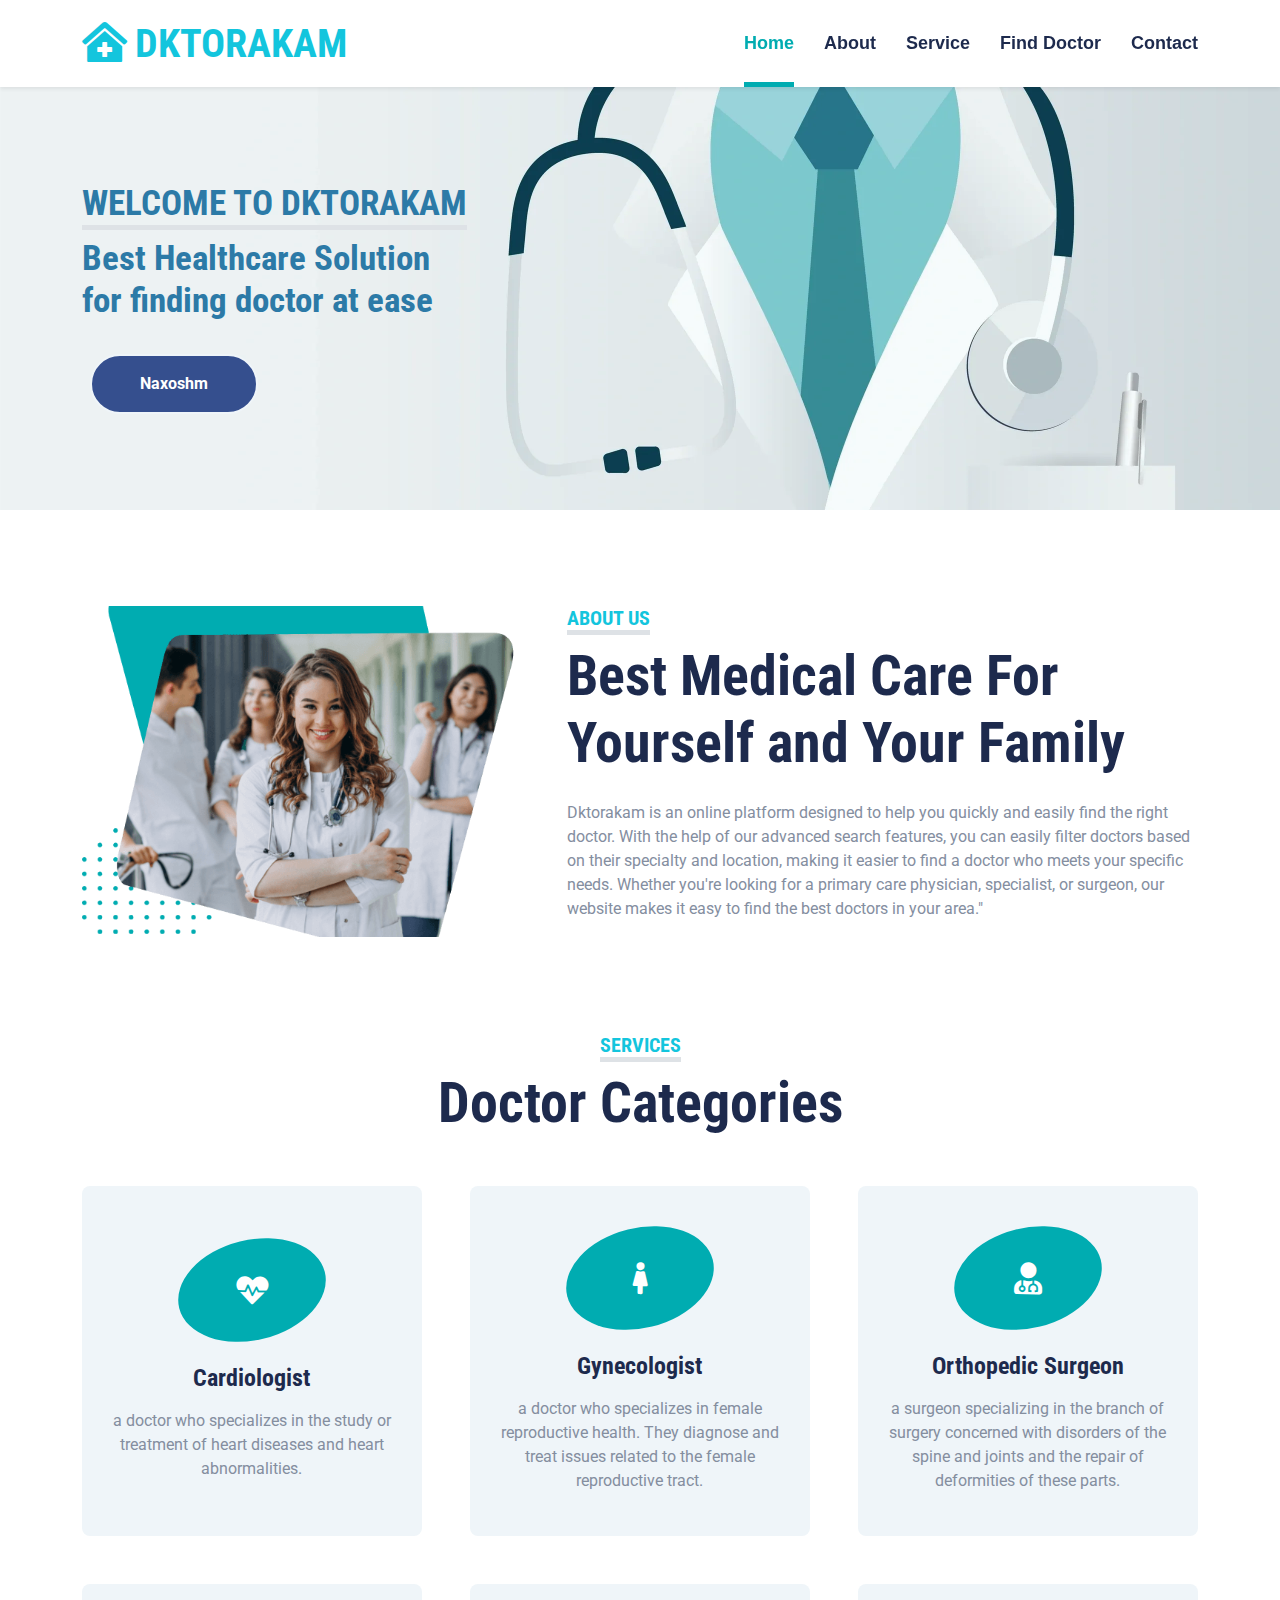
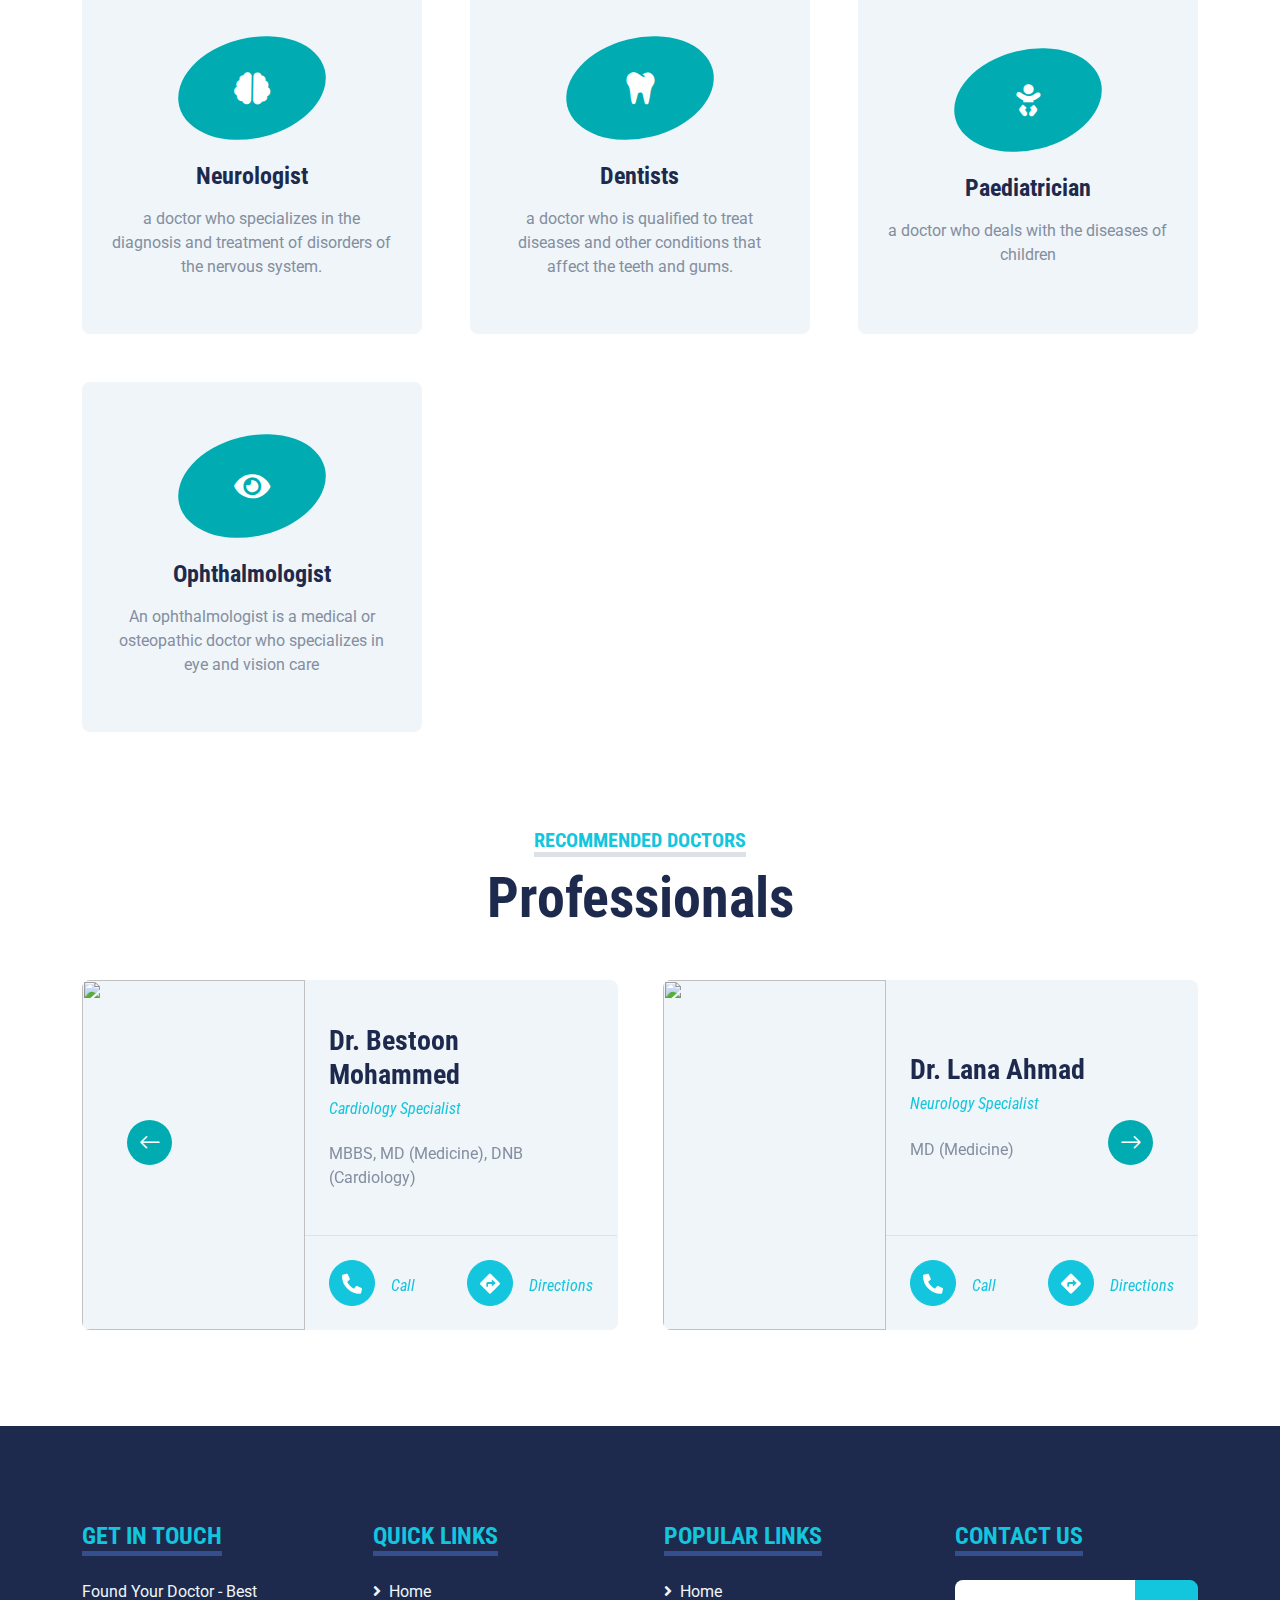
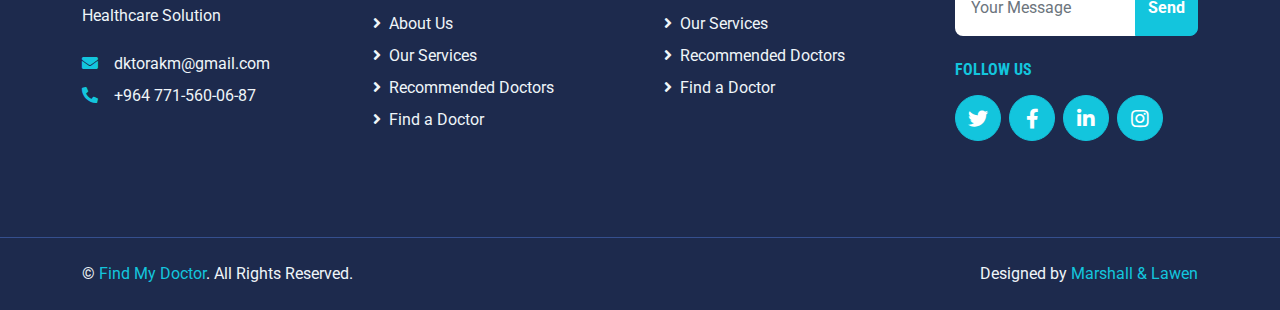
==== index.html @ 67a4ed41 "updated the design" ====
<!DOCTYPE html>
<html lang="en">
  <head>
    <meta charset="utf-8" />
    <title>Dktorakam</title>
    <meta content="width=device-width, initial-scale=1.0" name="viewport" />

    <!-- Favicon -->
    <link href="img/favicon.ico" rel="icon" />

    <!-- Google Web Fonts -->
    <link rel="preconnect" href="https://fonts.gstatic.com" />
    <link
      href="https://fonts.googleapis.com/css2?family=Roboto+Condensed:wght@400;700&family=Roboto:wght@400;700&display=swap"
      rel="stylesheet"
    />

    <!-- Icon Font Stylesheet -->
    <link
      href="https://cdnjs.cloudflare.com/ajax/libs/font-awesome/5.15.0/css/all.min.css"
      rel="stylesheet"
    />
    <link
      href="https://cdn.jsdelivr.net/npm/bootstrap-icons@1.4.1/font/bootstrap-icons.css"
      rel="stylesheet"
    />

    <!-- Libraries Stylesheet -->
    <link href="lib/owlcarousel/assets/owl.carousel.min.css" rel="stylesheet" />
    <link
      href="lib/tempusdominus/css/tempusdominus-bootstrap-4.min.css"
      rel="stylesheet"
    />

    <!-- Customized Bootstrap Stylesheet -->
    <link href="css/bootstrap.min.css" rel="stylesheet" />

    <!--  Stylesheet -->
    <link href="css/style.css" rel="stylesheet" />
  </head>

  <body>
    <!-- Navbar Start -->
    <div class="container-fluid sticky-top bg-white shadow-sm">
      <div class="container">
        <nav class="navbar navbar-expand-lg bg-white navbar-light py-3 py-lg-0">
          <a href="index.html" class="navbar-brand">
            <h1 class="m-0 text-uppercase text-primary">
              <i class="fa fa-clinic-medical me-2"></i>Dktorakam
            </h1>
          </a>
          <button
            class="navbar-toggler"
            type="button"
            data-bs-toggle="collapse"
            data-bs-target="#navbarCollapse"
          >
            <span class="navbar-toggler-icon"></span>
          </button>
          <div class="collapse navbar-collapse" id="navbarCollapse">
            <div class="navbar-nav ms-auto py-0">
              <a href="index.html" class="nav-item nav-link active">Home</a>
              <a href="index.html#about" class="nav-item nav-link">About</a>
              <a href="index.html#service" class="nav-item nav-link">Service</a>
              <a href="search.html" class="nav-item nav-link">Find Doctor</a>
              <a href="#footer" class="nav-item nav-link">Contact</a>
            </div>
          </div>
        </nav>
      </div>
    </div>
    <!-- Navbar End -->

    <!-- Hero Start -->
    <div class="container-fluid py-5 mb-5 hero-header">
      <div class="container py-5">
        <div class="row justify-content-start">
          <div class="col-lg-8 text-center text-lg-start">
            <h4
              class="d-inline-block display-6 text-uppercase border-bottom border-5 hero-text"
            >
              Welcome To Dktorakam
            </h4>
            <h1 class="display-1 mb-md-4 hero-text">
              Best Healthcare Solution <br /> for finding doctor at ease
            </h1>
            <div class="pt-2">
              <a
                href="search.html"
                class="btn btn-secondary rounded-pill py-md-3 px-md-5 mx-2 border-2 border-light px-5 py-3"
                >Naxoshm</a
              >
              <!-- <a href="" class="btn btn-outline-light rounded-pill py-md-3 px-md-5 mx-2">Appointment</a> -->
            </div>
          </div>
        </div>
      </div>
    </div>
    <!-- Hero End -->

    <!-- About Start -->
    <div class="container-fluid py-5" id="about">
      <div class="container">
        <div class="row gx-5">
          <div class="col-lg-5 mb-5 mb-lg-0">
            <div class="position-relative h-100">
              <img
                class="position-absolute w-100 h-100 rounded"
                src="img/hero-banner.png"
                style="object-fit: cover"
              />
            </div>
          </div>
          <div class="col-lg-7">
            <div class="mb-4">
              <h5
                class="d-inline-block text-primary text-uppercase border-bottom border-5"
              >
                About Us
              </h5>
              <h1 class="display-4">
                Best Medical Care For Yourself and Your Family
              </h1>
            </div>
            <p>
              Dktorakam is an online platform designed to help you quickly and
              easily find the right doctor. With the help of our advanced search
              features, you can easily filter doctors based on their specialty
              and location, making it easier to find a doctor who meets your
              specific needs. Whether you're looking for a primary care
              physician, specialist, or surgeon, our website makes it easy to
              find the best doctors in your area."
            </p>
          </div>
        </div>
      </div>
    </div>
    <!-- About End -->

    <!-- Services Start -->
    <div class="container-fluid py-5" id="service">
      <div class="container">
        <div class="text-center mx-auto mb-5" style="max-width: 500px">
          <h5
            class="d-inline-block text-primary text-uppercase border-bottom border-5"
          >
            Services
          </h5>
          <h1 class="display-4">Doctor Categories</h1>
        </div>
        <div class="row g-5">
          <div class="col-lg-4 col-md-6">
            <div
              class="service-item bg-light rounded d-flex flex-column align-items-center justify-content-center text-center"
            >
              <div class="service-icon mb-4 text-white fa-2x">
                <i class="fas fa-heartbeat"></i>
              </div>
              <h4 class="mb-3">Cardiologist</h4>
              <p class="m-0">
                a doctor who specializes in the study or treatment of heart
                diseases and heart abnormalities.
              </p>
              <a class="btn btn-lg btn-primary rounded-pill" href="search.html">
                <i class="bi bi-arrow-right"></i>
              </a>
            </div>
          </div>
          <div class="col-lg-4 col-md-6">
            <div
              class="service-item bg-light rounded d-flex flex-column align-items-center justify-content-center text-center"
            >
              <div class="service-icon mb-4 text-white fa-2x">
                <i class="fas fa-female"></i>
              </div>
              <h4 class="mb-3">Gynecologist</h4>
              <p class="m-0">
                a doctor who specializes in female reproductive health. They
                diagnose and treat issues related to the female reproductive
                tract.
              </p>
              <a class="btn btn-lg btn-primary rounded-pill" href="search.html">
                <i class="bi bi-arrow-right"></i>
              </a>
            </div>
          </div>
          <div class="col-lg-4 col-md-6">
            <div
              class="service-item bg-light rounded d-flex flex-column align-items-center justify-content-center text-center"
            >
              <div class="service-icon mb-4 text-white fa-2x">
                <i class="fas fa-user-md"></i>
              </div>
              <h4 class="mb-3">Orthopedic Surgeon</h4>
              <p class="m-0">
                a surgeon specializing in the branch of surgery concerned with
                disorders of the spine and joints and the repair of deformities
                of these parts.
              </p>
              <a class="btn btn-lg btn-primary rounded-pill" href="search.html">
                <i class="bi bi-arrow-right"></i>
              </a>
            </div>
          </div>
          <div class="col-lg-4 col-md-6">
            <div
              class="service-item bg-light rounded d-flex flex-column align-items-center justify-content-center text-center"
            >
              <div class="service-icon mb-4 text-white fa-2x">
                <i class="fas fa-brain"></i>
              </div>
              <h4 class="mb-3">Neurologist</h4>
              <p class="m-0">
                a doctor who specializes in the diagnosis and treatment of
                disorders of the nervous system.
              </p>
              <a class="btn btn-lg btn-primary rounded-pill" href="search.html">
                <i class="bi bi-arrow-right"></i>
              </a>
            </div>
          </div>
          <div class="col-lg-4 col-md-6">
            <div
              class="service-item bg-light rounded d-flex flex-column align-items-center justify-content-center text-center"
            >
              <div class="service-icon mb-4 text-white fa-2x">
                <i class="fas fa-tooth"></i>
              </div>
              <h4 class="mb-3">Dentists</h4>
              <p class="m-0">
                a doctor who is qualified to treat diseases and other conditions
                that affect the teeth and gums.
              </p>
              <a class="btn btn-lg btn-primary rounded-pill" href="search.html">
                <i class="bi bi-arrow-right"></i>
              </a>
            </div>
          </div>
          <div class="col-lg-4 col-md-6">
            <div
              class="service-item bg-light rounded d-flex flex-column align-items-center justify-content-center text-center"
            >
              <div class="service-icon mb-4 text-white fa-2x">
                <i class="fas fa-baby"></i>
              </div>
              <h4 class="mb-3">Paediatrician</h4>
              <p class="m-0">
                a doctor who deals with the diseases of children
              </p>
              <a class="btn btn-lg btn-primary rounded-pill" href="search.html">
                <i class="bi bi-arrow-right"></i>
              </a>
            </div>
          </div>

          <div class="col-lg-4 col-md-6">
            <div
              class="service-item bg-light rounded d-flex flex-column align-items-center justify-content-center text-center"
            >
              <div class="service-icon mb-4 text-white fa-2x">
                <i class="fas fa-eye"></i>
              </div>
              <h4 class="mb-3">Ophthalmologist</h4>
              <p class="m-0">
                An ophthalmologist is a medical or osteopathic doctor who
                specializes in eye and vision care
              </p>
              <a class="btn btn-lg btn-primary rounded-pill" href="search.html">
                <i class="bi bi-arrow-right"></i>
              </a>
            </div>
          </div>
        </div>
      </div>
    </div>
    <!-- Services End -->
    <!-- RECOMMENDED DOCTORS Start -->
    <div class="container-fluid py-5" id="recommended">
      <div class="container">
        <div class="text-center mx-auto mb-5" style="max-width: 500px">
          <h5
            class="d-inline-block text-primary text-uppercase border-bottom border-5"
          >
            Recommended Doctors
          </h5>
          <h1 class="display-4">Professionals</h1>
        </div>
        <div class="owl-carousel team-carousel position-relative">
          <div class="team-item">
            <div class="row g-0 bg-light rounded overflow-hidden">
              <div class="col-12 col-sm-5 h-100">
                <img
                  class="img-fluid h-100"
                  src="https://img.freepik.com/free-photo/hospital-healthcare-workers-covid-19-treatment-concept-young-doctor-scrubs-making-daily-errands-clinic-listening-patient-symptoms-look-camera-professional-physician-curing-diseases_1258-57233.jpg?w=1060&t=st=1687513671~exp=1687514271~hmac=8952f3150563ff6d0dd1baab8a516d89f033255d98618fe09b9eea92501141dc"
                  style="object-fit: cover"
                />
              </div>
              <div class="col-12 col-sm-7 h-100 d-flex flex-column">
                <div class="mt-auto p-4">
                  <h3>Dr. Bestoon Mohammed</h3>
                  <h6 class="fw-normal fst-italic text-primary mb-4">
                    Cardiology Specialist
                  </h6>
                  <p class="m-0">MBBS, MD (Medicine), DNB (Cardiology)</p>
                </div>
                <div
                  class="d-flex mt-auto border-top p-4 justify-content-between"
                >
                  <div class="d-flex align-items-baseline">
                    <a
                      class="btn btn-lg btn-primary btn-lg-square rounded-circle me-3 doctor-phone"
                      href="tel:07612647764"
                      ><i class="fas fa-phone-alt"></i
                    ></a>
                    <h6 class="fw-normal fst-italic text-primary mb-0">Call</h6>
                  </div>
                  <div class="d-flex align-items-baseline">
                    <a
                      class="btn btn-lg btn-primary btn-lg-square rounded-circle me-3 doctor-directions"
                      target="_blank"
                      href="https://www.google.com/maps/dir//36,+Dr.+Pushpraj+Patel,+Stadium+Market,+Shop+No.+35,+Patel+Heart+Clinic,+opp,+Hotel+Satya+Ashoka+Rd,+Wright+Town,+Jabalpur,+Madhya+Pradesh+482002,+India/@23.1654458,79.926045,17.75z/data=!4m8!4m7!1m0!1m5!1m1!1s0x3981af1a81e27ff9:0x7f981601ce40615d!2m2!1d79.9272564!2d23.1652469?hl=en-US"
                      ><i class="fas fa-directions"></i
                    ></a>
                    <h6 class="fw-normal fst-italic text-primary mb-0">
                      Directions
                    </h6>
                  </div>
                </div>
              </div>
            </div>
          </div>
          <div class="team-item">
            <div class="row g-0 bg-light rounded overflow-hidden">
              <div class="col-12 col-sm-5 h-100">
                <img
                  class="img-fluid h-100"
                  src="https://img.freepik.com/free-photo/pleased-young-female-doctor-wearing-medical-robe-stethoscope-around-neck-standing-with-closed-posture_409827-254.jpg?w=1060&t=st=1687512485~exp=1687513085~hmac=150dd3f757fead5aa54ce4cc200c1b8430fc630a20ddae4d82266e0da369ee6e"
                  style="object-fit: cover"
                />
              </div>
              <div class="col-12 col-sm-7 h-100 d-flex flex-column">
                <div class="mt-auto p-4">
                  <h3>Dr. Lana Ahmad</h3>
                  <h6 class="fw-normal fst-italic text-primary mb-4">
                    Neurology Specialist
                  </h6>
                  <p class="m-0">MD (Medicine)</p>
                </div>
                <div
                  class="d-flex mt-auto border-top p-4 justify-content-between"
                >
                  <div class="d-flex align-items-baseline">
                    <a
                      class="btn btn-lg btn-primary btn-lg-square rounded-circle me-3 doctor-phone"
                      href="tel:07614070060"
                      ><i class="fas fa-phone-alt"></i
                    ></a>
                    <h6 class="fw-normal fst-italic text-primary mb-0">Call</h6>
                  </div>
                  <div class="d-flex align-items-baseline">
                    <a
                      class="btn btn-lg btn-primary btn-lg-square rounded-circle me-3 doctor-directions"
                      target="_blank"
                      href="https://www.google.com/maps/dir//Dr.+Rajesh+Patel+(Neurologist,+Neurophysician),+7%2F7,+Civic+Center,+Opp.+SBI+Marhatal,+JDA+Office+Near+Samdariya+Mall,+Madhya+Pradesh+482002/@23.1690031,79.8989305,13z/data=!4m8!4m7!1m0!1m5!1m1!1s0x3981af234f42a7b9:0x148ed69dd0fccd3f!2m2!1d79.9339501!2d23.169007"
                      ><i class="fas fa-directions"></i
                    ></a>
                    <h6 class="fw-normal fst-italic text-primary mb-0">
                      Directions
                    </h6>
                  </div>
                </div>
              </div>
            </div>
          </div>
          <div class="team-item">
            <div class="row g-0 bg-light rounded overflow-hidden">
              <div class="col-12 col-sm-5 h-100">
                <img
                  class="img-fluid h-100"
                  src="https://img.freepik.com/free-photo/woman-doctor-wearing-lab-coat-with-stethoscope-isolated_1303-29791.jpg?w=996&t=st=1687512888~exp=1687513488~hmac=d32d0431d27f43ec68f2e888c44dcc6e4c2547bebb0e56cc38a0ff4a21d2ef47"
                  style="object-fit: cover"
                />
              </div>
              <div class="col-12 col-sm-7 h-100 d-flex flex-column">
                <div class="mt-auto p-4">
                  <h3>Dr. Hanna Kamal</h3>
                  <h6 class="fw-normal fst-italic text-primary mb-4">
                    Orthopedic Specialist
                  </h6>
                  <p class="m-0">MBBS, MS</p>
                </div>
                <div
                  class="d-flex mt-auto border-top p-4 justify-content-between"
                >
                  <div class="d-flex align-items-baseline">
                    <a
                      class="btn btn-lg btn-primary btn-lg-square rounded-circle me-3 doctor-phone"
                      href="tel:9425070713"
                      ><i class="fas fa-phone-alt"></i
                    ></a>
                    <h6 class="fw-normal fst-italic text-primary mb-0">Call</h6>
                  </div>
                  <div class="d-flex align-items-baseline">
                    <a
                      class="btn btn-lg btn-primary btn-lg-square rounded-circle me-3 doctor-directions"
                      target="_blank"
                      href="https://www.google.com/maps/dir//Dr.+Pandey+K.K./@23.1608581,79.8678838,13z/data=!4m8!4m7!1m0!1m5!1m1!1s0x3981b11a2de0949d:0x6080a84d29aa90b0!2m2!1d79.8737875!2d23.1564532"
                      ><i class="fas fa-directions"></i
                    ></a>
                    <h6 class="fw-normal fst-italic text-primary mb-0">
                      Directions
                    </h6>
                  </div>
                </div>
              </div>
            </div>
          </div>
        </div>
      </div>
    </div>
    <!-- RECOMMENDED DOCTORS End -->

    <!-- Footer Start -->
    <div class="container-fluid bg-dark text-light mt-5 py-5" id="footer">
      <div class="container py-5">
          <div class="row g-5">
              <div class="col-lg-3 col-md-6">
                  <h4 class="d-inline-block text-primary text-uppercase border-bottom border-5 border-secondary mb-4">
                      Get In Touch</h4>
                  <p class="mb-4">Found Your Doctor - Best Healthcare Solution </p>
                  <!-- <p class="mb-2"><i class="fa fa-map-marker-alt text-primary me-3"></i>123 Street, New York, USA</p> -->
                  <p class="mb-2"><i class="fa fa-envelope text-primary me-3"></i>dktorakm@gmail.com</p>
                  <p class="mb-0"><i class="fa fa-phone-alt text-primary me-3"></i>+964 771-560-06-87</p>
              </div>
              <div class="col-lg-3 col-md-6">
                  <h4 class="d-inline-block text-primary text-uppercase border-bottom border-5 border-secondary mb-4">
                      Quick Links</h4>
                  <div class="d-flex flex-column justify-content-start">
                      <a class="text-light mb-2" href="index.html"><i class="fa fa-angle-right me-2"></i>Home</a>
                      <a class="text-light mb-2" href="index.html#about"><i class="fa fa-angle-right me-2"></i>About Us</a>
                      <a class="text-light mb-2" href="index.html#service"><i class="fa fa-angle-right me-2"></i>Our Services</a>
                      <a class="text-light mb-2" href="index.html#recommended"><i class="fa fa-angle-right me-2"></i>Recommended
                          Doctors</a>
                      <a class="text-light mb-2" href="search.html"><i class="fa fa-angle-right me-2"></i>Find a Doctor</a>

                  </div>
              </div>
              <div class="col-lg-3 col-md-6">
                  <h4 class="d-inline-block text-primary text-uppercase border-bottom border-5 border-secondary mb-4">
                      Popular Links</h4>
                  <div class="d-flex flex-column justify-content-start">
                      <a class="text-light mb-2" href="index.html"><i class="fa fa-angle-right me-2"></i>Home</a>
                      <a class="text-light mb-2" href="index.html#service"><i class="fa fa-angle-right me-2"></i>Our Services</a>
                      <a class="text-light mb-2" href="index.html#recommended"><i class="fa fa-angle-right me-2"></i>Recommended
                          Doctors</a>
                      <a class="text-light mb-2" href="search.html"><i class="fa fa-angle-right me-2"></i>Find a Doctor</a>


                  </div>
              </div>
              <div class="col-lg-3 col-md-6">
                  <h4 class="d-inline-block text-primary text-uppercase border-bottom border-5 border-secondary mb-4">
                      Contact Us</h4>
                  <form action="">
                      <div class="input-group">
                          <input type="text" class="form-control p-3 border-0" placeholder="Your Message">

                          <button class="btn btn-primary">Send</button>
                      </div>
                  </form>
                  <h6 class="text-primary text-uppercase mt-4 mb-3">Follow Us</h6>
                  <div class="d-flex">
                      <a class="btn btn-lg btn-primary btn-lg-square rounded-circle me-2" href="#"><i
                              class="fab fa-twitter"></i></a>
                      <a class="btn btn-lg btn-primary btn-lg-square rounded-circle me-2" href="#"><i
                              class="fab fa-facebook-f"></i></a>
                      <a class="btn btn-lg btn-primary btn-lg-square rounded-circle me-2" href="#"><i
                              class="fab fa-linkedin-in"></i></a>
                      <a class="btn btn-lg btn-primary btn-lg-square rounded-circle" href="#"><i
                              class="fab fa-instagram"></i></a>
                  </div>
              </div>
          </div>
      </div>
  </div>
  <div class="container-fluid bg-dark text-light border-top border-secondary py-4">
      <div class="container">
          <div class="row g-5">
              <div class="col-md-6 text-center text-md-start">
                  <p class="mb-md-0">&copy; <a class="text-primary" href="#">Find My Doctor</a>. All Rights
                      Reserved.</p>
              </div>
              <div class="col-md-6 text-center text-md-end">
                  <p class="mb-0">Designed by <a class="text-primary" href="https://htmlcodex.com">Marshall & Lawen</a></p>
              </div>
          </div>
      </div>
  </div>
  <!-- Footer End -->


  <!-- Back to Top -->
  <a href="#" class="btn btn-lg btn-primary btn-lg-square back-to-top"><i class="bi bi-arrow-up"></i></a>


  <!-- JavaScript Libraries -->
  <script src="https://code.jquery.com/jquery-3.4.1.min.js"></script>
  <script src="https://cdn.jsdelivr.net/npm/bootstrap@5.0.0/dist/js/bootstrap.bundle.min.js"></script>
  <script src="lib/easing/easing.min.js"></script>
  <script src="lib/waypoints/waypoints.min.js"></script>
  <script src="lib/owlcarousel/owl.carousel.min.js"></script>
  <script src="lib/tempusdominus/js/moment.min.js"></script>
  <script src="lib/tempusdominus/js/moment-timezone.min.js"></script>
  <script src="lib/tempusdominus/js/tempusdominus-bootstrap-4.min.js"></script>

  <!-- Template Javascript -->
  <script src="js/main.js"></script>
</body>
  </body>
</html>
---- css/style.css ----
/********** Template CSS **********/
:root {
  --primary: #00acb1;
  --secondary: #2c7aa7;
  --light: #eff5f9;
  --dark: #1d2a4d;
}

.hide {
  display: none;
}
.visible {
  display: block !important;
}

.btn {
  font-weight: 700;
  transition: 0.5s;
}

.btn:hover {
  -webkit-box-shadow: 0 8px 6px -6px #555555;
  -moz-box-shadow: 0 8px 6px -6px #555555;
  box-shadow: 0 8px 6px -6px #555555;
}

.btn-primary {
  color: #ffffff;
}

.btn-square {
  width: 36px;
  height: 36px;
}

.btn-sm-square {
  width: 28px;
  height: 28px;
}

.btn-lg-square {
  width: 46px;
  height: 46px;
}

.btn-square,
.btn-sm-square,
.btn-lg-square {
  padding-left: 0;
  padding-right: 0;
  text-align: center;
}

.back-to-top {
  position: fixed;
  display: none;
  right: 30px;
  bottom: 0;
  border-radius: 50% 50% 0 0;
  z-index: 99;
}

.navbar-light .navbar-nav .nav-link {
  font-family: "Jost", sans-serif;
  position: relative;
  margin-left: 30px;
  padding: 30px 0;
  font-size: 18px;
  font-weight: 700;
  color: var(--dark);
  outline: none;
  transition: 0.5s;
}

.navbar-light .navbar-nav .nav-link:hover,
.navbar-light .navbar-nav .nav-link.active {
  color: var(--primary);
}

@media (min-width: 992px) {
  .navbar-light .navbar-nav .nav-link::before {
    position: absolute;
    content: "";
    width: 0;
    height: 5px;
    bottom: 0;
    left: 50%;
    background: var(--primary);
    transition: 0.5s;
  }

  .navbar-light .navbar-nav .nav-link:hover::before,
  .navbar-light .navbar-nav .nav-link.active::before {
    width: 100%;
    left: 0;
  }
}

@media (max-width: 991.98px) {
  .navbar-light .navbar-nav .nav-link {
    margin-left: 0;
    padding: 10px 0;
  }
  .hero-text {
    padding: 1em 0;
    color: var(--secondary) !important;
    text-shadow: 0.04em 0.04em var(--primary) !important;
  }
}

.hero-header {
  background-color: rgba(211, 234, 238, 0.2); /*primary color */
  background-image: url(../img/Doctor-BG.webp);
  background-size: cover;
  background-repeat: no-repeat;
  background-position: top center;
  background-blend-mode: multiply;
}
.hero-text {
  color: var(--secondary);
  font-size: 35px;
}

.service-item {
  position: relative;
  height: 350px;
  padding: 0 30px;
  transition: 0.5s;
}

.service-item .service-icon {
  width: 150px;
  height: 100px;
  display: flex;
  align-items: center;
  justify-content: center;
  background: var(--primary);
  border-radius: 50%;
  transform: rotate(-14deg);
}

.service-item .service-icon i {
  transform: rotate(15deg);
}

.service-item a.btn {
  position: absolute;
  width: 60px;
  bottom: -48px;
  left: 50%;
  margin-left: -30px;
  opacity: 0;
}

.service-item:hover a.btn {
  bottom: -24px;
  opacity: 1;
}

.price-carousel::after {
  position: absolute;
  content: "";
  width: 100%;
  height: 50%;
  bottom: 0;
  left: 0;
  background: var(--primary);
  border-radius: 8px 8px 50% 50%;
  z-index: -1;
}

.price-carousel .owl-nav {
  margin-top: 35px;
  width: 100%;
  text-align: center;
  display: flex;
  justify-content: center;
}

.price-carousel .owl-nav .owl-prev,
.price-carousel .owl-nav .owl-next {
  position: relative;
  margin: 0 5px;
  width: 45px;
  height: 45px;
  display: flex;
  align-items: center;
  justify-content: center;
  color: var(--primary);
  background: #ffffff;
  font-size: 22px;
  border-radius: 45px;
  transition: 0.5s;
}

.price-carousel .owl-nav .owl-prev:hover,
.price-carousel .owl-nav .owl-next:hover {
  color: var(--dark);
}

@media (min-width: 576px) {
  .team-item .row {
    height: 350px;
  }
}

.team-carousel .owl-nav {
  position: absolute;
  padding: 0 45px;
  width: 100%;
  height: 45px;
  top: 40%;
  left: 0;
  display: flex;
  justify-content: space-between;
}

.team-carousel .owl-nav .owl-prev,
.team-carousel .owl-nav .owl-next {
  position: relative;
  width: 45px;
  height: 45px;
  display: flex;
  align-items: center;
  justify-content: center;
  color: #ffffff;
  background: var(--primary);
  border-radius: 45px;
  font-size: 22px;
  transition: 0.5s;
}

.team-carousel .owl-nav .owl-prev:hover,
.team-carousel .owl-nav .owl-next:hover {
  background: var(--dark);
}

.testimonial-carousel .owl-dots {
  margin-top: 15px;
  display: flex;
  align-items: center;
  justify-content: center;
}

.testimonial-carousel .owl-dot {
  position: relative;
  display: inline-block;
  margin: 0 5px;
  width: 20px;
  height: 20px;
  background: var(--light);
  border: 2px solid var(--primary);
  border-radius: 20px;
  transition: 0.5s;
}

.testimonial-carousel .owl-dot.active {
  width: 40px;
  height: 40px;
  background: var(--primary);
}

.testimonial-carousel .owl-item img {
  width: 150px;
  height: 150px;
}
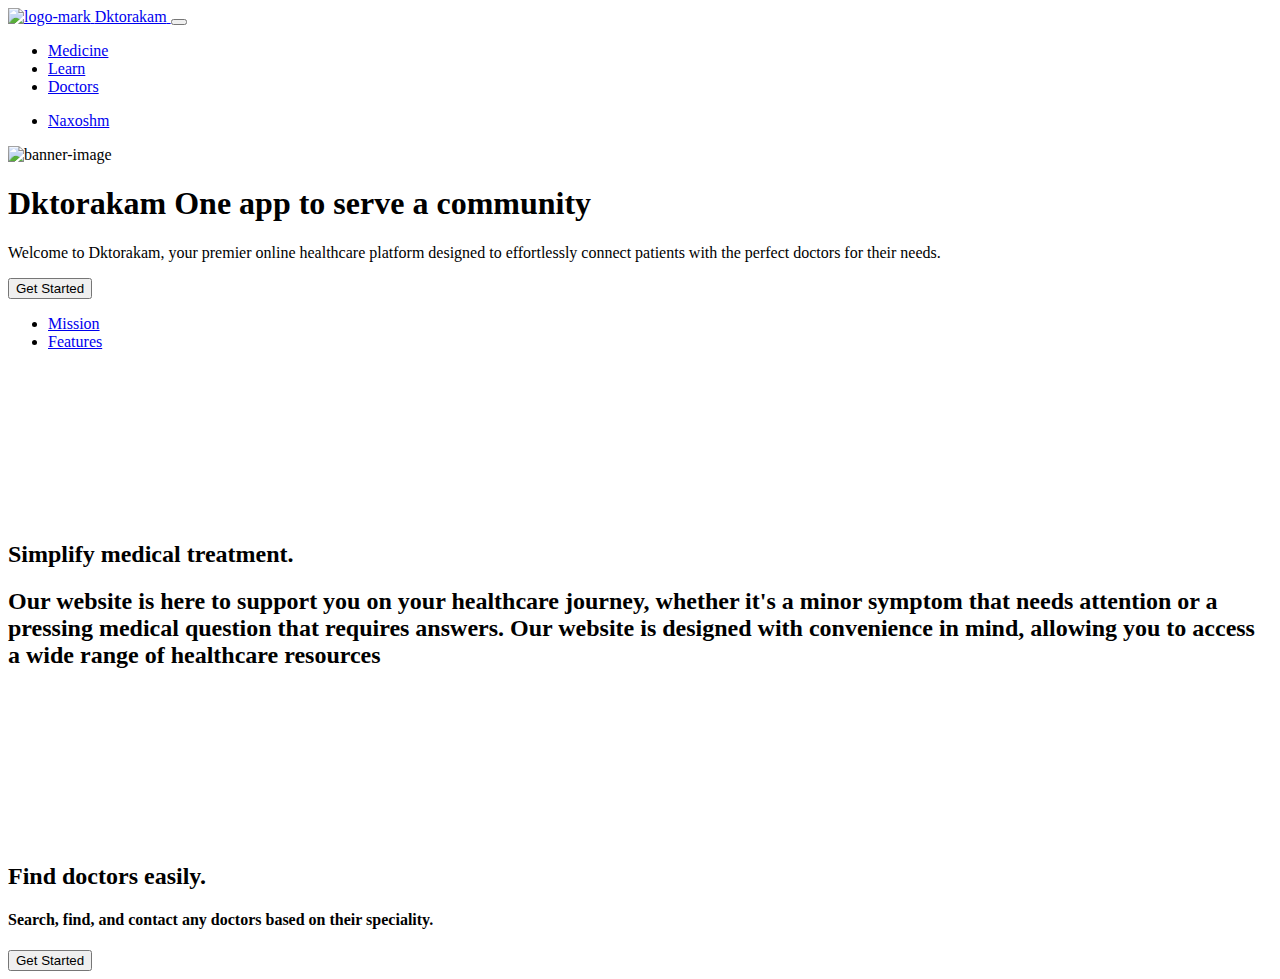
==== commit e9096ade: "Nav Updated" ====
--- a/index.html
+++ b/index.html
@@ -1,520 +1,325 @@
 <!DOCTYPE html>
 <html lang="en">
   <head>
-    <meta charset="utf-8" />
-    <title>Dktorakam</title>
-    <meta content="width=device-width, initial-scale=1.0" name="viewport" />
-
-    <!-- Favicon -->
-    <link href="img/favicon.ico" rel="icon" />
-
-    <!-- Google Web Fonts -->
-    <link rel="preconnect" href="https://fonts.gstatic.com" />
-    <link
-      href="https://fonts.googleapis.com/css2?family=Roboto+Condensed:wght@400;700&family=Roboto:wght@400;700&display=swap"
+    <meta charset="UTF-8" />
+    <meta
+      name="viewport"
+      content="width=device-width, initial-scale=1, shrink-to-fit=no"
+    />
+    <!-- Site Meta Data -->
+    <meta name="author" content="Click Down" />
+    <meta name="description" content="Click Down" />
+    <meta name="keywords" content="Click Down" />
+    <!-- Site Title -->
+    <title>Dktorakam | One app to serve a community</title>
+    <!-- Favicon Link -->
+    <link
+      rel="icon"
+      type="image/png"
+      sizes="512x512"
+      href="./assets/images/favicon/android-chrome-512x512.png"
+    />
+    <link
+      rel="icon"
+      type="image/png"
+      sizes="192x192"
+      href="./assets/images/favicon/android-chrome-192x192.png"
+    />
+    <link
+      rel="apple-touch-icon"
+      sizes="180x180"
+      href="./assets/images/favicon/apple-touch-icon.png"
+    />
+    <link
+      rel="icon"
+      type="image/png"
+      sizes="32x32"
+      href="./assets/images/favicon/favicon-32x32.png"
+    />
+    <link
+      rel="icon"
+      type="image/png"
+      sizes="16x16"
+      href="./assets/images/favicon/favicon-16x16.png"
+    />
+    <link
+      rel="icon"
+      type="image/x-icon"
+      href="./assets/images/favicon/favicon.ico"
+    />
+    <!-- All CSS -->
+    <link
       rel="stylesheet"
-    />
-
-    <!-- Icon Font Stylesheet -->
-    <link
-      href="https://cdnjs.cloudflare.com/ajax/libs/font-awesome/5.15.0/css/all.min.css"
+      href="./assets/plugins/bootstrap/css/bootstrap.min.css"
+    />
+    <link rel="stylesheet" href="./assets/plugins/slick-slider/css/slick.css" />
+    <link
       rel="stylesheet"
-    />
-    <link
-      href="https://cdn.jsdelivr.net/npm/bootstrap-icons@1.4.1/font/bootstrap-icons.css"
-      rel="stylesheet"
-    />
-
-    <!-- Libraries Stylesheet -->
-    <link href="lib/owlcarousel/assets/owl.carousel.min.css" rel="stylesheet" />
-    <link
-      href="lib/tempusdominus/css/tempusdominus-bootstrap-4.min.css"
-      rel="stylesheet"
-    />
-
-    <!-- Customized Bootstrap Stylesheet -->
-    <link href="css/bootstrap.min.css" rel="stylesheet" />
-
-    <!--  Stylesheet -->
-    <link href="css/style.css" rel="stylesheet" />
+      href="./assets/plugins/venobox/css/venobox.min.css"
+    />
+    <link rel="stylesheet" href="./assets/css/style.css" />
   </head>
-
   <body>
-    <!-- Navbar Start -->
-    <div class="container-fluid sticky-top bg-white shadow-sm">
-      <div class="container">
-        <nav class="navbar navbar-expand-lg bg-white navbar-light py-3 py-lg-0">
-          <a href="index.html" class="navbar-brand">
-            <h1 class="m-0 text-uppercase text-primary">
-              <i class="fa fa-clinic-medical me-2"></i>Dktorakam
-            </h1>
-          </a>
-          <button
-            class="navbar-toggler"
-            type="button"
-            data-bs-toggle="collapse"
-            data-bs-target="#navbarCollapse"
-          >
-            <span class="navbar-toggler-icon"></span>
-          </button>
-          <div class="collapse navbar-collapse" id="navbarCollapse">
-            <div class="navbar-nav ms-auto py-0">
-              <a href="index.html" class="nav-item nav-link active">Home</a>
-              <a href="index.html#about" class="nav-item nav-link">About</a>
-              <a href="index.html#service" class="nav-item nav-link">Service</a>
-              <a href="search.html" class="nav-item nav-link">Find Doctor</a>
-              <a href="#footer" class="nav-item nav-link">Contact</a>
+    <!-- Header & Banner Wrapper Section -->
+    <div class="banner-wrapper position-relative overflow-hidden">
+      <!-- Header Section -->
+      <header class="header">
+        <nav class="navbar navbar-expand-lg py-0">
+          <div class="container">
+            <a class="navbar-brand d-flex align-items-center" href="./">
+              <img
+                src="./assets/images/logo/logo-mark.svg"
+                alt="logo-mark"
+                class="navbar-brand__logo w-100"
+              />
+              <span class="navbar-brand__text d-inline-block">Dktorakam</span>
+            </a>
+            <button
+              class="navbar-toggler"
+              type="button"
+              data-toggle="collapse"
+              data-target="#navbarSupportedContent"
+              aria-controls="navbarSupportedContent"
+              aria-expanded="false"
+              aria-label="Toggle navigation"
+            >
+              <i data-feather="menu"></i>
+            </button>
+
+            <div class="collapse navbar-collapse" id="navbarSupportedContent">
+              <ul class="navbar-nav text-center ml-auto">
+                <li class="nav-item">
+                  <a class="nav-link" href="javascript:void(0)">
+                    Medicine
+                    <!-- <span class="dropdown-toggle__icon d-inline-block">
+										<i data-feather='chevron-down'></i>
+									</span> -->
+                  </a>
+                  <!-- <div class="dropdown-menu mt-0" aria-labelledby="navbarDropdown">
+									<a class="dropdown-item" href="#">Action</a>
+									<a class="dropdown-item" href="#">Another action</a>
+								</div> -->
+                </li>
+                <li class="nav-item">
+                  <a class="nav-link" href="javascript:void(0)"> Learn </a>
+                </li>
+                <li class="nav-item">
+                  <a class="nav-link" href="search.html">Doctors</a>
+                </li>
+
+              </ul>
+              <ul class="nav navbar-btn-nav">
+                <li class="nav-item">
+                  <a
+                    href="javascript:void(0)"
+                    class="nav-btn nav-btn--signup"
+                    data-toggle="modal"
+                    data-target="#signUpModal"
+                    >Naxoshm</a
+                  >
+                </li>
+              </ul>
             </div>
           </div>
         </nav>
-      </div>
+      </header>
+      <!-- Off Canvas Menu Toggler -->
+      <div
+        class="offCanvasMenuCloser position-fixed"
+        data-toggle="collapse"
+        data-target="#navbarSupportedContent"
+        role="button"
+        aria-controls="navbarSupportedContent"
+        aria-expanded="false"
+        aria-label="Toggle navigation"
+      ></div>
+
+      <!-- Banner Section -->
+      <section class="banner">
+        <div class="container">
+          <div class="row flex-lg-row-reverse">
+            <div class="col-lg-7">
+              <div class="banner__image-wrapper">
+                <img
+                  src="./assets/images/banner/banner-image.png"
+                  alt="banner-image"
+                  class="banner__image w-100"
+                />
+              </div>
+            </div>
+            <div class="col-lg-5">
+              <h1 class="banner__title">
+                <span class="d-lg-block">Dktorakam </span>
+                One app to serve a community
+              </h1>
+              <p class="banner__text">
+            Welcome to Dktorakam, your premier online healthcare platform designed to effortlessly connect patients with the perfect doctors for their needs.
+              </p>
+
+              <div class="banner__btn-wrapper">
+                <button
+                  class="primary-btn primary-btn--primary dark-hover"
+                  data-toggle="modal"
+                  data-target="#signUpModal"
+                >
+                  Get Started
+                </button>
+              </div>
+
+              </div>
+            </div>
+          </div>
+        </div>
+      </section>
+
+
     </div>
-    <!-- Navbar End -->
-
-    <!-- Hero Start -->
-    <div class="container-fluid py-5 mb-5 hero-header">
-      <div class="container py-5">
-        <div class="row justify-content-start">
-          <div class="col-lg-8 text-center text-lg-start">
-            <h4
-              class="d-inline-block display-6 text-uppercase border-bottom border-5 hero-text"
-            >
-              Welcome To Dktorakam
-            </h4>
-            <h1 class="display-1 mb-md-4 hero-text">
-              Best Healthcare Solution <br /> for finding doctor at ease
-            </h1>
-            <div class="pt-2">
-              <a
-                href="search.html"
-                class="btn btn-secondary rounded-pill py-md-3 px-md-5 mx-2 border-2 border-light px-5 py-3"
-                >Naxoshm</a
-              >
-              <!-- <a href="" class="btn btn-outline-light rounded-pill py-md-3 px-md-5 mx-2">Appointment</a> -->
+
+    <!-- Features (pink) Section -->
+    <section class="features features--pink">
+      <div class="features__container mx-auto">
+        <div class="container">
+          <div class="row">
+            <div class="col-12">
+              <ul class="nav nav-pills mb-3" id="pills-tab" role="tablist">
+                <li class="nav-item" role="presentation">
+                  <a
+                    class="nav-link position-relative active"
+                    id="pills-projectAndTasks-tab"
+                    data-toggle="pill"
+                    href="#pills-projectAndTasks"
+                    role="tab"
+                    aria-controls="pills-projectAndTasks"
+                    aria-selected="true"
+                    >Mission</a
+                  >
+                </li>
+                <li class="nav-item" role="presentation">
+                  <a
+                    class="nav-link position-relative"
+                    id="pills-chat-tab"
+                    data-toggle="pill"
+                    href="#pills-chat"
+                    role="tab"
+                    aria-controls="pills-chat"
+                    aria-selected="false"
+                    >Features</a
+                  >
+                </li>
+
+              </ul>
+            </div>
+            <div class="col-12">
+              <div class="tab-content" id="pills-tabContent">
+                <div
+                  class="tab-pane fade show active"
+                  id="pills-projectAndTasks"
+                  role="tabpanel"
+                  aria-labelledby="pills-projectAndTasks-tab"
+                >
+                  <div class="row flex-lg-row-reverse">
+                    <div class="col-xl-7 offset-xl-1 col-lg-6">
+                      <div
+                        class="features__videos-wrapper features__videos-wrapper--negative-margin"
+                      >
+                        <video
+                          src="./assets/videos/animation3_1.mp4"
+
+                          class="features__videos w-100 h-100"
+                          autoplay="autoplay"
+                          loop="true"
+                          muted="muted"
+                        >
+                          <source
+                            src="./assets/videos/animation3_1.mp4"
+                            type="video/mp4"
+                          />
+                        </video>
+                      </div>
+                    </div>
+                    <div class="col-xl-4 col-lg-6">
+                      <h2 class="features__title">
+                        Simplify medical treatment.
+                      </h2>
+                      <h2 class="features__text">
+                      Our website is here to support you on your healthcare journey, whether it's a minor symptom that needs attention or a pressing medical question that requires answers. Our website is designed with convenience in mind, allowing you to access a wide range of healthcare resources
+                      </h2>
+
+                      <!-- <button
+                        class="primary-btn primary-btn--pink dark-hover"
+                        data-toggle="modal"
+                        data-target="#signUpModal"
+                      >
+                        Get Started
+                      </button> -->
+                    </div>
+                  </div>
+                </div>
+                <div
+                  class="tab-pane fade"
+                  id="pills-chat"
+                  role="tabpanel"
+                  aria-labelledby="pills-chat-tab"
+                >
+                  <div class="row flex-lg-row-reverse">
+                    <div class="col-xl-7 offset-xl-1 col-lg-6">
+                      <div
+                        class="features__videos-wrapper features__videos-wrapper--negative-margin"
+                      >
+                        <video
+                          src="./assets/videos/Presentation With Jason- Medical Uniform, Video Templates - Envato Elements_Trim.mp4"
+
+                          class="features__videos w-100 h-100"
+                          autoplay="autoplay"
+                          loop="true"
+                          muted="muted"
+                        >
+                          <source
+                            src="./assets/videos/Presentation With Jason- Medical Uniform, Video Templates - Envato Elements_Trim.mp4"
+                            type="video/mp4"
+                          />
+                        </video>
+                      </div>
+                    </div>
+                    <div class="col-xl-4 col-lg-6">
+                      <h2 class="features__title">
+                        Find doctors easily.
+                      </h2>
+                      <h4 class="features__text">
+                    Search, find, and contact any doctors based on their speciality.
+                      </h4>
+
+                      <button
+                        class="primary-btn primary-btn--pink dark-hover"
+                        data-toggle="modal"
+                        data-target="#signUpModal"
+                      >
+                        Get Started
+                      </button>
+                    </div>
+                  </div>
+                </div>
+                <div
+                  class="tab-pane fade"
+                  id="pills-goals"
+                  role="tabpanel"
+                  aria-labelledby="pills-goals-tab"
+                >
+
+                <div
+                  class="tab-pane fade"
+                  id="pills-views"
+                  role="tabpanel"
+                  aria-labelledby="pills-views-tab"
+                >
+
+                </div>
+              </div>
             </div>
           </div>
         </div>
       </div>
-    </div>
-    <!-- Hero End -->
-
-    <!-- About Start -->
-    <div class="container-fluid py-5" id="about">
-      <div class="container">
-        <div class="row gx-5">
-          <div class="col-lg-5 mb-5 mb-lg-0">
-            <div class="position-relative h-100">
-              <img
-                class="position-absolute w-100 h-100 rounded"
-                src="img/hero-banner.png"
-                style="object-fit: cover"
-              />
-            </div>
-          </div>
-          <div class="col-lg-7">
-            <div class="mb-4">
-              <h5
-                class="d-inline-block text-primary text-uppercase border-bottom border-5"
-              >
-                About Us
-              </h5>
-              <h1 class="display-4">
-                Best Medical Care For Yourself and Your Family
-              </h1>
-            </div>
-            <p>
-              Dktorakam is an online platform designed to help you quickly and
-              easily find the right doctor. With the help of our advanced search
-              features, you can easily filter doctors based on their specialty
-              and location, making it easier to find a doctor who meets your
-              specific needs. Whether you're looking for a primary care
-              physician, specialist, or surgeon, our website makes it easy to
-              find the best doctors in your area."
-            </p>
-          </div>
-        </div>
-      </div>
-    </div>
-    <!-- About End -->
-
-    <!-- Services Start -->
-    <div class="container-fluid py-5" id="service">
-      <div class="container">
-        <div class="text-center mx-auto mb-5" style="max-width: 500px">
-          <h5
-            class="d-inline-block text-primary text-uppercase border-bottom border-5"
-          >
-            Services
-          </h5>
-          <h1 class="display-4">Doctor Categories</h1>
-        </div>
-        <div class="row g-5">
-          <div class="col-lg-4 col-md-6">
-            <div
-              class="service-item bg-light rounded d-flex flex-column align-items-center justify-content-center text-center"
-            >
-              <div class="service-icon mb-4 text-white fa-2x">
-                <i class="fas fa-heartbeat"></i>
-              </div>
-              <h4 class="mb-3">Cardiologist</h4>
-              <p class="m-0">
-                a doctor who specializes in the study or treatment of heart
-                diseases and heart abnormalities.
-              </p>
-              <a class="btn btn-lg btn-primary rounded-pill" href="search.html">
-                <i class="bi bi-arrow-right"></i>
-              </a>
-            </div>
-          </div>
-          <div class="col-lg-4 col-md-6">
-            <div
-              class="service-item bg-light rounded d-flex flex-column align-items-center justify-content-center text-center"
-            >
-              <div class="service-icon mb-4 text-white fa-2x">
-                <i class="fas fa-female"></i>
-              </div>
-              <h4 class="mb-3">Gynecologist</h4>
-              <p class="m-0">
-                a doctor who specializes in female reproductive health. They
-                diagnose and treat issues related to the female reproductive
-                tract.
-              </p>
-              <a class="btn btn-lg btn-primary rounded-pill" href="search.html">
-                <i class="bi bi-arrow-right"></i>
-              </a>
-            </div>
-          </div>
-          <div class="col-lg-4 col-md-6">
-            <div
-              class="service-item bg-light rounded d-flex flex-column align-items-center justify-content-center text-center"
-            >
-              <div class="service-icon mb-4 text-white fa-2x">
-                <i class="fas fa-user-md"></i>
-              </div>
-              <h4 class="mb-3">Orthopedic Surgeon</h4>
-              <p class="m-0">
-                a surgeon specializing in the branch of surgery concerned with
-                disorders of the spine and joints and the repair of deformities
-                of these parts.
-              </p>
-              <a class="btn btn-lg btn-primary rounded-pill" href="search.html">
-                <i class="bi bi-arrow-right"></i>
-              </a>
-            </div>
-          </div>
-          <div class="col-lg-4 col-md-6">
-            <div
-              class="service-item bg-light rounded d-flex flex-column align-items-center justify-content-center text-center"
-            >
-              <div class="service-icon mb-4 text-white fa-2x">
-                <i class="fas fa-brain"></i>
-              </div>
-              <h4 class="mb-3">Neurologist</h4>
-              <p class="m-0">
-                a doctor who specializes in the diagnosis and treatment of
-                disorders of the nervous system.
-              </p>
-              <a class="btn btn-lg btn-primary rounded-pill" href="search.html">
-                <i class="bi bi-arrow-right"></i>
-              </a>
-            </div>
-          </div>
-          <div class="col-lg-4 col-md-6">
-            <div
-              class="service-item bg-light rounded d-flex flex-column align-items-center justify-content-center text-center"
-            >
-              <div class="service-icon mb-4 text-white fa-2x">
-                <i class="fas fa-tooth"></i>
-              </div>
-              <h4 class="mb-3">Dentists</h4>
-              <p class="m-0">
-                a doctor who is qualified to treat diseases and other conditions
-                that affect the teeth and gums.
-              </p>
-              <a class="btn btn-lg btn-primary rounded-pill" href="search.html">
-                <i class="bi bi-arrow-right"></i>
-              </a>
-            </div>
-          </div>
-          <div class="col-lg-4 col-md-6">
-            <div
-              class="service-item bg-light rounded d-flex flex-column align-items-center justify-content-center text-center"
-            >
-              <div class="service-icon mb-4 text-white fa-2x">
-                <i class="fas fa-baby"></i>
-              </div>
-              <h4 class="mb-3">Paediatrician</h4>
-              <p class="m-0">
-                a doctor who deals with the diseases of children
-              </p>
-              <a class="btn btn-lg btn-primary rounded-pill" href="search.html">
-                <i class="bi bi-arrow-right"></i>
-              </a>
-            </div>
-          </div>
-
-          <div class="col-lg-4 col-md-6">
-            <div
-              class="service-item bg-light rounded d-flex flex-column align-items-center justify-content-center text-center"
-            >
-              <div class="service-icon mb-4 text-white fa-2x">
-                <i class="fas fa-eye"></i>
-              </div>
-              <h4 class="mb-3">Ophthalmologist</h4>
-              <p class="m-0">
-                An ophthalmologist is a medical or osteopathic doctor who
-                specializes in eye and vision care
-              </p>
-              <a class="btn btn-lg btn-primary rounded-pill" href="search.html">
-                <i class="bi bi-arrow-right"></i>
-              </a>
-            </div>
-          </div>
-        </div>
-      </div>
-    </div>
-    <!-- Services End -->
-    <!-- RECOMMENDED DOCTORS Start -->
-    <div class="container-fluid py-5" id="recommended">
-      <div class="container">
-        <div class="text-center mx-auto mb-5" style="max-width: 500px">
-          <h5
-            class="d-inline-block text-primary text-uppercase border-bottom border-5"
-          >
-            Recommended Doctors
-          </h5>
-          <h1 class="display-4">Professionals</h1>
-        </div>
-        <div class="owl-carousel team-carousel position-relative">
-          <div class="team-item">
-            <div class="row g-0 bg-light rounded overflow-hidden">
-              <div class="col-12 col-sm-5 h-100">
-                <img
-                  class="img-fluid h-100"
-                  src="https://img.freepik.com/free-photo/hospital-healthcare-workers-covid-19-treatment-concept-young-doctor-scrubs-making-daily-errands-clinic-listening-patient-symptoms-look-camera-professional-physician-curing-diseases_1258-57233.jpg?w=1060&t=st=1687513671~exp=1687514271~hmac=8952f3150563ff6d0dd1baab8a516d89f033255d98618fe09b9eea92501141dc"
-                  style="object-fit: cover"
-                />
-              </div>
-              <div class="col-12 col-sm-7 h-100 d-flex flex-column">
-                <div class="mt-auto p-4">
-                  <h3>Dr. Bestoon Mohammed</h3>
-                  <h6 class="fw-normal fst-italic text-primary mb-4">
-                    Cardiology Specialist
-                  </h6>
-                  <p class="m-0">MBBS, MD (Medicine), DNB (Cardiology)</p>
-                </div>
-                <div
-                  class="d-flex mt-auto border-top p-4 justify-content-between"
-                >
-                  <div class="d-flex align-items-baseline">
-                    <a
-                      class="btn btn-lg btn-primary btn-lg-square rounded-circle me-3 doctor-phone"
-                      href="tel:07612647764"
-                      ><i class="fas fa-phone-alt"></i
-                    ></a>
-                    <h6 class="fw-normal fst-italic text-primary mb-0">Call</h6>
-                  </div>
-                  <div class="d-flex align-items-baseline">
-                    <a
-                      class="btn btn-lg btn-primary btn-lg-square rounded-circle me-3 doctor-directions"
-                      target="_blank"
-                      href="https://www.google.com/maps/dir//36,+Dr.+Pushpraj+Patel,+Stadium+Market,+Shop+No.+35,+Patel+Heart+Clinic,+opp,+Hotel+Satya+Ashoka+Rd,+Wright+Town,+Jabalpur,+Madhya+Pradesh+482002,+India/@23.1654458,79.926045,17.75z/data=!4m8!4m7!1m0!1m5!1m1!1s0x3981af1a81e27ff9:0x7f981601ce40615d!2m2!1d79.9272564!2d23.1652469?hl=en-US"
-                      ><i class="fas fa-directions"></i
-                    ></a>
-                    <h6 class="fw-normal fst-italic text-primary mb-0">
-                      Directions
-                    </h6>
-                  </div>
-                </div>
-              </div>
-            </div>
-          </div>
-          <div class="team-item">
-            <div class="row g-0 bg-light rounded overflow-hidden">
-              <div class="col-12 col-sm-5 h-100">
-                <img
-                  class="img-fluid h-100"
-                  src="https://img.freepik.com/free-photo/pleased-young-female-doctor-wearing-medical-robe-stethoscope-around-neck-standing-with-closed-posture_409827-254.jpg?w=1060&t=st=1687512485~exp=1687513085~hmac=150dd3f757fead5aa54ce4cc200c1b8430fc630a20ddae4d82266e0da369ee6e"
-                  style="object-fit: cover"
-                />
-              </div>
-              <div class="col-12 col-sm-7 h-100 d-flex flex-column">
-                <div class="mt-auto p-4">
-                  <h3>Dr. Lana Ahmad</h3>
-                  <h6 class="fw-normal fst-italic text-primary mb-4">
-                    Neurology Specialist
-                  </h6>
-                  <p class="m-0">MD (Medicine)</p>
-                </div>
-                <div
-                  class="d-flex mt-auto border-top p-4 justify-content-between"
-                >
-                  <div class="d-flex align-items-baseline">
-                    <a
-                      class="btn btn-lg btn-primary btn-lg-square rounded-circle me-3 doctor-phone"
-                      href="tel:07614070060"
-                      ><i class="fas fa-phone-alt"></i
-                    ></a>
-                    <h6 class="fw-normal fst-italic text-primary mb-0">Call</h6>
-                  </div>
-                  <div class="d-flex align-items-baseline">
-                    <a
-                      class="btn btn-lg btn-primary btn-lg-square rounded-circle me-3 doctor-directions"
-                      target="_blank"
-                      href="https://www.google.com/maps/dir//Dr.+Rajesh+Patel+(Neurologist,+Neurophysician),+7%2F7,+Civic+Center,+Opp.+SBI+Marhatal,+JDA+Office+Near+Samdariya+Mall,+Madhya+Pradesh+482002/@23.1690031,79.8989305,13z/data=!4m8!4m7!1m0!1m5!1m1!1s0x3981af234f42a7b9:0x148ed69dd0fccd3f!2m2!1d79.9339501!2d23.169007"
-                      ><i class="fas fa-directions"></i
-                    ></a>
-                    <h6 class="fw-normal fst-italic text-primary mb-0">
-                      Directions
-                    </h6>
-                  </div>
-                </div>
-              </div>
-            </div>
-          </div>
-          <div class="team-item">
-            <div class="row g-0 bg-light rounded overflow-hidden">
-              <div class="col-12 col-sm-5 h-100">
-                <img
-                  class="img-fluid h-100"
-                  src="https://img.freepik.com/free-photo/woman-doctor-wearing-lab-coat-with-stethoscope-isolated_1303-29791.jpg?w=996&t=st=1687512888~exp=1687513488~hmac=d32d0431d27f43ec68f2e888c44dcc6e4c2547bebb0e56cc38a0ff4a21d2ef47"
-                  style="object-fit: cover"
-                />
-              </div>
-              <div class="col-12 col-sm-7 h-100 d-flex flex-column">
-                <div class="mt-auto p-4">
-                  <h3>Dr. Hanna Kamal</h3>
-                  <h6 class="fw-normal fst-italic text-primary mb-4">
-                    Orthopedic Specialist
-                  </h6>
-                  <p class="m-0">MBBS, MS</p>
-                </div>
-                <div
-                  class="d-flex mt-auto border-top p-4 justify-content-between"
-                >
-                  <div class="d-flex align-items-baseline">
-                    <a
-                      class="btn btn-lg btn-primary btn-lg-square rounded-circle me-3 doctor-phone"
-                      href="tel:9425070713"
-                      ><i class="fas fa-phone-alt"></i
-                    ></a>
-                    <h6 class="fw-normal fst-italic text-primary mb-0">Call</h6>
-                  </div>
-                  <div class="d-flex align-items-baseline">
-                    <a
-                      class="btn btn-lg btn-primary btn-lg-square rounded-circle me-3 doctor-directions"
-                      target="_blank"
-                      href="https://www.google.com/maps/dir//Dr.+Pandey+K.K./@23.1608581,79.8678838,13z/data=!4m8!4m7!1m0!1m5!1m1!1s0x3981b11a2de0949d:0x6080a84d29aa90b0!2m2!1d79.8737875!2d23.1564532"
-                      ><i class="fas fa-directions"></i
-                    ></a>
-                    <h6 class="fw-normal fst-italic text-primary mb-0">
-                      Directions
-                    </h6>
-                  </div>
-                </div>
-              </div>
-            </div>
-          </div>
-        </div>
-      </div>
-    </div>
-    <!-- RECOMMENDED DOCTORS End -->
-
-    <!-- Footer Start -->
-    <div class="container-fluid bg-dark text-light mt-5 py-5" id="footer">
-      <div class="container py-5">
-          <div class="row g-5">
-              <div class="col-lg-3 col-md-6">
-                  <h4 class="d-inline-block text-primary text-uppercase border-bottom border-5 border-secondary mb-4">
-                      Get In Touch</h4>
-                  <p class="mb-4">Found Your Doctor - Best Healthcare Solution </p>
-                  <!-- <p class="mb-2"><i class="fa fa-map-marker-alt text-primary me-3"></i>123 Street, New York, USA</p> -->
-                  <p class="mb-2"><i class="fa fa-envelope text-primary me-3"></i>dktorakm@gmail.com</p>
-                  <p class="mb-0"><i class="fa fa-phone-alt text-primary me-3"></i>+964 771-560-06-87</p>
-              </div>
-              <div class="col-lg-3 col-md-6">
-                  <h4 class="d-inline-block text-primary text-uppercase border-bottom border-5 border-secondary mb-4">
-                      Quick Links</h4>
-                  <div class="d-flex flex-column justify-content-start">
-                      <a class="text-light mb-2" href="index.html"><i class="fa fa-angle-right me-2"></i>Home</a>
-                      <a class="text-light mb-2" href="index.html#about"><i class="fa fa-angle-right me-2"></i>About Us</a>
-                      <a class="text-light mb-2" href="index.html#service"><i class="fa fa-angle-right me-2"></i>Our Services</a>
-                      <a class="text-light mb-2" href="index.html#recommended"><i class="fa fa-angle-right me-2"></i>Recommended
-                          Doctors</a>
-                      <a class="text-light mb-2" href="search.html"><i class="fa fa-angle-right me-2"></i>Find a Doctor</a>
-
-                  </div>
-              </div>
-              <div class="col-lg-3 col-md-6">
-                  <h4 class="d-inline-block text-primary text-uppercase border-bottom border-5 border-secondary mb-4">
-                      Popular Links</h4>
-                  <div class="d-flex flex-column justify-content-start">
-                      <a class="text-light mb-2" href="index.html"><i class="fa fa-angle-right me-2"></i>Home</a>
-                      <a class="text-light mb-2" href="index.html#service"><i class="fa fa-angle-right me-2"></i>Our Services</a>
-                      <a class="text-light mb-2" href="index.html#recommended"><i class="fa fa-angle-right me-2"></i>Recommended
-                          Doctors</a>
-                      <a class="text-light mb-2" href="search.html"><i class="fa fa-angle-right me-2"></i>Find a Doctor</a>
-
-
-                  </div>
-              </div>
-              <div class="col-lg-3 col-md-6">
-                  <h4 class="d-inline-block text-primary text-uppercase border-bottom border-5 border-secondary mb-4">
-                      Contact Us</h4>
-                  <form action="">
-                      <div class="input-group">
-                          <input type="text" class="form-control p-3 border-0" placeholder="Your Message">
-
-                          <button class="btn btn-primary">Send</button>
-                      </div>
-                  </form>
-                  <h6 class="text-primary text-uppercase mt-4 mb-3">Follow Us</h6>
-                  <div class="d-flex">
-                      <a class="btn btn-lg btn-primary btn-lg-square rounded-circle me-2" href="#"><i
-                              class="fab fa-twitter"></i></a>
-                      <a class="btn btn-lg btn-primary btn-lg-square rounded-circle me-2" href="#"><i
-                              class="fab fa-facebook-f"></i></a>
-                      <a class="btn btn-lg btn-primary btn-lg-square rounded-circle me-2" href="#"><i
-                              class="fab fa-linkedin-in"></i></a>
-                      <a class="btn btn-lg btn-primary btn-lg-square rounded-circle" href="#"><i
-                              class="fab fa-instagram"></i></a>
-                  </div>
-              </div>
-          </div>
-      </div>
-  </div>
-  <div class="container-fluid bg-dark text-light border-top border-secondary py-4">
-      <div class="container">
-          <div class="row g-5">
-              <div class="col-md-6 text-center text-md-start">
-                  <p class="mb-md-0">&copy; <a class="text-primary" href="#">Find My Doctor</a>. All Rights
-                      Reserved.</p>
-              </div>
-              <div class="col-md-6 text-center text-md-end">
-                  <p class="mb-0">Designed by <a class="text-primary" href="https://htmlcodex.com">Marshall & Lawen</a></p>
-              </div>
-          </div>
-      </div>
-  </div>
-  <!-- Footer End -->
-
-
-  <!-- Back to Top -->
-  <a href="#" class="btn btn-lg btn-primary btn-lg-square back-to-top"><i class="bi bi-arrow-up"></i></a>
-
-
-  <!-- JavaScript Libraries -->
-  <script src="https://code.jquery.com/jquery-3.4.1.min.js"></script>
-  <script src="https://cdn.jsdelivr.net/npm/bootstrap@5.0.0/dist/js/bootstrap.bundle.min.js"></script>
-  <script src="lib/easing/easing.min.js"></script>
-  <script src="lib/waypoints/waypoints.min.js"></script>
-  <script src="lib/owlcarousel/owl.carousel.min.js"></script>
-  <script src="lib/tempusdominus/js/moment.min.js"></script>
-  <script src="lib/tempusdominus/js/moment-timezone.min.js"></script>
-  <script src="lib/tempusdominus/js/tempusdominus-bootstrap-4.min.js"></script>
-
-  <!-- Template Javascript -->
-  <script src="js/main.js"></script>
-</body>
-  </body>
-</html>
+    </section>
+
+
+  </body> </html>
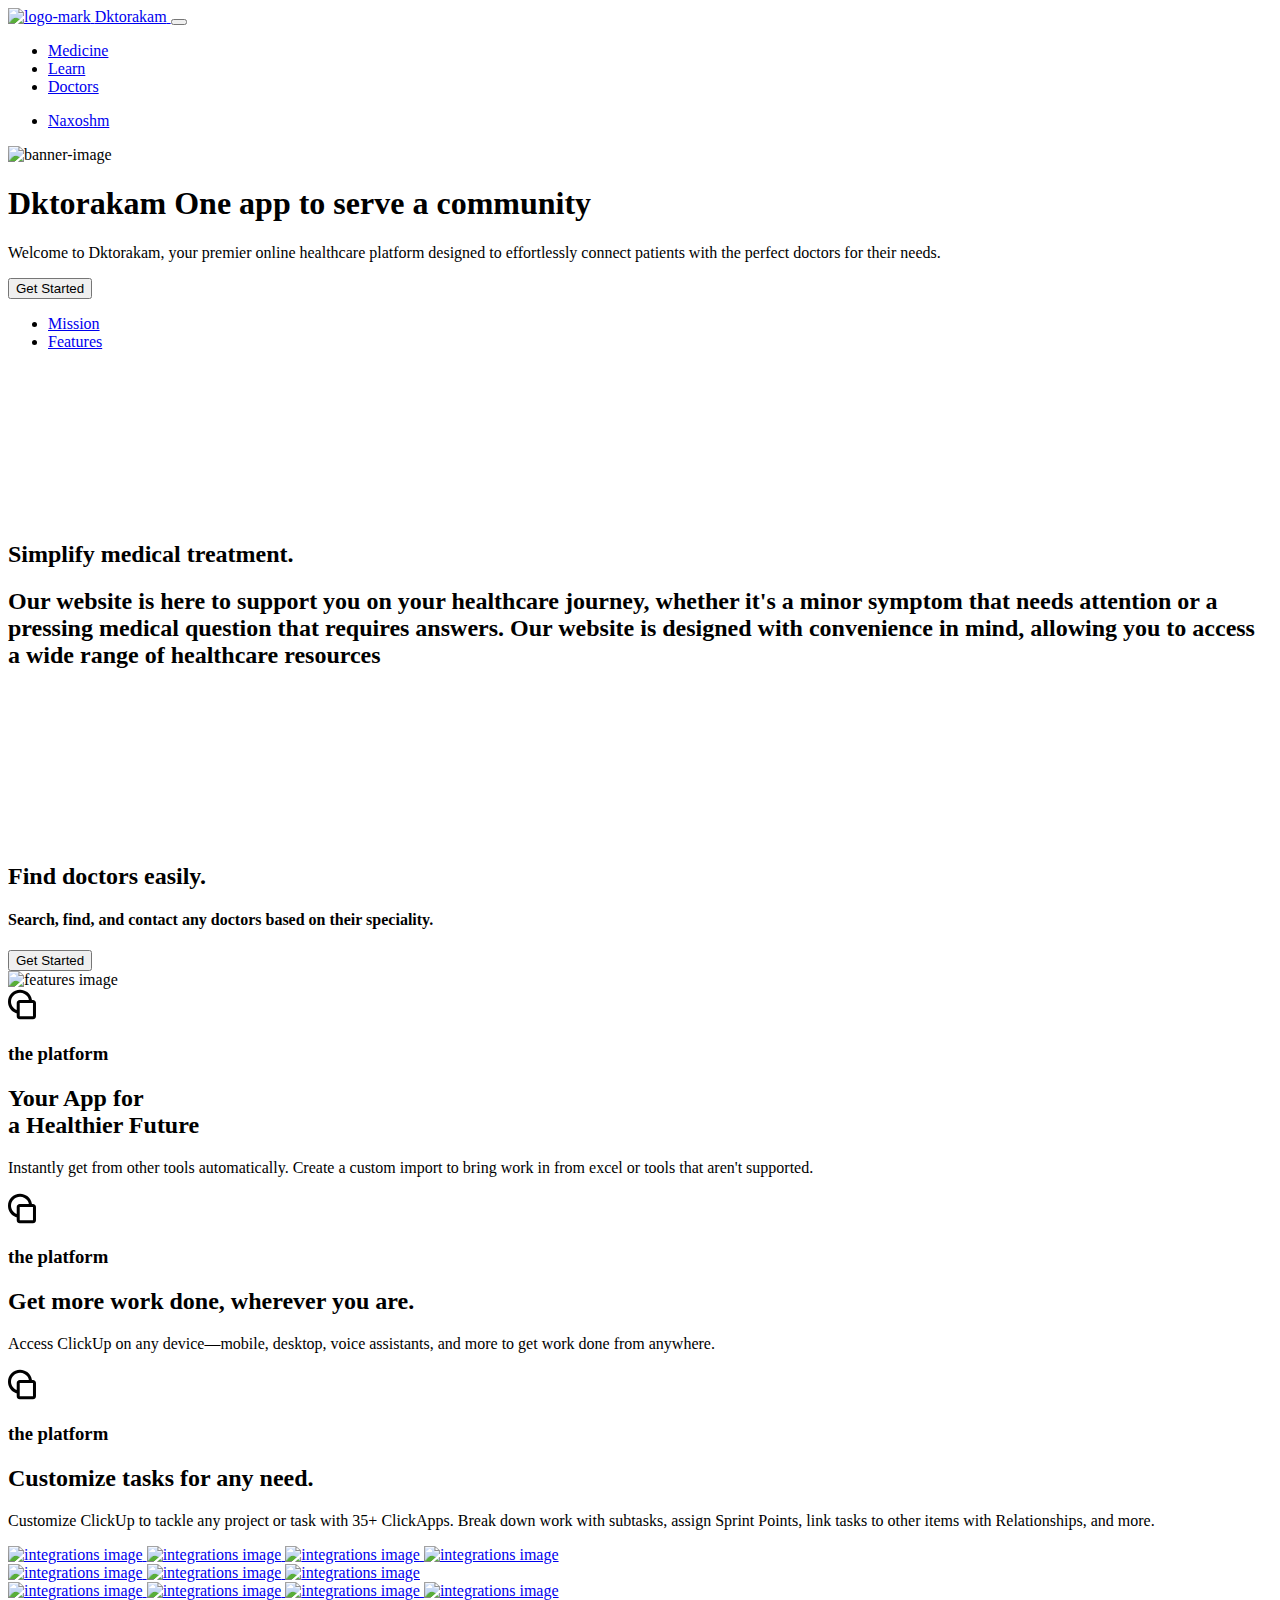
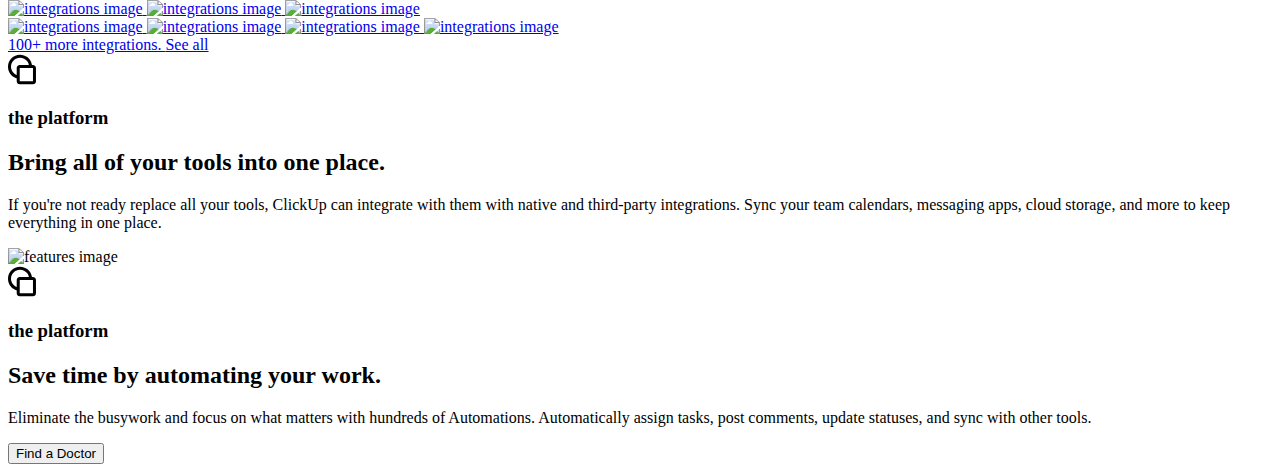
==== commit b2a23e8f: "Updated Green Section" ====
--- a/index.html
+++ b/index.html
@@ -321,5 +321,483 @@
       </div>
     </section>
 
+  <!-- Features (green) Section -->
+    <section class="features features--green">
+      <div
+        class="features__container features__container--has-btn mx-auto overflow-hidden"
+      >
+        <div class="container">
+          <div class="row flex-md-column-reverse">
+            <div class="col-12">
+              <div class="row">
+                <div class="col-lg-5">
+
+                </div>
+              </div>
+            </div>
+            <div class="col-12">
+              <div class="tab-content" id="pills-tabContent">
+                <div
+                  class="tab-pane fade show active"
+                  id="pills-import"
+                  role="tabpanel"
+                  aria-labelledby="pills-import-tab"
+                >
+                  <div class="row flex-lg-row-reverse">
+                    <div class="col-xl-7 offset-xl-1 col-lg-6">
+                      <div
+                        class="features__videos-wrapper features__videos-wrapper--positive-margin"
+                      >
+                         <img
+                          src="./assets/images/videos-poster/TDV_M63_09.png"
+                          alt="features image"
+                          class="w-100 h-100"
+                        />
+                      </div>
+                    </div>
+                    <div class="col-xl-4 col-lg-6">
+                      <div
+                        class="features__icon-block d-inline-flex align-items-center justify-content-center"
+                      >
+                        <svg
+                          width="28"
+                          height="31"
+                          viewBox="0 0 28 31"
+                          fill="none"
+                          xmlns="http://www.w3.org/2000/svg"
+                        >
+                          <path
+                            fill-rule="evenodd"
+                            clip-rule="evenodd"
+                            d="M11.73 13.8844L11.73 27.1252L24.9707 27.1252L24.9707 13.8844H11.73ZM24.9707 10.8751C26.6327 10.8751 27.98 12.2224 27.98 13.8844V27.1252C27.98 28.7871 26.6327 30.1344 24.9707 30.1344H11.73C10.068 30.1344 8.7207 28.7871 8.7207 27.1252V24.2546C8.34421 24.1469 7.97526 24.0214 7.61484 23.8789C6.97387 23.6256 6.35986 23.3189 5.7783 22.9642C2.31324 20.8511 0 17.0368 0 12.6806C0 6.03273 5.38918 0.643555 12.0371 0.643555C14.7433 0.643555 17.2409 1.5366 19.2513 3.04407C21.5976 4.80345 23.2803 7.39975 23.8564 10.39C23.8874 10.5506 23.9151 10.7123 23.9396 10.8751H24.9707ZM8.7207 21.0803C7.58727 20.6324 6.56618 19.9616 5.71143 19.1219C4.47076 17.903 3.58055 16.3285 3.20601 14.5638C3.07708 13.9563 3.00927 13.3263 3.00927 12.6806C3.00927 7.6947 7.05115 3.65282 12.0371 3.65282C15.2529 3.65282 18.076 5.33423 19.6752 7.86587C20.2479 8.77262 20.6637 9.78843 20.8843 10.8751H11.73C10.068 10.8751 8.7207 12.2224 8.7207 13.8844V21.0803Z"
+                            fill="currentColor"
+                          ></path>
+                        </svg>
+                      </div>
+                      <h3 class="features__sub-title text-uppercase">
+                        the platform
+                      </h3>
+                      <h2 class="features__title">
+                       Your App for <br/> a Healthier Future
+                      </h2>
+                      <p class="features__text">
+                        Instantly get  from other tools
+                        automatically. Create a custom import to bring work in
+                        from excel or tools that aren't supported.
+                      </p>
+                    </div>
+                  </div>
+                </div>
+                <div
+                  class="tab-pane fade"
+                  id="pills-download"
+                  role="tabpanel"
+                  aria-labelledby="pills-download-tab"
+                >
+                  <div class="row flex-lg-row-reverse">
+                    <div class="col-xl-7 offset-xl-1 col-lg-6">
+                      <div
+                        class="features__videos-wrapper features__videos-wrapper--positive-margin"
+                      >
+
+                      </div>
+                    </div>
+                    <div class="col-xl-4 col-lg-6 pr-xl-0">
+                      <div
+                        class="features__icon-block d-inline-flex align-items-center justify-content-center"
+                      >
+                        <svg
+                          width="28"
+                          height="31"
+                          viewBox="0 0 28 31"
+                          fill="none"
+                          xmlns="http://www.w3.org/2000/svg"
+                        >
+                          <path
+                            fill-rule="evenodd"
+                            clip-rule="evenodd"
+                            d="M11.73 13.8844L11.73 27.1252L24.9707 27.1252L24.9707 13.8844H11.73ZM24.9707 10.8751C26.6327 10.8751 27.98 12.2224 27.98 13.8844V27.1252C27.98 28.7871 26.6327 30.1344 24.9707 30.1344H11.73C10.068 30.1344 8.7207 28.7871 8.7207 27.1252V24.2546C8.34421 24.1469 7.97526 24.0214 7.61484 23.8789C6.97387 23.6256 6.35986 23.3189 5.7783 22.9642C2.31324 20.8511 0 17.0368 0 12.6806C0 6.03273 5.38918 0.643555 12.0371 0.643555C14.7433 0.643555 17.2409 1.5366 19.2513 3.04407C21.5976 4.80345 23.2803 7.39975 23.8564 10.39C23.8874 10.5506 23.9151 10.7123 23.9396 10.8751H24.9707ZM8.7207 21.0803C7.58727 20.6324 6.56618 19.9616 5.71143 19.1219C4.47076 17.903 3.58055 16.3285 3.20601 14.5638C3.07708 13.9563 3.00927 13.3263 3.00927 12.6806C3.00927 7.6947 7.05115 3.65282 12.0371 3.65282C15.2529 3.65282 18.076 5.33423 19.6752 7.86587C20.2479 8.77262 20.6637 9.78843 20.8843 10.8751H11.73C10.068 10.8751 8.7207 12.2224 8.7207 13.8844V21.0803Z"
+                            fill="currentColor"
+                          ></path>
+                        </svg>
+                      </div>
+                      <h3 class="features__sub-title text-uppercase">
+                        the platform
+                      </h3>
+                      <h2 class="features__title">
+                        Get more work done, wherever you are.
+                      </h2>
+                      <p class="features__text">
+                        Access ClickUp on any device—mobile, desktop, voice
+                        assistants, and more to get work done from anywhere.
+                      </p>
+                    </div>
+                  </div>
+                </div>
+                <div
+                  class="tab-pane fade"
+                  id="pills-clickApps"
+                  role="tabpanel"
+                  aria-labelledby="pills-clickApps-tab"
+                >
+                  <div class="row flex-lg-row-reverse">
+                    <div class="col-xl-7 offset-xl-1 col-lg-6">
+                      <div
+                        class="features__videos-wrapper features__videos-wrapper--positive-margin"
+                      >
+                        <!-- <img
+                          src="./assets/images/features/features-3c.png"
+                          alt="features image"
+                          class="w-100 h-100"
+                        /> -->
+                      </div>
+                    </div>
+                    <div class="col-xl-4 col-lg-6 px-xl-0">
+                      <div
+                        class="features__icon-block d-inline-flex align-items-center justify-content-center"
+                      >
+                        <svg
+                          width="28"
+                          height="31"
+                          viewBox="0 0 28 31"
+                          fill="none"
+                          xmlns="http://www.w3.org/2000/svg"
+                        >
+                          <path
+                            fill-rule="evenodd"
+                            clip-rule="evenodd"
+                            d="M11.73 13.8844L11.73 27.1252L24.9707 27.1252L24.9707 13.8844H11.73ZM24.9707 10.8751C26.6327 10.8751 27.98 12.2224 27.98 13.8844V27.1252C27.98 28.7871 26.6327 30.1344 24.9707 30.1344H11.73C10.068 30.1344 8.7207 28.7871 8.7207 27.1252V24.2546C8.34421 24.1469 7.97526 24.0214 7.61484 23.8789C6.97387 23.6256 6.35986 23.3189 5.7783 22.9642C2.31324 20.8511 0 17.0368 0 12.6806C0 6.03273 5.38918 0.643555 12.0371 0.643555C14.7433 0.643555 17.2409 1.5366 19.2513 3.04407C21.5976 4.80345 23.2803 7.39975 23.8564 10.39C23.8874 10.5506 23.9151 10.7123 23.9396 10.8751H24.9707ZM8.7207 21.0803C7.58727 20.6324 6.56618 19.9616 5.71143 19.1219C4.47076 17.903 3.58055 16.3285 3.20601 14.5638C3.07708 13.9563 3.00927 13.3263 3.00927 12.6806C3.00927 7.6947 7.05115 3.65282 12.0371 3.65282C15.2529 3.65282 18.076 5.33423 19.6752 7.86587C20.2479 8.77262 20.6637 9.78843 20.8843 10.8751H11.73C10.068 10.8751 8.7207 12.2224 8.7207 13.8844V21.0803Z"
+                            fill="currentColor"
+                          ></path>
+                        </svg>
+                      </div>
+                      <h3 class="features__sub-title text-uppercase">
+                        the platform
+                      </h3>
+                      <h2 class="features__title">
+                        Customize tasks for any need.
+                      </h2>
+                      <p class="features__text">
+                        Customize ClickUp to tackle any project or task with 35+
+                        ClickApps. Break down work with subtasks, assign Sprint
+                        Points, link tasks to other items with Relationships,
+                        and more.
+                      </p>
+                    </div>
+                  </div>
+                </div>
+                <div
+                  class="tab-pane fade"
+                  id="pills-integrations"
+                  role="tabpanel"
+                  aria-labelledby="pills-integrations-tab"
+                >
+                  <div class="row flex-lg-row-reverse">
+                    <div class="col-xl-8 col-lg-6">
+                      <div class="features__integrations-wrapper">
+                        <a
+                          href="#!"
+                          class="features__integrations__card d-inline-flex align-items-center justify-content-center"
+                        >
+                          <img
+                            src="./assets/images/integrations/integrations-1.svg"
+                            alt="integrations image"
+                            class="features__integrations__card__image w-100"
+                          />
+                        </a>
+                        <a
+                          href="#!"
+                          class="features__integrations__card d-inline-flex align-items-center justify-content-center"
+                        >
+                          <img
+                            src="./assets/images/integrations/integrations-2.png"
+                            alt="integrations image"
+                            class="features__integrations__card__image w-100"
+                          />
+                        </a>
+                        <a
+                          href="#!"
+                          class="features__integrations__card d-inline-flex align-items-center justify-content-center"
+                        >
+                          <img
+                            src="./assets/images/integrations/integrations-3.svg"
+                            alt="integrations image"
+                            class="features__integrations__card__image w-100"
+                          />
+                        </a>
+                        <a
+                          href="#!"
+                          class="features__integrations__card d-inline-flex align-items-center justify-content-center"
+                        >
+                          <img
+                            src="./assets/images/integrations/integrations-4.svg"
+                            alt="integrations image"
+                            class="features__integrations__card__image w-100"
+                          />
+                        </a>
+                      </div>
+                      <div class="features__integrations-wrapper">
+                        <a
+                          href="#!"
+                          class="features__integrations__card d-inline-flex align-items-center justify-content-center"
+                        >
+                          <img
+                            src="./assets/images/integrations/integrations-5.svg"
+                            alt="integrations image"
+                            class="features__integrations__card__image w-100"
+                          />
+                        </a>
+                        <a
+                          href="#!"
+                          class="features__integrations__card d-inline-flex align-items-center justify-content-center"
+                        >
+                          <img
+                            src="./assets/images/integrations/integrations-6.png"
+                            alt="integrations image"
+                            class="features__integrations__card__image w-100"
+                          />
+                        </a>
+                        <a
+                          href="#!"
+                          class="features__integrations__card d-inline-flex align-items-center justify-content-center"
+                        >
+                          <img
+                            src="./assets/images/integrations/integrations-7.png"
+                            alt="integrations image"
+                            class="features__integrations__card__image w-100"
+                          />
+                        </a>
+                      </div>
+                      <div class="features__integrations-wrapper">
+                        <a
+                          href="#!"
+                          class="features__integrations__card d-inline-flex align-items-center justify-content-center"
+                        >
+                          <img
+                            src="./assets/images/integrations/integrations-8.png"
+                            alt="integrations image"
+                            class="features__integrations__card__image w-100"
+                          />
+                        </a>
+                        <a
+                          href="#!"
+                          class="features__integrations__card d-inline-flex align-items-center justify-content-center"
+                        >
+                          <img
+                            src="./assets/images/integrations/integrations-9.png"
+                            alt="integrations image"
+                            class="features__integrations__card__image w-100"
+                          />
+                        </a>
+                        <a
+                          href="#!"
+                          class="features__integrations__card d-inline-flex align-items-center justify-content-center"
+                        >
+                          <img
+                            src="./assets/images/integrations/integrations-10.png"
+                            alt="integrations image"
+                            class="features__integrations__card__image w-100"
+                          />
+                        </a>
+                        <a
+                          href="#!"
+                          class="features__integrations__card d-inline-flex align-items-center justify-content-center"
+                        >
+                          <img
+                            src="./assets/images/integrations/integrations-11.svg"
+                            alt="integrations image"
+                            class="features__integrations__card__image w-100"
+                          />
+                        </a>
+                      </div>
+                      <div class="features__integrations-wrapper">
+                        <a
+                          href="#!"
+                          class="features__integrations__card d-inline-flex align-items-center justify-content-center"
+                        >
+                          <img
+                            src="./assets/images/integrations/integrations-12.png"
+                            alt="integrations image"
+                            class="features__integrations__card__image w-100"
+                          />
+                        </a>
+                        <a
+                          href="#!"
+                          class="features__integrations__card d-inline-flex align-items-center justify-content-center"
+                        >
+                          <img
+                            src="./assets/images/integrations/integrations-13.png"
+                            alt="integrations image"
+                            class="features__integrations__card__image w-100"
+                          />
+                        </a>
+                        <a
+                          href="#!"
+                          class="features__integrations__card d-inline-flex align-items-center justify-content-center"
+                        >
+                          <img
+                            src="./assets/images/integrations/integrations-14.svg"
+                            alt="integrations image"
+                            class="features__integrations__card__image w-100"
+                          />
+                        </a>
+                      </div>
+                      <div class="features__integrations-wrapper">
+                        <a
+                          href="#!"
+                          class="features__integrations__card d-inline-flex align-items-center justify-content-center"
+                        >
+                          <img
+                            src="./assets/images/integrations/integrations-15.svg"
+                            alt="integrations image"
+                            class="features__integrations__card__image w-100"
+                          />
+                        </a>
+                        <a
+                          href="#!"
+                          class="features__integrations__card d-inline-flex align-items-center justify-content-center"
+                        >
+                          <img
+                            src="./assets/images/integrations/integrations-16.png"
+                            alt="integrations image"
+                            class="features__integrations__card__image w-100"
+                          />
+                        </a>
+                        <a
+                          href="#!"
+                          class="features__integrations__card d-inline-flex align-items-center justify-content-center"
+                        >
+                          <img
+                            src="./assets/images/integrations/integrations-17.png"
+                            alt="integrations image"
+                            class="features__integrations__card__image w-100"
+                          />
+                        </a>
+                        <a
+                          href="#!"
+                          class="features__integrations__card d-inline-flex align-items-center justify-content-center"
+                        >
+                          <img
+                            src="./assets/images/integrations/integrations-18.svg"
+                            alt="integrations image"
+                            class="features__integrations__card__image w-100"
+                          />
+                        </a>
+                      </div>
+                      <div class="features__integrations-wrapper text-center">
+                        <a
+                          href="#!"
+                          class="features__integrations__btn d-inline-block"
+                        >
+                          100+ more integrations.
+                          <span class="primary-text">See all</span>
+                        </a>
+                      </div>
+                    </div>
+                    <div class="col-xl-4 col-lg-6 px-xl-0">
+                      <div
+                        class="features__icon-block d-inline-flex align-items-center justify-content-center"
+                      >
+                        <svg
+                          width="28"
+                          height="31"
+                          viewBox="0 0 28 31"
+                          fill="none"
+                          xmlns="http://www.w3.org/2000/svg"
+                        >
+                          <path
+                            fill-rule="evenodd"
+                            clip-rule="evenodd"
+                            d="M11.73 13.8844L11.73 27.1252L24.9707 27.1252L24.9707 13.8844H11.73ZM24.9707 10.8751C26.6327 10.8751 27.98 12.2224 27.98 13.8844V27.1252C27.98 28.7871 26.6327 30.1344 24.9707 30.1344H11.73C10.068 30.1344 8.7207 28.7871 8.7207 27.1252V24.2546C8.34421 24.1469 7.97526 24.0214 7.61484 23.8789C6.97387 23.6256 6.35986 23.3189 5.7783 22.9642C2.31324 20.8511 0 17.0368 0 12.6806C0 6.03273 5.38918 0.643555 12.0371 0.643555C14.7433 0.643555 17.2409 1.5366 19.2513 3.04407C21.5976 4.80345 23.2803 7.39975 23.8564 10.39C23.8874 10.5506 23.9151 10.7123 23.9396 10.8751H24.9707ZM8.7207 21.0803C7.58727 20.6324 6.56618 19.9616 5.71143 19.1219C4.47076 17.903 3.58055 16.3285 3.20601 14.5638C3.07708 13.9563 3.00927 13.3263 3.00927 12.6806C3.00927 7.6947 7.05115 3.65282 12.0371 3.65282C15.2529 3.65282 18.076 5.33423 19.6752 7.86587C20.2479 8.77262 20.6637 9.78843 20.8843 10.8751H11.73C10.068 10.8751 8.7207 12.2224 8.7207 13.8844V21.0803Z"
+                            fill="currentColor"
+                          ></path>
+                        </svg>
+                      </div>
+                      <h3 class="features__sub-title text-uppercase">
+                        the platform
+                      </h3>
+                      <h2 class="features__title">
+                        Bring all of your tools into one place.
+                      </h2>
+                      <p class="features__text">
+                        If you're not ready replace all your tools, ClickUp can
+                        integrate with them with native and third-party
+                        integrations. Sync your team calendars, messaging apps,
+                        cloud storage, and more to keep everything in one place.
+                      </p>
+                    </div>
+                  </div>
+                </div>
+                <div
+                  class="tab-pane fade"
+                  id="pills-automations"
+                  role="tabpanel"
+                  aria-labelledby="pills-automations-tab"
+                >
+                  <div class="row flex-lg-row-reverse">
+                    <div class="col-xl-7 offset-xl-1 col-lg-6">
+                      <div
+                        class="features__videos-wrapper features__videos-wrapper--positive-margin"
+                      >
+                        <img
+                          src="./assets/images/features/features-3e.png"
+                          alt="features image"
+                          class="features__image w-100 h-100"
+                        />
+                      </div>
+                    </div>
+                    <div class="col-xl-4 col-lg-6">
+                      <div
+                        class="features__icon-block d-inline-flex align-items-center justify-content-center"
+                      >
+                        <svg
+                          width="28"
+                          height="31"
+                          viewBox="0 0 28 31"
+                          fill="none"
+                          xmlns="http://www.w3.org/2000/svg"
+                        >
+                          <path
+                            fill-rule="evenodd"
+                            clip-rule="evenodd"
+                            d="M11.73 13.8844L11.73 27.1252L24.9707 27.1252L24.9707 13.8844H11.73ZM24.9707 10.8751C26.6327 10.8751 27.98 12.2224 27.98 13.8844V27.1252C27.98 28.7871 26.6327 30.1344 24.9707 30.1344H11.73C10.068 30.1344 8.7207 28.7871 8.7207 27.1252V24.2546C8.34421 24.1469 7.97526 24.0214 7.61484 23.8789C6.97387 23.6256 6.35986 23.3189 5.7783 22.9642C2.31324 20.8511 0 17.0368 0 12.6806C0 6.03273 5.38918 0.643555 12.0371 0.643555C14.7433 0.643555 17.2409 1.5366 19.2513 3.04407C21.5976 4.80345 23.2803 7.39975 23.8564 10.39C23.8874 10.5506 23.9151 10.7123 23.9396 10.8751H24.9707ZM8.7207 21.0803C7.58727 20.6324 6.56618 19.9616 5.71143 19.1219C4.47076 17.903 3.58055 16.3285 3.20601 14.5638C3.07708 13.9563 3.00927 13.3263 3.00927 12.6806C3.00927 7.6947 7.05115 3.65282 12.0371 3.65282C15.2529 3.65282 18.076 5.33423 19.6752 7.86587C20.2479 8.77262 20.6637 9.78843 20.8843 10.8751H11.73C10.068 10.8751 8.7207 12.2224 8.7207 13.8844V21.0803Z"
+                            fill="currentColor"
+                          ></path>
+                        </svg>
+                      </div>
+                      <h3 class="features__sub-title text-uppercase">
+                        the platform
+                      </h3>
+                      <h2 class="features__title">
+                        Save time by automating your work.
+                      </h2>
+                      <p class="features__text">
+                        Eliminate the busywork and focus on what matters with
+                        hundreds of Automations. Automatically assign tasks,
+                        post comments, update statuses, and sync with other
+                        tools.
+                      </p>
+                    </div>
+                  </div>
+                </div>
+              </div>
+            </div>
+          </div>
+        </div>
+        <button
+          class="features__btn w-100"
+          data-toggle="modal"
+          data-target="#signUpModal"
+        >
+          <span class="features__btn__text d-inline-flex align-items-center"
+            >Find a Doctor
+            <i class="features__btn__icon" data-feather="arrow-right"></i
+          ></span>
+        </button>
+      </div>
+    </section>
+
+
+
 
   </body> </html>
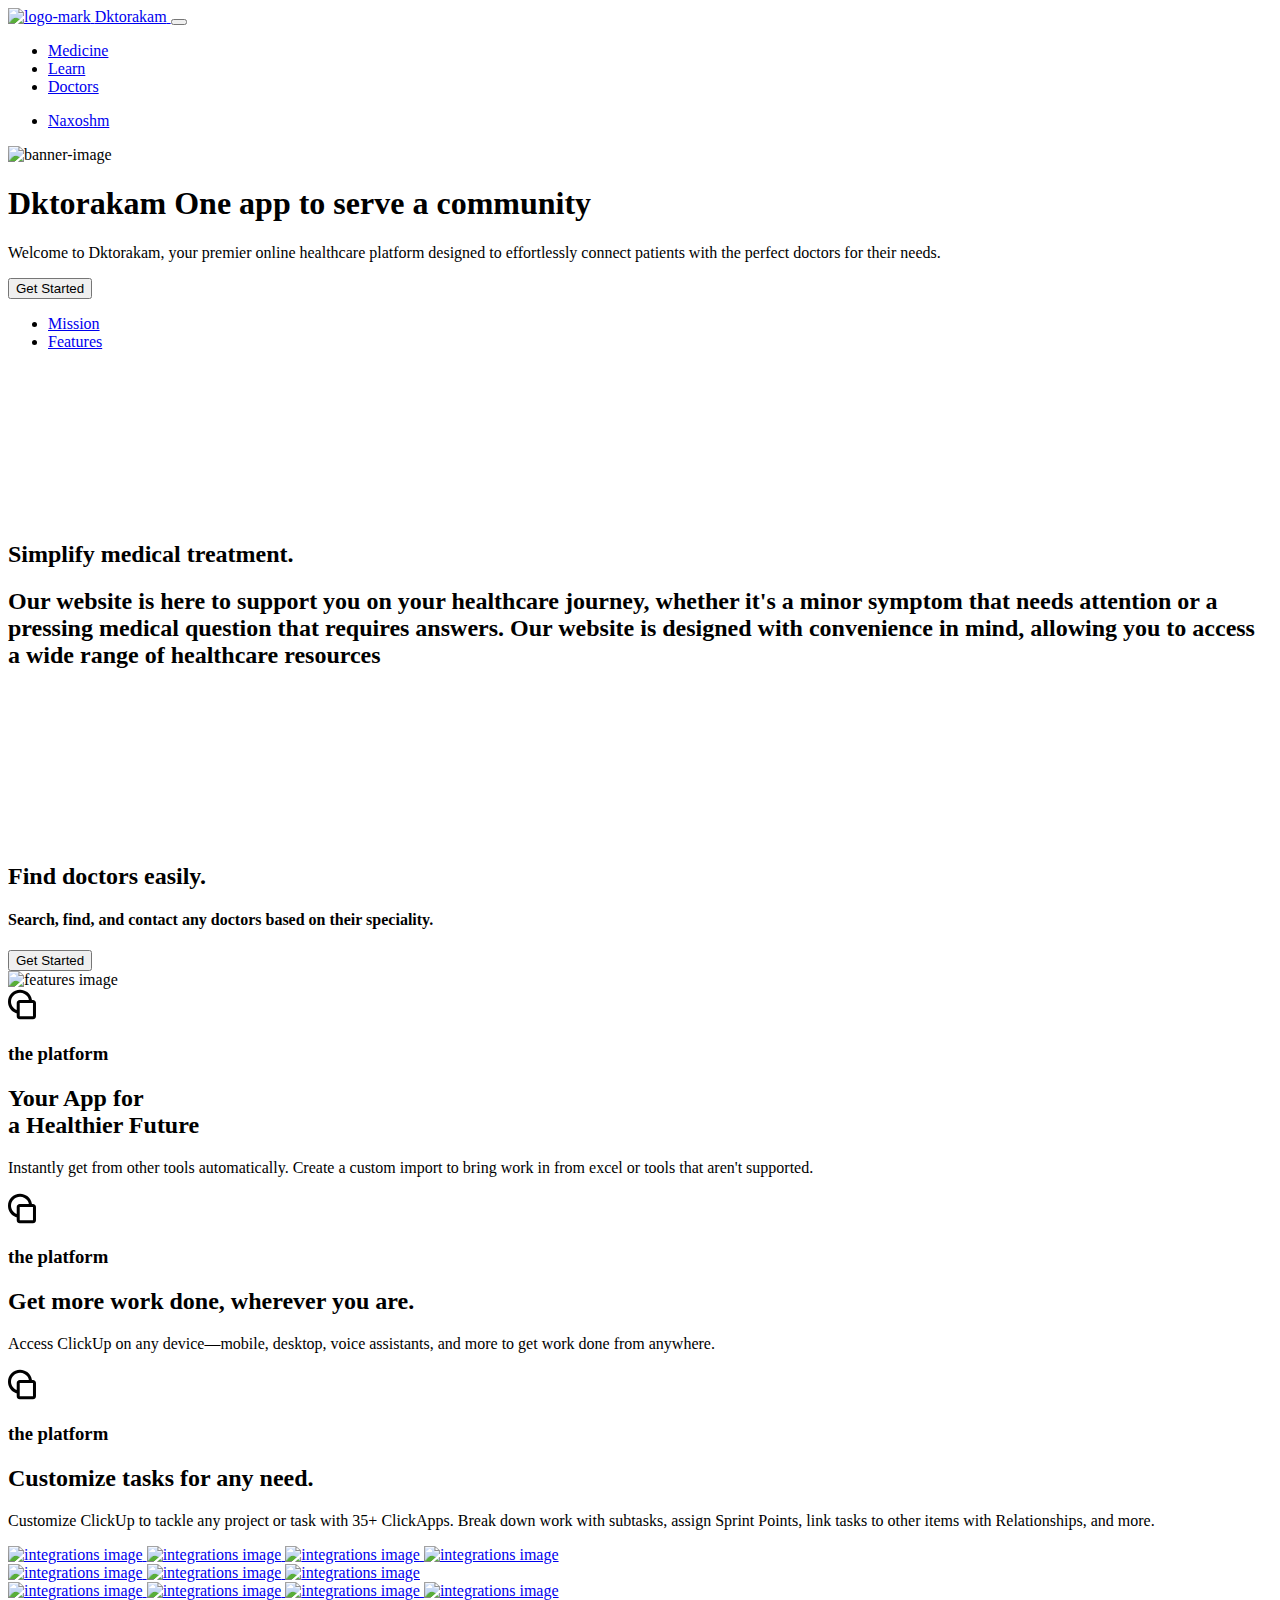
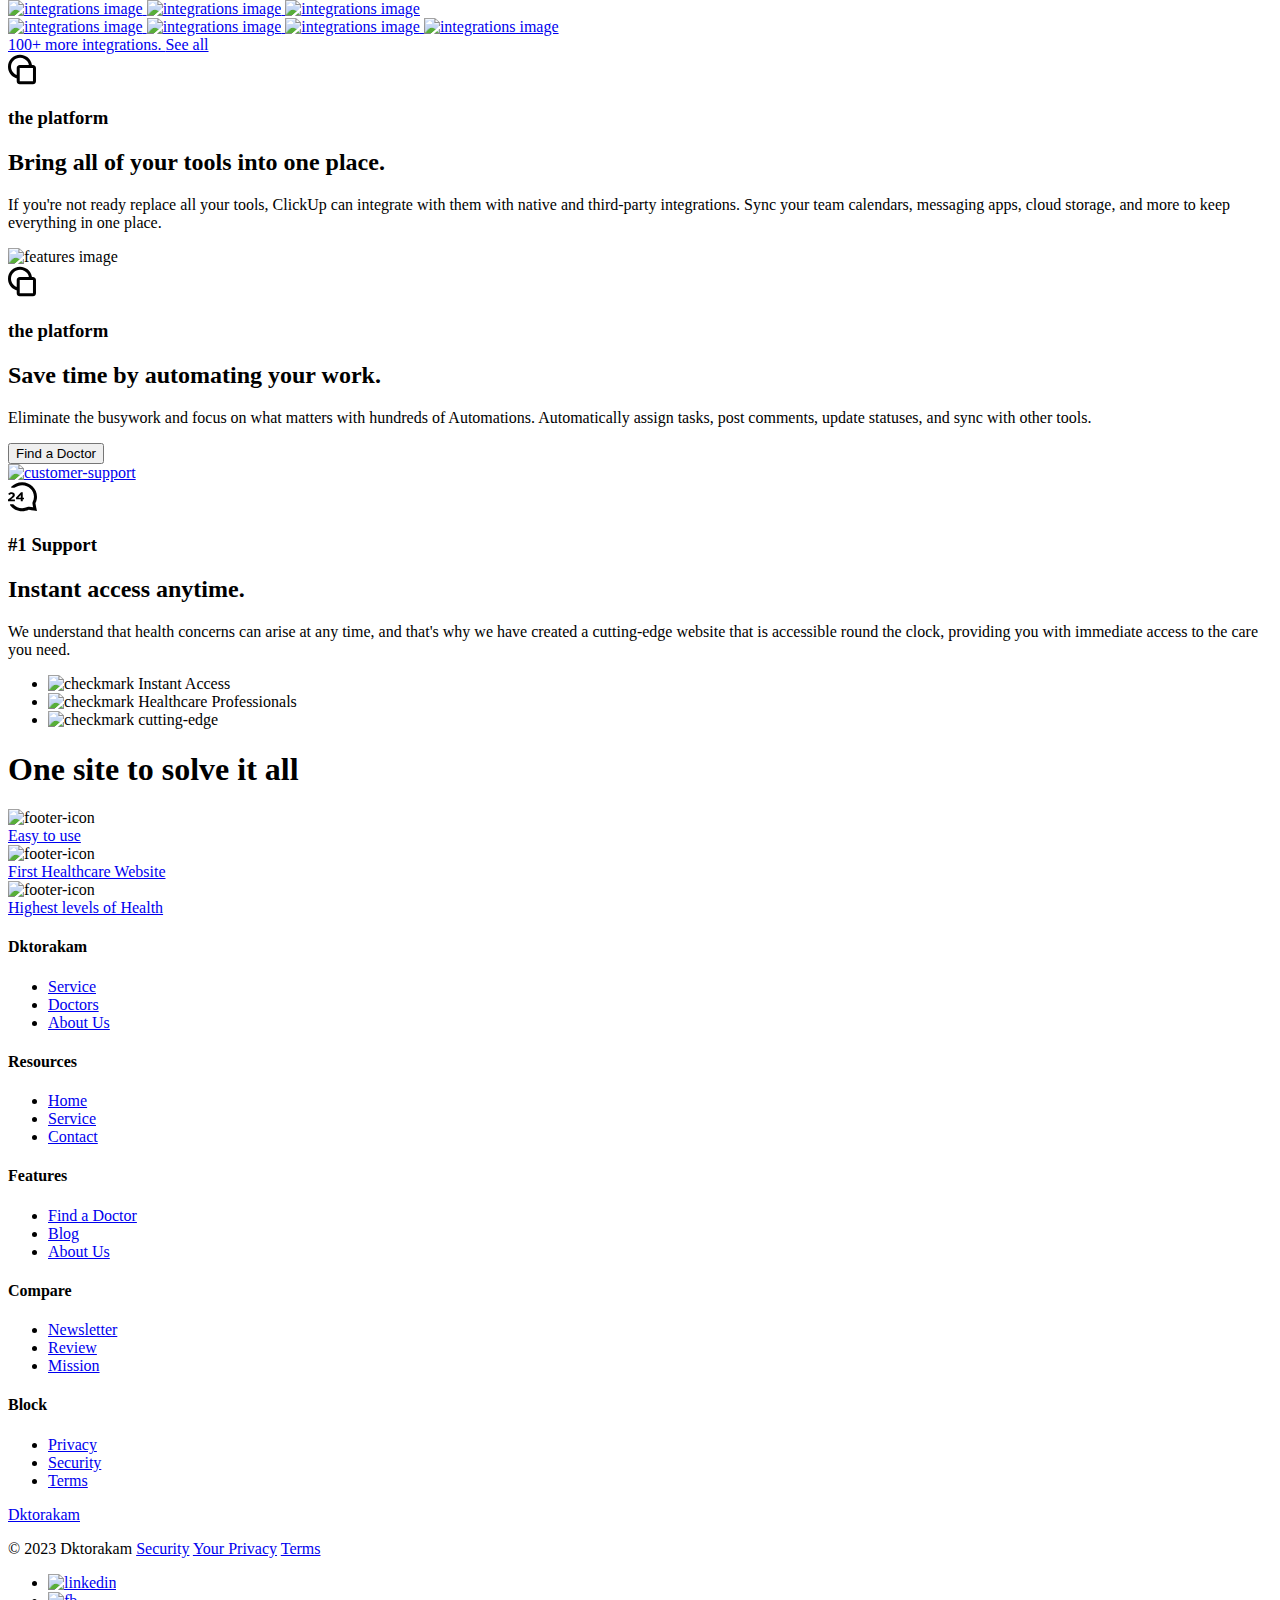
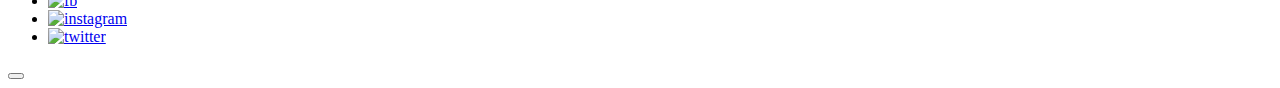
==== commit 88d5b583: "Updated the Sections" ====
--- a/index.html
+++ b/index.html
@@ -321,7 +321,8 @@
       </div>
     </section>
 
-  <!-- Features (green) Section -->
+
+    <!-- Features (green) Section -->
     <section class="features features--green">
       <div
         class="features__container features__container--has-btn mx-auto overflow-hidden"
@@ -799,5 +800,543 @@
 
 
 
-
-  </body> </html>
+    <!-- Testimonial Section -->
+    <!-- <section class="testimonial">
+      <div class="container">
+        <div class="row">
+          <div class="col-12">
+            <div class="testimonial__slider position-relative">
+              <div class="testimonial__slide">
+                <div class="testimonial__card">
+                  <div class="row">
+                    <div class="col-lg-5">
+                      <div
+                        class="testimonial__card__head d-flex align-items-center position-relative"
+                      >
+                        <img
+                          src="./assets/images/reviews/testimonial-1.png"
+                          alt="testimonial image"
+                          class="testimonial__card__head__image img-fluid"
+                        />
+                        <a
+                          href="https://www.youtube.com/watch?v=f_exDBcGYnM"
+                          data-autoplay="true"
+                          data-vbtype="video"
+                          data-gall="testimonialGallery"
+                          class="testimonial__card__play-btn venobox rounded-circle position-absolute"
+                        >
+                          <img
+                            src="./assets/images/icons/play.svg"
+                            alt="play icon"
+                            class="testimonial__card__play-btn__image w-100"
+                          />
+                        </a>
+                      </div>
+                    </div>
+                    <div class="col-lg-7 d-flex align-items-center">
+                      <div class="testimonial__card__body">
+                        <p class="testimonial__card__text">
+                          We selected Dktorakam for its powerful, no code feature
+                          set, out-of-the-box organizational visibility,
+                          ease-of-use.
+                        </p>
+
+                        <a
+                          href="#!"
+                          class="testimonial__card__user-logo d-inline-block"
+                        >
+
+                        </a>
+                      </div>
+                    </div>
+                  </div>
+                </div>
+              </div>
+              <div class="testimonial__slide">
+                <div class="testimonial__card">
+                  <div class="row">
+                    <div class="col-lg-5">
+                      <div
+                        class="testimonial__card__head d-flex align-items-center position-relative"
+                      >
+                        <img
+                          src="./assets/images/reviews/testimonial-2.png"
+                          alt="testimonial image"
+                          class="testimonial__card__head__image img-fluid"
+                        />
+                        <a
+                          href="https://www.youtube.com/watch?v=5ZNiLOi7B80"
+                          data-autoplay="true"
+                          data-vbtype="video"
+                          data-gall="testimonialGallery"
+                          class="testimonial__card__play-btn venobox rounded-circle position-absolute"
+                        >
+                          <img
+                            src="./assets/images/icons/play.svg"
+                            alt="play icon"
+                            class="testimonial__card__play-btn__image w-100"
+                          />
+                        </a>
+                      </div>
+                    </div>
+                    <div class="col-lg-7 d-flex align-items-center">
+                      <div class="testimonial__card__body">
+                        <p class="testimonial__card__text">
+                          Dktorakam has become such an integral part of our work!
+                          By putting our work on ClickUp and organizing it into
+                          Sprints, we made it easy to work across departments
+                          without overloading ourselves with meetings and email
+                          threads.
+                        </p>
+
+                      </div>
+                    </div>
+                  </div>
+                </div>
+              </div>
+              <div class="testimonial__slide">
+                <div class="testimonial__card">
+                  <div class="row">
+                    <div class="col-lg-5">
+                      <div
+                        class="testimonial__card__head d-flex align-items-center position-relative"
+                      >
+                        <img
+                          src="./assets/images/reviews/testimonial-3.png"
+                          alt="testimonial image"
+                          class="testimonial__card__head__image img-fluid"
+                        />
+                        <a
+                          href="https://www.youtube.com/watch?v=4HjirZuTD3A"
+                          data-autoplay="true"
+                          data-vbtype="video"
+                          data-gall="testimonialGallery"
+                          class="testimonial__card__play-btn venobox rounded-circle position-absolute"
+                        >
+                          <img
+                            src="./assets/images/icons/play.svg"
+                            alt="play icon"
+                            class="testimonial__card__play-btn__image w-100"
+                          />
+                        </a>
+                      </div>
+                    </div>
+                    <div class="col-lg-7 d-flex align-items-center">
+                      <div class="testimonial__card__body">
+                        <p class="testimonial__card__text">
+                          After using many different methods to create and
+                          manage Scrum frameworks, I finally found the most
+                          flexible and powerful platform: ClickUp.
+                        </p>
+
+                      </div>
+                    </div>
+                  </div>
+                </div>
+              </div>
+            </div>
+          </div>
+        </div>
+      </div>
+    </section> -->
+
+    <!-- Features (pink) Section -->
+    <section class="features features--purple">
+      <div class="features__container mx-auto">
+        <div class="container">
+          <div class="row flex-lg-row-reverse">
+            <div class="col-xl-7 col-lg-6">
+              <div
+                class="features__videos-wrapper features__videos-wrapper--negative-margin"
+              >
+                <a href="#!" class="d-inline-block">
+                  <img
+                    src="./assets/images/help/sec1img.png"
+                    alt="customer-support"
+                    class="support w-75"
+                  />
+                </a>
+              </div>
+            </div>
+            <div class="col-xl-5 col-lg-6">
+              <div
+                class="features__icon-block d-inline-flex align-items-center justify-content-center"
+              >
+                <svg
+                  fill="none"
+                  height="30"
+                  viewBox="0 0 29 30"
+                  width="29"
+                  xmlns="http://www.w3.org/2000/svg"
+                >
+                  <g fill="currentColor">
+                    <path
+                      d="m0 19.1621h6.9159v-1.6859h-4.0721l1.52203-1.1155c1.65554-1.2169 2.45661-1.9521 2.45661-3.4352 0-1.6859-1.28171-2.7634-3.21763-2.7634-1.66889 0-2.56342.6465-3.48465 1.838l1.44192 1.1029c.69426-.8113 1.18826-1.1916 1.90922-1.1916.73431 0 1.25501.4056 1.25501 1.1535 0 .7352-.45394 1.2169-1.61549 2.1296l-3.11082 2.4211z"
+                    ></path>
+                    <path
+                      d="m12.7824 19.1621h1.9626v-1.9141h1.255v-1.5845h-1.255v-5.438h-1.7357l-5.1268 5.6408.33378 1.3817h4.56612zm-2.4833-3.4986 2.4833-2.7634v2.7634z"
+                    ></path>
+                    <path
+                      d="m24.9208 25.3459.2105.0382-.0391-.2055c-.2045-1.0745-.4226-2.2467-.6324-3.4212-.123-.6888-.0161-1.3918.2951-2.0089.7718-1.5307 1.2068-3.2545 1.2068-5.0864 0-6.36949-5.2875-11.53299-11.8099-11.53299-2.7569 0-5.29346.92262-7.30308 2.46882-.11235.08644-.24889.13449-.3884.13449h-2.805c-.50547 0-.75453-.54421-.43303-.88544 2.71383-2.88034 6.60574-4.684871 10.92951-4.684871 8.2004 0 14.8482 6.491871 14.8482 14.499991 0 2.2964-.5465 4.4677-1.5194 6.397-.0293.0582-.0392.1241-.0277.1885.2924 1.637.6014 3.2709.866 4.637l.0343.1768c.2208 1.1374.4077 2.0744.5236 2.65l.0778.3852c.0009.0046.0004.0078-.0002.01-.0008.0023-.0022.0047-.0043.0068-.0021.002-.0045.0034-.007.0041l-.003.0007c-.0019.0002-.0042.0001-.0071-.0004l-.3944-.076c-.5895-.1131-1.5491-.2957-2.7138-.5113l-.181-.0335c-1.3989-.2584-3.0721-.5602-4.7484-.8457-.0659-.0113-.1334-.0016-.193.0271-1.9757.95-4.1991 1.4837-6.5506 1.4837-4.95944 0-9.35097-2.3742-12.04783-6.0229-.26326-.3562.00188-.849.47592-.849h2.43964c.17334 0 .33992.074.46073.2015 2.1572 2.2773 5.24394 3.7034 8.67154 3.7034 1.8759 0 3.6411-.4248 5.2085-1.1785.6319-.3039 1.3518-.4084 2.0572-.2882 1.2026.2049 2.403.4179 3.5033.6175z"
+                    ></path>
+                  </g>
+                </svg>
+              </div>
+              <h3 class="features__sub-title text-uppercase">
+                #1 Support
+              </h3>
+              <h2 class="features__title">Instant access anytime.</h2>
+              <p class="features__text mb-4">
+                We understand that health concerns can arise at any time, and that's why we have created a cutting-edge website that is accessible round the clock, providing you with immediate access to the care you need.
+              </p>
+              <ul class="features__help__list nav">
+                <li
+                  class="features__help__list__item d-flex align-items-center nav-item mb-2"
+                >
+                  <img
+                    src="./assets/images/icons/checkmark.svg"
+                    alt="checkmark"
+                    class="features__help__list__item__image mr-1"
+                  />
+                  Instant Access
+                </li>
+                <li
+                  class="features__help__list__item d-flex align-items-center nav-item mb-2"
+                >
+                  <img
+                    src="./assets/images/icons/checkmark.svg"
+                    alt="checkmark"
+                    class="features__help__list__item__image mr-1"
+                  />
+                  Healthcare Professionals
+                </li>
+                <li
+                  class="features__help__list__item d-flex align-items-center nav-item mb-2"
+                >
+                  <img
+                    src="./assets/images/icons/checkmark.svg"
+                    alt="checkmark"
+                    class="features__help__list__item__image mr-1"
+                  />
+                   cutting-edge
+                </li>
+              </ul>
+            </div>
+          </div>
+        </div>
+      </div>
+    </section>
+
+    <!-- Footer Section -->
+    <footer class="footer">
+      <div class="container">
+        <div class="row">
+          <div class="col-12">
+            <div
+              class="footer__card bg-white d-md-flex align-items-center justify-content-between"
+            >
+              <div class="footer__card__content">
+                <h1 class="footer__card__title">
+                  One site to solve it all
+                </h1>
+                <p class="footer__card__text">
+
+                </p>
+              </div>
+
+            </div>
+            <div class="row justify-content-center">
+              <div class="col-lg-4 col-md-6">
+                <div
+                  class="footer__icon-card text-center d-sm-flex align-items-center"
+                >
+                  <div class="footer__icon-card__image-wrapper">
+                    <img
+                      src="./assets/images/footer/footer-icon-1.svg"
+                      alt="footer-icon"
+                      class="footer__icon-card__image"
+                    />
+                  </div>
+                  <div class="footer__icon-card__content">
+                    <a href="#!" class="footer__icon-card__link"
+                      >Easy to use</a
+                    >
+
+                  </div>
+                </div>
+              </div>
+              <div class="col-lg-4 col-md-6">
+                <div
+                  class="footer__icon-card text-center d-sm-flex align-items-center"
+                >
+                  <div class="footer__icon-card__image-wrapper">
+                    <img
+                      src="./assets/images/footer/footer-icon-2.svg"
+                      alt="footer-icon"
+                      class="footer__icon-card__image"
+                    />
+                  </div>
+                  <div class="footer__icon-card__content">
+
+                    <a href="#!" class="footer__icon-card__link"
+                      >First Healthcare Website</a
+                    >
+                  </div>
+                </div>
+              </div>
+              <div class="col-lg-4 col-md-6">
+                <div
+                  class="footer__icon-card text-center d-sm-flex align-items-center"
+                >
+                  <div class="footer__icon-card__image-wrapper">
+                    <img
+                      src="./assets/images/footer/footer-icon-3.svg"
+                      alt="footer-icon"
+                      class="footer__icon-card__image"
+                    />
+                  </div>
+                  <div class="footer__icon-card__content">
+                    <a href="#!" class="footer__icon-card__link"
+                      >Highest levels of Health</a
+                    >
+
+                  </div>
+                </div>
+              </div>
+            </div>
+          </div>
+          <div class="col-12">
+            <div class="footer__main">
+              <div class="row justify-content-between">
+                <div class="col-xl-auto col-md-3 col-6">
+                  <div class="footer__block">
+                    <h4 class="footer__block__title text-uppercase">Dktorakam</h4>
+                    <ul class="footer__block__list">
+                      <li class="footer__block__list__item">
+                        <a href="#!" class="footer__block__list__link"
+                          >Service</a
+                        >
+                      </li>
+                      <li class="footer__block__list__item">
+                        <a href="#!" class="footer__block__list__link"
+                          >Doctors</a
+                        >
+                      </li>
+                      <li class="footer__block__list__item">
+                        <a href="#!" class="footer__block__list__link"
+                          >About Us</a
+                        >
+                      </li>
+                    </ul>
+                  </div>
+                </div>
+                <div class="col-xl-auto col-md-3 col-6">
+                  <div class="footer__block">
+                    <h4 class="footer__block__title text-uppercase">
+                      Resources
+                    </h4>
+                    <ul class="footer__block__list">
+                      <li class="footer__block__list__item">
+                        <a href="#!" class="footer__block__list__link"
+                          >Home</a
+                        >
+                      </li>
+                      <li class="footer__block__list__item">
+                        <a href="#!" class="footer__block__list__link"
+                          >Service</a
+                        >
+                      </li>
+                      <li class="footer__block__list__item">
+                        <a href="#!" class="footer__block__list__link"
+                          >Contact</a
+                        >
+                      </li>
+                    </ul>
+                  </div>
+                </div>
+                <div class="col-xl-auto col-md-3 col-6">
+                  <div class="footer__block">
+                    <h4 class="footer__block__title text-uppercase">
+                      Features
+                    </h4>
+                    <ul class="footer__block__list">
+                      <li class="footer__block__list__item">
+                        <a href="#!" class="footer__block__list__link"
+                          >Find a Doctor</a
+                        >
+                      </li>
+                      <li class="footer__block__list__item">
+                        <a href="#!" class="footer__block__list__link"
+                          >Blog</a
+                        >
+                      </li>
+                      <li class="footer__block__list__item">
+                        <a href="#!" class="footer__block__list__link"
+                          >About Us</a
+                        >
+                      </li>
+                    </ul>
+                  </div>
+                </div>
+                <div class="col-xl-auto col-md-3 col-6">
+                  <div class="footer__block">
+                    <h4 class="footer__block__title text-uppercase">Compare</h4>
+                    <ul class="footer__block__list">
+                      <li class="footer__block__list__item">
+                        <a href="#!" class="footer__block__list__link"
+                          >Newsletter</a
+                        >
+                      </li>
+                      <li class="footer__block__list__item">
+                        <a href="#!" class="footer__block__list__link"
+                          >Review</a
+                        >
+                      </li>
+                      <li class="footer__block__list__item">
+                        <a href="#!" class="footer__block__list__link"
+                          >Mission</a
+                        >
+                      </li>
+                    </ul>
+                  </div>
+                </div>
+                <div class="col-xl-auto col-md-3 col-6">
+                  <div class="footer__block">
+                    <h4 class="footer__block__title text-uppercase">Block</h4>
+                    <ul class="footer__block__list">
+                      <li class="footer__block__list__item">
+                        <a href="#!" class="footer__block__list__link"
+                          >Privacy</a
+                        >
+                      </li>
+                      <li class="footer__block__list__item">
+                        <a href="#!" class="footer__block__list__link"
+                          >Security</a
+                        >
+                      </li>
+                      <li class="footer__block__list__item">
+                        <a href="#!" class="footer__block__list__link"
+                          >Terms</a
+                        >
+                      </li>
+                    </ul>
+
+                  </div>
+                </div>
+              </div>
+            </div>
+            <div class="footer__bottom">
+              <div class="row align-items-center">
+                <div class="col-md-6 text-center text-md-left">
+                  <a
+                    href="#!"
+                    class="footer-brand d-inline-flex align-items-center"
+                  >
+                    <!-- <img
+                      src="./assets/images/logo/logo-mark.svg"
+                      alt="logo-mark"
+                      class="footer-brand__logo w-100"
+                    /> -->
+                    <span class="footer-brand__text d-inline-block"
+                      >Dktorakam</span
+                    >
+                  </a>
+                  <p class="footer__copyright mb-0 mt-2">
+                    © 2023 Dktorakam
+                    <a
+                      href="#!"
+                      class="footer__copyright__link d-inline-block position-relative"
+                      >Security</a
+                    >
+                    <a
+                      href="#!"
+                      class="footer__copyright__link d-inline-block position-relative"
+                      >Your Privacy</a
+                    >
+                    <a
+                      href="#!"
+                      class="footer__copyright__link d-inline-block position-relative"
+                      >Terms</a
+                    >
+                  </p>
+                </div>
+                <div class="col-md-6 mt-4 mt-md-0">
+                  <ul
+                    class="footer__social-list nav justify-content-center justify-content-md-end"
+                  >
+                    <li class="footer__social-list__item nav-item">
+                      <a
+                        href="#!"
+                        class="footer__social-list__link d-inline-block"
+                      >
+                        <img
+                          src="./assets/images/social/linkedin.png"
+                          alt="linkedin"
+                          class="footer__social-list__link__image w-100"
+                        />
+                      </a>
+                    </li>
+                    <li class="footer__social-list__item nav-item">
+                      <a
+                        href="#!"
+                        class="footer__social-list__link d-inline-block"
+                      >
+                        <img
+                          src="./assets/images/social/fb.png"
+                          alt="fb"
+                          class="footer__social-list__link__image w-100"
+                        />
+                      </a>
+                    </li>
+                    <li class="footer__social-list__item nav-item">
+                      <a
+                        href="#!"
+                        class="footer__social-list__link d-inline-block"
+                      >
+                        <img
+                          src="./assets/images/social/instagram.png"
+                          alt="instagram"
+                          class="footer__social-list__link__image w-100"
+                        />
+                      </a>
+                    </li>
+                    <li class="footer__social-list__item nav-item">
+                      <a
+                        href="#!"
+                        class="footer__social-list__link d-inline-block"
+                      >
+                        <img
+                          src="./assets/images/social/twitter.png"
+                          alt="twitter"
+                          class="footer__social-list__link__image w-100"
+                        />
+                      </a>
+                    </li>
+                  </ul>
+                </div>
+              </div>
+            </div>
+          </div>
+        </div>
+      </div>
+    </footer>
+
+
+    <!-- Scroll To Top Button -->
+    <div class="scroll-top position-fixed">
+      <button
+        class="scroll-top__btn border-0 d-inline-flex align-items-center justify-content-center"
+      >
+        <i data-feather="chevron-up"></i>
+      </button>
+    </div>
+
+    <!-- All Scripts -->
+    <script src="./assets/js/jquery-1.12.4.min.js"></script>
+    <script src="./assets/plugins/bootstrap/js/bootstrap.min.js"></script>
+    <script src="./assets/plugins/feather/js/feather.min.js"></script>
+    <script src="./assets/plugins/slick-slider/js/slick.js"></script>
+    <script src="./assets/plugins/venobox/js/venobox.min.js"></script>
+    <script src="./assets/js/script.js"></script>
+  </body>
+</html>
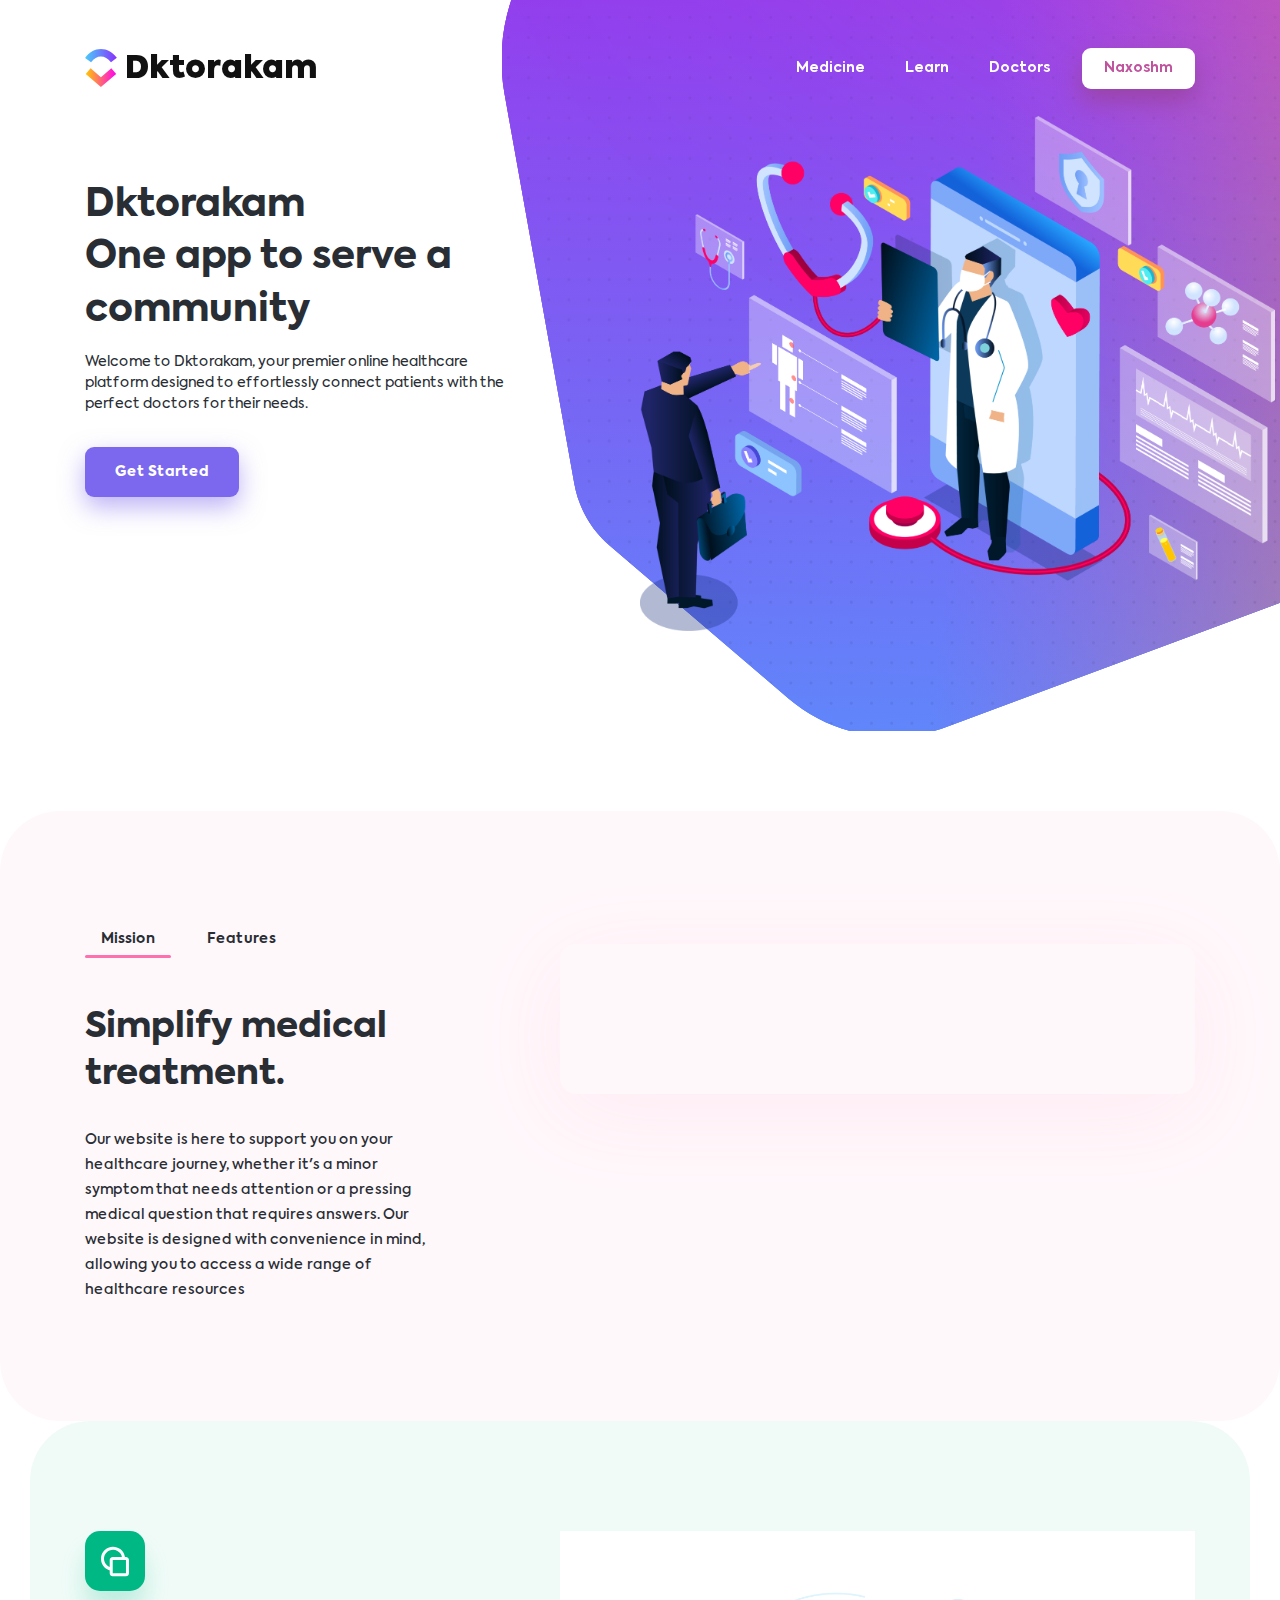
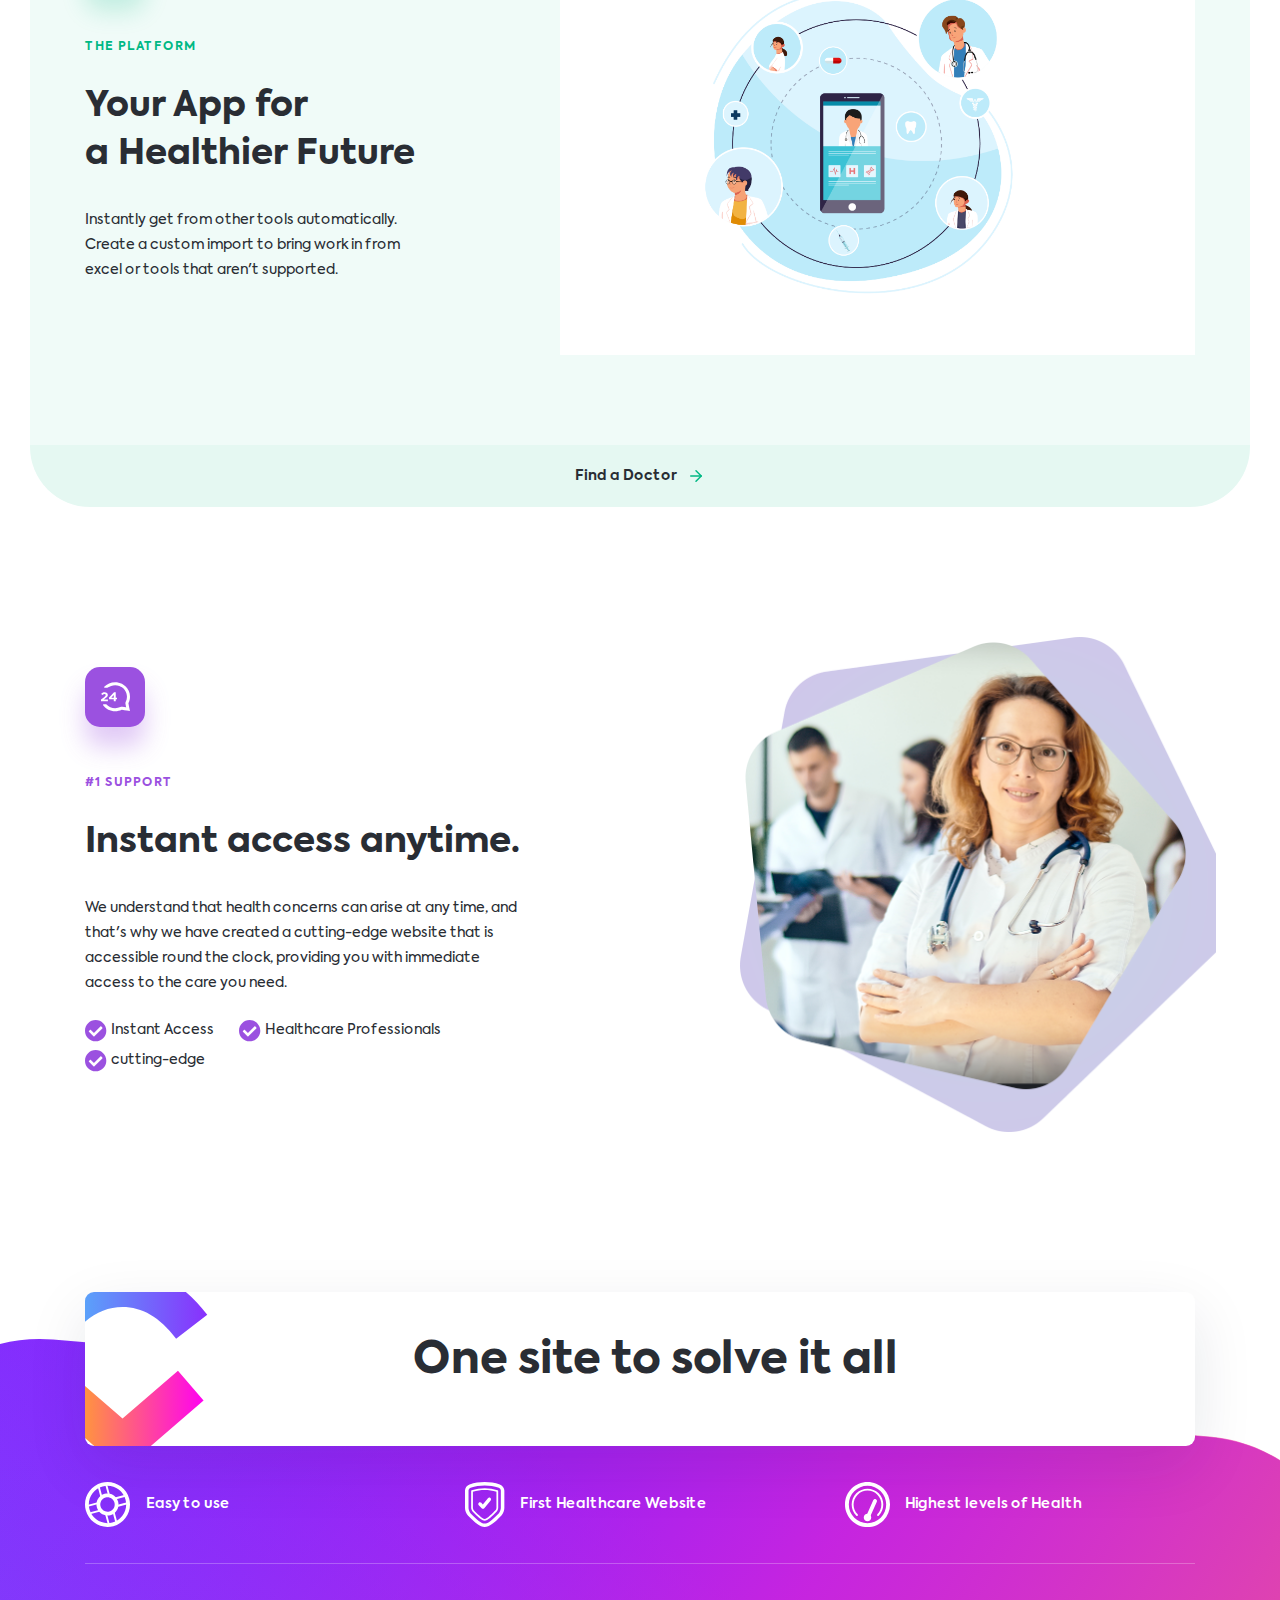
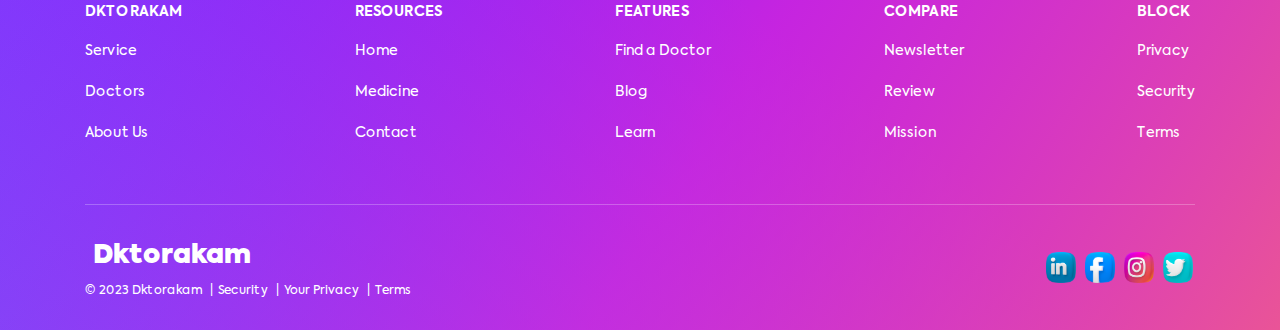
==== commit a4c8d290: "added some libraries" ====
--- a/index.html
+++ b/index.html
@@ -101,7 +101,7 @@
 								</div> -->
                 </li>
                 <li class="nav-item">
-                  <a class="nav-link" href="javascript:void(0)"> Learn </a>
+                  <a class="nav-link" href="index.html#2"> Learn </a>
                 </li>
                 <li class="nav-item">
                   <a class="nav-link" href="search.html">Doctors</a>
@@ -176,7 +176,7 @@
     </div>
 
     <!-- Features (pink) Section -->
-    <section class="features features--pink">
+    <section id= "2" class="features--pink">
       <div class="features__container mx-auto">
         <div class="container">
           <div class="row">
@@ -1143,7 +1143,7 @@
                       </li>
                       <li class="footer__block__list__item">
                         <a href="#!" class="footer__block__list__link"
-                          >Service</a
+                          >Medicine</a
                         >
                       </li>
                       <li class="footer__block__list__item">
@@ -1172,7 +1172,7 @@
                       </li>
                       <li class="footer__block__list__item">
                         <a href="#!" class="footer__block__list__link"
-                          >About Us</a
+                          >Learn</a
                         >
                       </li>
                     </ul>
--- a/assets/css/style.css
+++ b/assets/css/style.css
@@ -0,0 +1,2627 @@
+/*
+------------------
+
+------------------
+*/
+/* Google Fonts Link */
+@import url("https://fonts.googleapis.com/css2?family=Roboto+Condensed:wght@400;700&display=swap");
+/* Custom Fonts Link */
+@font-face {
+  font-family: "Axiforma";
+  src: url("../fonts/axiforma/Axiforma-Thin.eot");
+  src: local("Axiforma Thin"), local("Axiforma-Thin"),
+    url("../fonts/axiforma/Axiforma-Thin.eot?#iefix")
+      format("embedded-opentype"),
+    url("../fonts/axiforma/Axiforma-Thin.woff2") format("woff2"),
+    url("../fonts/axiforma/Axiforma-Thin.woff") format("woff"),
+    url("../fonts/axiforma/Axiforma-Thin.ttf") format("truetype");
+  font-weight: 100;
+  font-style: normal;
+}
+
+@font-face {
+  font-family: "Axiforma";
+  src: url("../fonts/axiforma/Axiforma-Book.eot");
+  src: local("Axiforma Book"), local("Axiforma-Book"),
+    url("../fonts/axiforma/Axiforma-Book.eot?#iefix")
+      format("embedded-opentype"),
+    url("../fonts/axiforma/Axiforma-Book.woff2") format("woff2"),
+    url("../fonts/axiforma/Axiforma-Book.woff") format("woff"),
+    url("../fonts/axiforma/Axiforma-Book.ttf") format("truetype");
+  font-weight: normal;
+  font-style: normal;
+}
+
+@font-face {
+  font-family: "Axiforma";
+  src: url("../fonts/axiforma/Axiforma-Regular.eot");
+  src: local("Axiforma Regular"), local("Axiforma-Regular"),
+    url("../fonts/axiforma/Axiforma-Regular.eot?#iefix")
+      format("embedded-opentype"),
+    url("../fonts/axiforma/Axiforma-Regular.woff2") format("woff2"),
+    url("../fonts/axiforma/Axiforma-Regular.woff") format("woff"),
+    url("../fonts/axiforma/Axiforma-Regular.ttf") format("truetype");
+  font-weight: normal;
+  font-style: normal;
+}
+
+@font-face {
+  font-family: "Axiforma";
+  src: url("../fonts/axiforma/Axiforma-Light.eot");
+  src: local("Axiforma Light"), local("Axiforma-Light"),
+    url("../fonts/axiforma/Axiforma-Light.eot?#iefix")
+      format("embedded-opentype"),
+    url("../fonts/axiforma/Axiforma-Light.woff2") format("woff2"),
+    url("../fonts/axiforma/Axiforma-Light.woff") format("woff"),
+    url("../fonts/axiforma/Axiforma-Light.ttf") format("truetype");
+  font-weight: 300;
+  font-style: normal;
+}
+
+@font-face {
+  font-family: "Axiforma";
+  src: url("../fonts/axiforma/Axiforma-Medium.eot");
+  src: local("Axiforma Medium"), local("Axiforma-Medium"),
+    url("../fonts/axiforma/Axiforma-Medium.eot?#iefix")
+      format("embedded-opentype"),
+    url("../fonts/axiforma/Axiforma-Medium.woff2") format("woff2"),
+    url("../fonts/axiforma/Axiforma-Medium.woff") format("woff"),
+    url("../fonts/axiforma/Axiforma-Medium.ttf") format("truetype");
+  font-weight: 500;
+  font-style: normal;
+}
+
+@font-face {
+  font-family: "Axiforma";
+  src: url("../fonts/axiforma/Axiforma-SemiBold.eot");
+  src: local("Axiforma SemiBold"), local("Axiforma-SemiBold"),
+    url("../fonts/axiforma/Axiforma-SemiBold.eot?#iefix")
+      format("embedded-opentype"),
+    url("../fonts/axiforma/Axiforma-SemiBold.woff2") format("woff2"),
+    url("../fonts/axiforma/Axiforma-SemiBold.woff") format("woff"),
+    url("../fonts/axiforma/Axiforma-SemiBold.ttf") format("truetype");
+  font-weight: 600;
+  font-style: normal;
+}
+
+@font-face {
+  font-family: "Axiforma";
+  src: url("../fonts/axiforma/Axiforma-Bold.eot");
+  src: local("Axiforma Bold"), local("Axiforma-Bold"),
+    url("../fonts/axiforma/Axiforma-Bold.eot?#iefix")
+      format("embedded-opentype"),
+    url("../fonts/axiforma/Axiforma-Bold.woff2") format("woff2"),
+    url("../fonts/axiforma/Axiforma-Bold.woff") format("woff"),
+    url("../fonts/axiforma/Axiforma-Bold.ttf") format("truetype");
+  font-weight: bold;
+  font-style: normal;
+}
+
+@font-face {
+  font-family: "Axiforma";
+  src: url("../fonts/axiforma/Axiforma-ExtraBold.eot");
+  src: local("Axiforma ExtraBold"), local("Axiforma-ExtraBold"),
+    url("../fonts/axiforma/Axiforma-ExtraBold.eot?#iefix")
+      format("embedded-opentype"),
+    url("../fonts/axiforma/Axiforma-ExtraBold.woff2") format("woff2"),
+    url("../fonts/axiforma/Axiforma-ExtraBold.woff") format("woff"),
+    url("../fonts/axiforma/Axiforma-ExtraBold.ttf") format("truetype");
+  font-weight: 800;
+  font-style: normal;
+}
+
+@font-face {
+  font-family: "Axiforma";
+  src: url("../fonts/axiforma/Axiforma-Black.eot");
+  src: local("Axiforma Black"), local("Axiforma-Black"),
+    url("../fonts/axiforma/Axiforma-Black.eot?#iefix")
+      format("embedded-opentype"),
+    url("../fonts/axiforma/Axiforma-Black.woff2") format("woff2"),
+    url("../fonts/axiforma/Axiforma-Black.woff") format("woff"),
+    url("../fonts/axiforma/Axiforma-Black.ttf") format("truetype");
+  font-weight: 900;
+  font-style: normal;
+}
+
+@font-face {
+  font-family: "Axiforma";
+  src: url("../fonts/axiforma/Axiforma-Heavy.eot");
+  src: local("Axiforma Heavy"), local("Axiforma-Heavy"),
+    url("../fonts/axiforma/Axiforma-Heavy.eot?#iefix")
+      format("embedded-opentype"),
+    url("../fonts/axiforma/Axiforma-Heavy.woff2") format("woff2"),
+    url("../fonts/axiforma/Axiforma-Heavy.woff") format("woff"),
+    url("../fonts/axiforma/Axiforma-Heavy.ttf") format("truetype");
+  font-weight: 900;
+  font-style: normal;
+}
+
+/* Typography Reset */
+h1,
+.h1,
+h2,
+.h2,
+h3,
+.h3,
+h4,
+.h4,
+h5,
+.h5,
+h6,
+.h6 {
+  font-family: "Axiforma", Arial, serif;
+}
+
+h1,
+.h1 {
+  font-size: 2.25rem;
+}
+
+h2,
+.h2 {
+  font-size: 1.875rem;
+}
+
+h3,
+.h3 {
+  font-size: 1.5rem;
+}
+
+h4,
+.h4 {
+  font-size: 1.125rem;
+}
+
+h5,
+.h5 {
+  font-size: 0.75rem;
+}
+
+p {
+  font-size: 1rem;
+}
+
+@media (max-width: 575px) {
+  p {
+    font-size: 0.875rem;
+  }
+}
+
+/* Reset CSS */
+*,
+*::before,
+*::after {
+  margin: 0;
+  padding: 0;
+  outline: none;
+  -webkit-tap-highlight-color: transparent;
+}
+
+::-moz-selection {
+  color: #ffffff;
+  background: #7b68ee;
+}
+
+::selection {
+  color: #ffffff;
+  background: #7b68ee;
+}
+
+html,
+body {
+  scroll-behavior: smooth;
+}
+
+html {
+  font-size: 16px;
+  -webkit-text-size-adjust: none;
+  -moz-text-size-adjust: none;
+  -ms-text-size-adjust: none;
+  text-size-adjust: none;
+}
+
+body {
+  color: #292d34;
+  font-weight: 400;
+  font-family: "Axiforma", Arial, serif;
+  text-rendering: optimizeSpeed;
+}
+
+a,
+a:hover,
+a:focus,
+a:active {
+  text-decoration: none;
+  color: unset;
+}
+
+button,
+button:hover,
+button:focus,
+button:active {
+  outline: none;
+}
+
+input:-webkit-autofill {
+  -webkit-text-fill-color: unset;
+  -webkit-transition: background-color 5000s;
+  -o-transition: background-color 5000s;
+  -moz-transition: background-color 5000s;
+  transition: background-color 5000s;
+}
+
+ul,
+ol {
+  list-style: none;
+}
+
+img {
+  -o-object-fit: cover;
+  object-fit: cover;
+}
+
+.user-select-none {
+  pointer-events: none;
+}
+
+.list-inline {
+  font-size: 0;
+}
+
+.list-inline-item {
+  font-size: 1rem;
+}
+
+/* Custom Container Style */
+@media (min-width: 1401px) {
+  .container {
+    max-width: 1230px;
+  }
+}
+
+/* Common Slick Style */
+.slick__arrows {
+  bottom: 5%;
+  position: absolute;
+  z-index: 2;
+  width: 2.5rem;
+  height: 2.5rem;
+  background-color: transparent;
+  text-align: center;
+  cursor: pointer;
+  border: 1px solid #292d34;
+  -webkit-transition: all 0.2s;
+  -o-transition: all 0.2s;
+  -moz-transition: all 0.2s;
+  transition: all 0.2s;
+}
+
+.slick__arrows--left {
+  right: -moz-calc(5% + 55px);
+  right: calc(5% + 55px);
+}
+
+.slick__arrows--right {
+  right: 5%;
+}
+
+.slick__arrows.slick-disabled {
+  opacity: 0.25;
+}
+
+.slick__arrows.slick-disabled:hover,
+.slick__arrows.slick-disabled:focus-visible {
+  border-color: #292d34;
+  background-color: transparent;
+  -webkit-box-shadow: none;
+  box-shadow: none;
+}
+
+.slick__arrows__image {
+  max-width: 0.9375rem;
+}
+
+.slick__arrows:hover,
+.slick__arrows:focus-visible {
+  border-color: #7b68ee;
+  background-color: #ffffff;
+  -webkit-box-shadow: 0 19.0016px 90.2576px rgba(253, 113, 175, 0.1);
+  box-shadow: 0 19.0016px 90.2576px rgba(253, 113, 175, 0.1);
+}
+
+/* Veno Box Style */
+.vbox-close {
+  top: 2%;
+  right: 2%;
+  width: 4rem;
+  height: 4rem;
+  border-radius: 50%;
+  padding: 0;
+  padding-top: 0.375rem;
+  display: -webkit-box;
+  display: -webkit-flex;
+  display: -moz-box;
+  display: -ms-flexbox;
+  display: flex;
+  -webkit-box-align: center;
+  -webkit-align-items: center;
+  -moz-box-align: center;
+  -ms-flex-align: center;
+  align-items: center;
+  -webkit-box-pack: center;
+  -webkit-justify-content: center;
+  -moz-box-pack: center;
+  -ms-flex-pack: center;
+  justify-content: center;
+  font-size: 3rem;
+  background: #7b68ee !important;
+  color: #ffffff !important;
+  -webkit-transition: -webkit-transform 0.2s ease-in-out;
+  transition: -webkit-transform 0.2s ease-in-out;
+  -o-transition: -o-transform 0.2s ease-in-out;
+  -moz-transition: transform 0.2s ease-in-out, -moz-transform 0.2s ease-in-out;
+  transition: transform 0.2s ease-in-out;
+  transition: transform 0.2s ease-in-out, -webkit-transform 0.2s ease-in-out,
+    -moz-transform 0.2s ease-in-out, -o-transform 0.2s ease-in-out;
+}
+
+.vbox-close:hover {
+  -webkit-transform: rotate(45deg);
+  -moz-transform: rotate(45deg);
+  -ms-transform: rotate(45deg);
+  -o-transform: rotate(45deg);
+  transform: rotate(45deg);
+}
+
+.vbox-preloader .sk-child,
+.vbox-preloader .sk-rect,
+.vbox-preloader .sk-cube,
+.vbox-preloader .sk-spinner,
+.vbox-preloader .sk-rotating-plane {
+  background: #7b68ee !important;
+}
+
+.vbox-next,
+.vbox-prev {
+  width: 3rem;
+  height: 3rem;
+}
+
+.vbox-next span,
+.vbox-prev span {
+  width: 2rem;
+  height: 2rem;
+  border-width: 4px;
+  border-top-color: #7b68ee !important;
+  border-right-color: #7b68ee !important;
+}
+
+/* Preloader Section Style */
+.preloader {
+  top: 0;
+  left: 0;
+  z-index: 9999;
+}
+
+/* Common Section Gap Style */
+.section-gap {
+  padding: 6rem 0;
+}
+
+@media (max-width: 991px) {
+  .section-gap {
+    padding: 3rem 0;
+  }
+}
+
+.section-gap--fix {
+  padding-bottom: -moz-calc(6rem - 30px);
+  padding-bottom: calc(6rem - 30px);
+}
+
+@media (max-width: 991px) {
+  .section-gap--fix {
+    padding-bottom: -moz-calc(3rem - 30px);
+    padding-bottom: calc(3rem - 30px);
+  }
+}
+
+/* Common Section Heading Style */
+.section-header {
+  margin-bottom: 3.125rem;
+}
+
+@media (max-width: 575px) {
+  .section-header {
+    margin-bottom: 1.875rem;
+  }
+}
+
+.section-header__title {
+  font-size: 2.5rem;
+  font-family: unset;
+}
+
+@media (max-width: 767px) {
+  .section-header__title {
+    font-size: 1.875rem;
+  }
+}
+
+@media (max-width: 575px) {
+  .section-header__title {
+    font-size: 1.625rem;
+  }
+}
+
+.primary-text {
+  color: #7b68ee;
+}
+
+/* Common Transition Style */
+.header .navbar-toggler,
+.header .navbar .nav-item .dropdown-toggle__icon,
+.header .navbar .nav-item .dropdown-menu,
+.header .navbar .nav-item .dropdown-item,
+.header .navbar .nav-link,
+.header .navbar .nav-btn {
+  -webkit-transition: all 0.6s ease;
+  -o-transition: all 0.6s ease;
+  -moz-transition: all 0.6s ease;
+  transition: all 0.6s ease;
+}
+
+/* Common  Border Radius Style */
+.primary-btn,
+.scroll-top__btn,
+.banner__form .form-control,
+.header .navbar .nav-link,
+.header .navbar .nav-btn,
+.footer__card,
+.features__btn__text {
+  border-radius: 0.5625rem;
+}
+
+/* Common Font-Awesome font-family Style */
+/* Common Button's Style */
+.primary-btn {
+  display: inline-block;
+  color: #ffffff;
+  font-size: 0.875rem;
+  font-family: "Axiforma", Arial, serif;
+  font-weight: 800;
+  padding: 2px 1.875rem;
+  min-width: 8.625rem;
+  min-height: 3.125rem;
+  background: #7b68ee;
+  text-transform: capitalize;
+  border: 0;
+  -webkit-transition: 0.2s;
+  -o-transition: 0.2s;
+  -moz-transition: 0.2s;
+  transition: 0.2s;
+}
+
+.primary-btn--primary {
+  -webkit-box-shadow: 0 0.625rem 1.5625rem rgba(123, 104, 238, 0.5);
+  box-shadow: 0 0.625rem 1.5625rem rgba(123, 104, 238, 0.5);
+}
+
+.primary-btn--primary.dark-hover:hover,
+.primary-btn--primary.dark-hover:focus-visible {
+  background-color: #5c4dbc;
+}
+
+.primary-btn--pink {
+  background-color: #fd71af;
+  -webkit-box-shadow: 0 0.625rem 1.5625rem rgba(253, 113, 175, 0.3);
+  box-shadow: 0 0.625rem 1.5625rem rgba(253, 113, 175, 0.3);
+}
+
+.primary-btn--pink:hover,
+.primary-btn--pink:focus-visible {
+  -webkit-box-shadow: 0 0.625rem 1.5625rem rgba(253, 113, 175, 0.5);
+  box-shadow: 0 0.625rem 1.5625rem rgba(253, 113, 175, 0.5);
+}
+
+.primary-btn--cyen {
+  background-color: #49ccf9;
+  -webkit-box-shadow: 0 0.625rem 1.5625rem rgba(73, 204, 249, 0.3);
+  box-shadow: 0 0.625rem 1.5625rem rgba(73, 204, 249, 0.3);
+}
+
+.primary-btn--cyen:hover,
+.primary-btn--cyen:focus-visible {
+  -webkit-box-shadow: 0 0.625rem 1.5625rem rgba(73, 204, 249, 0.5);
+  box-shadow: 0 0.625rem 1.5625rem rgba(73, 204, 249, 0.5);
+}
+
+.scroll-top {
+  bottom: 3%;
+  right: 1%;
+  display: none;
+  cursor: pointer;
+  z-index: 7;
+}
+
+@media (max-width: 575px) {
+  .scroll-top {
+    bottom: 2%;
+  }
+}
+
+.scroll-top__btn {
+  width: 2.8rem;
+  height: 2.8rem;
+  font-size: 1.1rem;
+  color: #ffffff;
+  background: #7b68ee;
+  -webkit-box-shadow: 0 0.625rem 1.5625rem rgba(123, 104, 238, 0.5);
+  box-shadow: 0 0.625rem 1.5625rem rgba(123, 104, 238, 0.5);
+}
+
+/* Common Nav Pills Style */
+.nav-pills .nav-item:not(:last-child) {
+  margin-right: 1.25rem;
+}
+
+.nav-pills .nav-link {
+  color: #292d34;
+  font-size: 0.875rem;
+  font-weight: 700;
+}
+
+@media (max-width: 575px) {
+  .nav-pills .nav-link {
+    padding-left: 0;
+    padding-right: 0;
+  }
+}
+
+.nav-pills .nav-link.active {
+  color: #292d34;
+  background-color: transparent;
+}
+
+.nav-pills .nav-link::after {
+  content: "";
+  position: absolute;
+  bottom: 0;
+  left: 50%;
+  -webkit-transform: translateX(-50%) scaleX(0);
+  -moz-transform: translateX(-50%) scaleX(0);
+  -ms-transform: translateX(-50%) scaleX(0);
+  -o-transform: translateX(-50%) scaleX(0);
+  transform: translateX(-50%) scaleX(0);
+  width: 100%;
+  height: 3px;
+  border-radius: 3px;
+  background-color: #7b68ee;
+  opacity: 0;
+  -webkit-transition: all 0.2s linear;
+  -o-transition: all 0.2s linear;
+  -moz-transition: all 0.2s linear;
+  transition: all 0.2s linear;
+}
+
+.nav-pills .nav-link.active::after,
+.nav-pills .nav-link:hover::after,
+.nav-pills .nav-link:focus-visible::after {
+  opacity: 1;
+  -webkit-transform: translateX(-50%) scaleX(1);
+  -moz-transform: translateX(-50%) scaleX(1);
+  -ms-transform: translateX(-50%) scaleX(1);
+  -o-transform: translateX(-50%) scaleX(1);
+  transform: translateX(-50%) scaleX(1);
+}
+
+@media (min-width: 768px) {
+  .nav-pills--with-count .nav-item {
+    width: 50%;
+    margin-right: 0 !important;
+  }
+  .nav-pills--with-count .nav-link {
+    color: #b9bec7;
+    -webkit-transition: all 0.2s;
+    -o-transition: all 0.2s;
+    -moz-transition: all 0.2s;
+    transition: all 0.2s;
+  }
+  .nav-pills--with-count .nav-link__count {
+    color: #292d34;
+    font-size: 0.5625rem;
+    font-weight: 700;
+    line-height: 1;
+    width: 1.5625rem;
+    height: 1.5625rem;
+    background-color: #ffffff;
+    margin-right: 0.625rem;
+  }
+  .nav-pills--with-count .nav-link::after {
+    display: none;
+  }
+  .nav-pills--with-count .nav-link::before {
+    content: "";
+    position: absolute;
+    right: 0;
+    -webkit-transform-origin: right center;
+    -moz-transform-origin: right center;
+    -ms-transform-origin: right center;
+    -o-transform-origin: right center;
+    transform-origin: right center;
+    -webkit-transform: scaleX(0);
+    -moz-transform: scaleX(0);
+    -ms-transform: scaleX(0);
+    -o-transform: scaleX(0);
+    transform: scaleX(0);
+    width: 2.8125rem;
+    height: 5px;
+    border-radius: 5px;
+    background-color: #00b884;
+    -webkit-transition: all 0.3s ease-in-out;
+    -o-transition: all 0.3s ease-in-out;
+    -moz-transition: all 0.3s ease-in-out;
+    transition: all 0.3s ease-in-out;
+  }
+  .nav-pills--with-count .nav-link.active .nav-link__count {
+    color: #ffffff;
+    background-color: #00b884;
+    -webkit-box-shadow: 0 20px 25px rgba(0, 184, 132, 0.2);
+    box-shadow: 0 20px 25px rgba(0, 184, 132, 0.2);
+  }
+  .nav-pills--with-count .nav-link.active::before {
+    -webkit-transform: scaleX(1);
+    -moz-transform: scaleX(1);
+    -ms-transform: scaleX(1);
+    -o-transform: scaleX(1);
+    transform: scaleX(1);
+  }
+  .nav-pills--with-count .nav-link.active,
+  .nav-pills--with-count .nav-link:hover,
+  .nav-pills--with-count .nav-link:focus-visible {
+    color: #292d34;
+  }
+}
+
+/* Form Section Style */
+.banner__form .form-control {
+  color: #292d34;
+  font-size: 0.875rem;
+  border: 1px solid rgba(185, 190, 199, 0.6);
+  -webkit-box-shadow: 0 1.1875rem 1.5625rem rgba(10, 10, 51, 0.04);
+  box-shadow: 0 1.1875rem 1.5625rem rgba(10, 10, 51, 0.04);
+  text-shadow: none;
+  padding: 1.3125rem;
+  min-height: 3.5rem;
+  caret-color: #7b68ee;
+  -webkit-transition: 0.2s;
+  -o-transition: 0.2s;
+  -moz-transition: 0.2s;
+  transition: 0.2s;
+}
+
+.banner__form .form-control:hover,
+.banner__form .form-control:focus {
+  -webkit-box-shadow: 0 1.1875rem 1.5625rem rgba(10, 10, 51, 0.11);
+  box-shadow: 0 1.1875rem 1.5625rem rgba(10, 10, 51, 0.11);
+}
+
+.banner__form .form-control:focus {
+  border-color: #7b68ee;
+}
+
+.banner__form .form-control::-webkit-input-placeholder {
+  color: #b9bec7;
+  text-shadow: none;
+  font-weight: 400;
+}
+
+.banner__form .form-control:-moz-placeholder {
+  color: #b9bec7;
+  text-shadow: none;
+  font-weight: 400;
+}
+
+.banner__form .form-control::-moz-placeholder {
+  color: #b9bec7;
+  text-shadow: none;
+  font-weight: 400;
+}
+
+.banner__form .form-control:-ms-input-placeholder {
+  color: #b9bec7;
+  text-shadow: none;
+  font-weight: 400;
+}
+
+.banner__form .form-control::-ms-input-placeholder {
+  color: #b9bec7;
+  text-shadow: none;
+  font-weight: 400;
+}
+
+.banner__form .form-control::placeholder {
+  color: #b9bec7;
+  text-shadow: none;
+  font-weight: 400;
+}
+
+.banner__form .invalid-feedback {
+  color: #ffffff;
+  background-color: #e04f44;
+  font-size: 0.6875rem;
+  font-weight: 600;
+  padding: 6px 0;
+  -webkit-box-shadow: 0 20.2778px 60.8333px rgba(16, 30, 54, 0.1),
+    0 20.2778px 60.8333px rgba(16, 30, 54, 0.1);
+  box-shadow: 0 20.2778px 60.8333px rgba(16, 30, 54, 0.1),
+    0 20.2778px 60.8333px rgba(16, 30, 54, 0.1);
+  border-radius: 0 0 0.5625rem 0.5625rem;
+}
+
+.modal__form .form-group {
+  margin-bottom: 1.5625rem;
+}
+
+.modal__form .form-label,
+.modal__form .form-control {
+  font-size: 0.75rem;
+  font-weight: 500;
+}
+
+.modal__form .form-label {
+  color: #000000;
+}
+
+.modal__form .form-label__required {
+  font-size: 0.75rem;
+  color: #e04f44;
+}
+
+.modal__form .form-control {
+  color: #292d34;
+  border: 1px solid #e4e4e4;
+  -webkit-box-shadow: none;
+  box-shadow: none;
+  text-shadow: none;
+  min-height: 2.5rem;
+  caret-color: #7b68ee;
+  -webkit-transition: 0.2s;
+  -o-transition: 0.2s;
+  -moz-transition: 0.2s;
+  transition: 0.2s;
+  border-radius: 4px;
+}
+
+.modal__form .form-control::-webkit-input-placeholder {
+  color: #b9bec7;
+  text-shadow: none;
+  font-weight: 400;
+}
+
+.modal__form .form-control:-moz-placeholder {
+  color: #b9bec7;
+  text-shadow: none;
+  font-weight: 400;
+}
+
+.modal__form .form-control::-moz-placeholder {
+  color: #b9bec7;
+  text-shadow: none;
+  font-weight: 400;
+}
+
+.modal__form .form-control:-ms-input-placeholder {
+  color: #b9bec7;
+  text-shadow: none;
+  font-weight: 400;
+}
+
+.modal__form .form-control::-ms-input-placeholder {
+  color: #b9bec7;
+  text-shadow: none;
+  font-weight: 400;
+}
+
+.modal__form .form-control::placeholder {
+  color: #b9bec7;
+  text-shadow: none;
+  font-weight: 400;
+}
+
+.modal__form .invalid-feedback {
+  color: #e04f44;
+  font-size: 0.625rem;
+  font-weight: 500;
+}
+
+.modal__form.was-validated .form-group {
+  margin-bottom: 0.625rem;
+}
+
+.signup-form {
+  padding: 0.625rem;
+  border-radius: 18.778px;
+}
+
+.signup-form-wrapper {
+  background: rgba(255, 255, 255, 0.5);
+  -webkit-box-shadow: 0 13.373px 75.66px rgba(38, 33, 74, 0.5);
+  box-shadow: 0 13.373px 75.66px rgba(38, 33, 74, 0.5);
+  border-radius: 22.78px;
+  padding: 6px;
+  max-width: 32.5rem;
+}
+
+.signup-form .form-control {
+  text-shadow: none;
+  min-height: 2.5rem;
+}
+
+@media (max-width: 575px) {
+  .signup-form .form-control {
+    min-height: 3.125rem;
+  }
+}
+
+.signup-form .form-control:placeholder {
+  color: rgba(41, 45, 52, 0.4);
+}
+
+@media (max-width: 575px) {
+  .signup-form .primary-btn {
+    width: 100%;
+  }
+}
+
+.custom-select {
+  cursor: pointer;
+  background: url("../images/icons/arrow-down.svg") no-repeat 95% 50%/15px !important;
+}
+
+.banner__form .form-control.is-invalid:focus,
+.banner__form.was-validated .form-control:invalid:focus,
+.banner__form .form-control.is-valid:focus,
+.banner__form.was-validated .form-control:valid:focus,
+.modal__form .form-control.is-invalid:focus,
+.modal__form.was-validated .form-control:invalid:focus,
+.modal__form .form-control.is-valid:focus,
+.modal__form.was-validated .form-control:valid:focus,
+.signup-form .form-control.is-invalid:focus,
+.signup-form.was-validated .form-control:invalid:focus,
+.signup-form .form-control.is-valid:focus,
+.signup-form.was-validated .form-control:valid:focus {
+  -webkit-box-shadow: none;
+  box-shadow: none;
+}
+
+.banner__form .form-control.is-invalid,
+.banner__form.was-validated .form-control:invalid {
+  border-color: #e04f44;
+  border-radius: 0.5625rem 0.5625rem 0 0;
+}
+
+.banner__form .form-control.is-valid,
+.banner__form.was-validated .form-control:valid {
+  border-color: #00b884;
+}
+
+.modal__form .form-control.is-invalid,
+.modal__form.was-validated .form-control:invalid,
+.modal__form .form-control.is-valid,
+.modal__form.was-validated .form-control:valid,
+.signup-form .form-control.is-invalid,
+.signup-form.was-validated .form-control:invalid,
+.signup-form .form-control.is-valid,
+.signup-form.was-validated .form-control:valid {
+  background-image: none;
+}
+
+.modal__form .form-control.is-invalid,
+.modal__form.was-validated .form-control:invalid,
+.modal__form .form-control.is-valid,
+.modal__form.was-validated .form-control:valid {
+  border-color: #e4e4e4;
+}
+
+/* Common Modal's Style */
+.modal-backdrop.show {
+  opacity: 0.65;
+}
+
+.modal__closer {
+  font-size: 1.875rem;
+  color: #7c828d;
+  right: 1rem;
+  -webkit-transition: -webkit-transform 0.2s;
+  transition: -webkit-transform 0.2s;
+  -o-transition: -o-transform 0.2s;
+  -moz-transition: transform 0.2s, -moz-transform 0.2s;
+  transition: transform 0.2s;
+  transition: transform 0.2s, -webkit-transform 0.2s, -moz-transform 0.2s,
+    -o-transform 0.2s;
+}
+
+.modal__closer:hover {
+  -webkit-transform: rotate(90deg);
+  -moz-transform: rotate(90deg);
+  -ms-transform: rotate(90deg);
+  -o-transform: rotate(90deg);
+  transform: rotate(90deg);
+}
+
+.modal__title {
+  font-size: 1.25rem;
+  font-weight: 700;
+  line-height: 1;
+  letter-spacing: -0.05em;
+}
+
+@media (min-width: 768px) {
+  .modal__title {
+    font-size: 1.6875rem;
+  }
+}
+
+#contactModal .modal-dialog {
+  max-width: 26.25rem;
+}
+
+@media (min-width: 768px) {
+  #contactModal .modal-content {
+    padding-top: 1.875rem;
+    padding-bottom: 1.875rem;
+  }
+}
+
+@media (min-width: 768px) {
+  #contactModal .modal-body {
+    padding-left: 1.5rem;
+    padding-right: 1.5rem;
+  }
+}
+
+#signUpModal {
+  padding-right: 0 !important;
+}
+
+#signUpModal .modal__closer {
+  top: 1rem;
+  color: #ffffff;
+  width: 3.125rem;
+  height: 3.125rem;
+  border: 3px solid #ffffff;
+}
+
+#signUpModal .modal-dialog {
+  max-width: unset;
+}
+
+@media (min-width: 768px) {
+  #signUpModal .modal-body {
+    padding-left: 6.25rem;
+  }
+}
+
+#signUpModal .modal-body::before {
+  content: "";
+  position: absolute;
+  top: 0;
+  left: 0;
+  width: 100%;
+  height: 100%;
+  background: url("../images/sign-up/signup-bg.svg") no-repeat 0 50%/890px;
+  -webkit-transition: -webkit-transform 0.3s cubic-bezier(0.7, 0.2, 0.5, 1);
+  transition: -webkit-transform 0.3s cubic-bezier(0.7, 0.2, 0.5, 1);
+  -o-transition: -o-transform 0.3s cubic-bezier(0.7, 0.2, 0.5, 1);
+  -moz-transition: transform 0.3s cubic-bezier(0.7, 0.2, 0.5, 1),
+    -moz-transform 0.3s cubic-bezier(0.7, 0.2, 0.5, 1);
+  transition: transform 0.3s cubic-bezier(0.7, 0.2, 0.5, 1);
+  transition: transform 0.3s cubic-bezier(0.7, 0.2, 0.5, 1),
+    -webkit-transform 0.3s cubic-bezier(0.7, 0.2, 0.5, 1),
+    -moz-transform 0.3s cubic-bezier(0.7, 0.2, 0.5, 1),
+    -o-transform 0.3s cubic-bezier(0.7, 0.2, 0.5, 1);
+  -webkit-transform: translate(-100%, 0);
+  -moz-transform: translate(-100%, 0);
+  -ms-transform: translate(-100%, 0);
+  -o-transform: translate(-100%, 0);
+  transform: translate(-100%, 0);
+  z-index: -1;
+}
+
+#signUpModal .modal-body__content__heading {
+  color: #ffffff;
+  text-shadow: 0 1px 1px rgba(0, 0, 0, 0.2);
+  opacity: 0;
+  -webkit-transition: all 0.3s cubic-bezier(0.7, 0.2, 0.5, 1);
+  -o-transition: all 0.3s cubic-bezier(0.7, 0.2, 0.5, 1);
+  -moz-transition: all 0.3s cubic-bezier(0.7, 0.2, 0.5, 1);
+  transition: all 0.3s cubic-bezier(0.7, 0.2, 0.5, 1);
+}
+
+@media (max-width: 767px) {
+  #signUpModal .modal-body__content__heading {
+    text-align: center;
+    -webkit-transform: translateY(-100%);
+    -moz-transform: translateY(-100%);
+    -ms-transform: translateY(-100%);
+    -o-transform: translateY(-100%);
+    transform: translateY(-100%);
+  }
+}
+
+@media (min-width: 768px) {
+  #signUpModal .modal-body__content__heading {
+    -webkit-transform: translateX(-100%);
+    -moz-transform: translateX(-100%);
+    -ms-transform: translateX(-100%);
+    -o-transform: translateX(-100%);
+    transform: translateX(-100%);
+    margin-right: 3.125rem;
+  }
+}
+
+@media (max-width: 991px) {
+  #signUpModal .modal-body__content__heading {
+    margin-bottom: 1.25rem;
+  }
+}
+
+#signUpModal .modal-body .signup-form-wrapper {
+  opacity: 0;
+  -webkit-transition: all 0.3s cubic-bezier(0.7, 0.2, 0.5, 1) 0.4s;
+  -o-transition: all 0.3s cubic-bezier(0.7, 0.2, 0.5, 1) 0.4s;
+  -moz-transition: all 0.3s cubic-bezier(0.7, 0.2, 0.5, 1) 0.4s;
+  transition: all 0.3s cubic-bezier(0.7, 0.2, 0.5, 1) 0.4s;
+}
+
+@media (max-width: 767px) {
+  #signUpModal .modal-body .signup-form-wrapper {
+    margin: 0 auto;
+    -webkit-transform: translateY(10%);
+    -moz-transform: translateY(10%);
+    -ms-transform: translateY(10%);
+    -o-transform: translateY(10%);
+    transform: translateY(10%);
+  }
+}
+
+@media (min-width: 768px) {
+  #signUpModal .modal-body .signup-form-wrapper {
+    -webkit-transform: translateX(10%);
+    -moz-transform: translateX(10%);
+    -ms-transform: translateX(10%);
+    -o-transform: translateX(10%);
+    transform: translateX(10%);
+  }
+}
+
+#signUpModal .modal-body__title {
+  font-size: 1.875rem;
+  font-weight: 800;
+}
+
+@media (min-width: 992px) {
+  #signUpModal .modal-body__title {
+    font-size: 2.75rem;
+  }
+}
+
+#signUpModal .modal-body__sub-title {
+  font-size: 1rem;
+  font-weight: 600;
+}
+
+@media (min-width: 992px) {
+  #signUpModal .modal-body__sub-title {
+    font-size: 1.25rem;
+  }
+}
+
+#signUpModal.fade .modal-dialog {
+  -webkit-transition: -webkit-transform 0.3s cubic-bezier(0.7, 0.2, 0.5, 1) 0.2s;
+  transition: -webkit-transform 0.3s cubic-bezier(0.7, 0.2, 0.5, 1) 0.2s;
+  -o-transition: -o-transform 0.3s cubic-bezier(0.7, 0.2, 0.5, 1) 0.2s;
+  -moz-transition: transform 0.3s cubic-bezier(0.7, 0.2, 0.5, 1) 0.2s,
+    -moz-transform 0.3s cubic-bezier(0.7, 0.2, 0.5, 1) 0.2s;
+  transition: transform 0.3s cubic-bezier(0.7, 0.2, 0.5, 1) 0.2s;
+  transition: transform 0.3s cubic-bezier(0.7, 0.2, 0.5, 1) 0.2s,
+    -webkit-transform 0.3s cubic-bezier(0.7, 0.2, 0.5, 1) 0.2s,
+    -moz-transform 0.3s cubic-bezier(0.7, 0.2, 0.5, 1) 0.2s,
+    -o-transform 0.3s cubic-bezier(0.7, 0.2, 0.5, 1) 0.2s;
+  -webkit-transform: translate(0, 0);
+  -moz-transform: translate(0, 0);
+  -ms-transform: translate(0, 0);
+  -o-transform: translate(0, 0);
+  transform: translate(0, 0);
+}
+
+#signUpModal.show .modal-body::before {
+  -webkit-transform: translate(0, 0);
+  -moz-transform: translate(0, 0);
+  -ms-transform: translate(0, 0);
+  -o-transform: translate(0, 0);
+  transform: translate(0, 0);
+}
+
+#signUpModal.show .modal-body__content__heading {
+  opacity: 1;
+}
+
+@media (max-width: 767px) {
+  #signUpModal.show .modal-body__content__heading {
+    -webkit-transform: translateY(0);
+    -moz-transform: translateY(0);
+    -ms-transform: translateY(0);
+    -o-transform: translateY(0);
+    transform: translateY(0);
+  }
+}
+
+@media (min-width: 768px) {
+  #signUpModal.show .modal-body__content__heading {
+    -webkit-transform: translateX(0);
+    -moz-transform: translateX(0);
+    -ms-transform: translateX(0);
+    -o-transform: translateX(0);
+    transform: translateX(0);
+  }
+}
+
+#signUpModal.show .modal-body .signup-form-wrapper {
+  opacity: 1;
+}
+
+@media (max-width: 767px) {
+  #signUpModal.show .modal-body .signup-form-wrapper {
+    -webkit-transform: translateY(0);
+    -moz-transform: translateY(0);
+    -ms-transform: translateY(0);
+    -o-transform: translateY(0);
+    transform: translateY(0);
+  }
+}
+
+@media (min-width: 768px) {
+  #signUpModal.show .modal-body .signup-form-wrapper {
+    -webkit-transform: translateX(0);
+    -moz-transform: translateX(0);
+    -ms-transform: translateX(0);
+    -o-transform: translateX(0);
+    transform: translateX(0);
+  }
+}
+
+/* Header Section Style */
+.header {
+  position: fixed;
+  top: 0;
+  width: 100%;
+  border-bottom: 1px solid transparent;
+  z-index: 9;
+  padding-bottom: 1.25rem;
+  -webkit-transition: padding 0.6s ease;
+  -o-transition: padding 0.6s ease;
+  -moz-transition: padding 0.6s ease;
+  transition: padding 0.6s ease;
+}
+
+@media (min-width: 576px) {
+  .header {
+    padding-top: 2.5rem;
+  }
+}
+
+@media (max-width: 575px) {
+  .header {
+    padding-top: 1.25rem;
+  }
+}
+
+.header .navbar-brand__logo {
+  max-height: 2.375rem;
+}
+
+.header .navbar-brand__text {
+  font-size: 1.5rem;
+  color: #111111;
+  font-weight: 900;
+  margin-left: 0.5rem;
+  -webkit-transform: translateY(2px);
+  -moz-transform: translateY(2px);
+  -ms-transform: translateY(2px);
+  -o-transform: translateY(2px);
+  transform: translateY(2px);
+}
+
+@media (min-width: 768px) {
+  .header .navbar-brand__text {
+    font-size: 1.9375rem;
+  }
+}
+
+.header .navbar-toggler {
+  font-size: 1.75rem;
+  color: #ffffff;
+  z-index: 8;
+}
+
+.header .navbar-toggler[aria-expanded="true"] {
+  color: #7b68ee;
+}
+
+@media (max-width: 991px) {
+  .header .navbar-collapse {
+    position: fixed;
+    top: 0;
+    right: 0;
+    -webkit-transform: translateX(100%);
+    -moz-transform: translateX(100%);
+    -ms-transform: translateX(100%);
+    -o-transform: translateX(100%);
+    transform: translateX(100%);
+    display: -webkit-box;
+    display: -webkit-flex;
+    display: -moz-box;
+    display: -ms-flexbox;
+    display: flex;
+    -webkit-box-orient: vertical;
+    -webkit-box-direction: normal;
+    -webkit-flex-direction: column;
+    -moz-box-orient: vertical;
+    -moz-box-direction: normal;
+    -ms-flex-direction: column;
+    flex-direction: column;
+    -webkit-box-align: center;
+    -webkit-align-items: center;
+    -moz-box-align: center;
+    -ms-flex-align: center;
+    align-items: center;
+    -webkit-box-pack: center;
+    -webkit-justify-content: center;
+    -moz-box-pack: center;
+    -ms-flex-pack: center;
+    justify-content: center;
+    width: 50%;
+    height: 100vh;
+    overflow: auto;
+    background-color: #292d34;
+    -webkit-transition: -webkit-transform ease-in-out 0.3s;
+    transition: -webkit-transform ease-in-out 0.3s;
+    -o-transition: -o-transform ease-in-out 0.3s;
+    -moz-transition: transform ease-in-out 0.3s, -moz-transform ease-in-out 0.3s;
+    transition: transform ease-in-out 0.3s;
+    transition: transform ease-in-out 0.3s, -webkit-transform ease-in-out 0.3s,
+      -moz-transform ease-in-out 0.3s, -o-transform ease-in-out 0.3s;
+  }
+  .header .navbar-collapse.show {
+    -webkit-transform: translateX(0);
+    -moz-transform: translateX(0);
+    -ms-transform: translateX(0);
+    -o-transform: translateX(0);
+    transform: translateX(0);
+  }
+  .header .navbar-collapse .navbar-nav {
+    width: 100%;
+    margin-top: 1.25rem;
+  }
+  .header .navbar-collapse .navbar-nav .nav-item {
+    margin: 0.3rem 0.6rem;
+  }
+}
+
+@media (max-width: 767px) {
+  .header .navbar-collapse {
+    width: 100%;
+  }
+}
+
+.header .navbar-nav {
+  -webkit-box-align: center;
+  -webkit-align-items: center;
+  -moz-box-align: center;
+  -ms-flex-align: center;
+  align-items: center;
+}
+
+.header .navbar .nav-item .dropdown-toggle::after {
+  display: none;
+}
+
+.header .navbar .nav-item .dropdown-toggle__icon {
+  font-size: 1.0625rem;
+}
+
+.header .navbar .nav-item .dropdown-menu {
+  background-color: #ffffff;
+  padding: 0.3125rem;
+}
+
+@media (min-width: 992px) {
+  .header .navbar .nav-item .dropdown-menu {
+    display: block;
+    -webkit-transform: translateY(40%);
+    -moz-transform: translateY(40%);
+    -ms-transform: translateY(40%);
+    -o-transform: translateY(40%);
+    transform: translateY(40%);
+    opacity: 0;
+    visibility: hidden;
+    -webkit-box-shadow: 0 1.5625rem 1.5625rem rgba(0, 0, 0, 0.1);
+    box-shadow: 0 1.5625rem 1.5625rem rgba(0, 0, 0, 0.1);
+    border: 0;
+    border-bottom: 4px solid #7b68ee;
+    border-radius: 1rem;
+    max-width: 9.375rem;
+  }
+}
+
+.header .navbar .nav-item .dropdown-item {
+  border-radius: inherit;
+  color: unset;
+}
+
+.header .navbar .nav-item .dropdown-item:not(:last-child) {
+  margin-bottom: 0.3125rem;
+}
+
+.header .navbar .nav-item .dropdown-item.active,
+.header .navbar .nav-item .dropdown-item:active,
+.header .navbar .nav-item .dropdown-item:hover,
+.header .navbar .nav-item .dropdown-item:focus {
+  color: unset;
+  background-color: unset;
+}
+
+@media (min-width: 992px) {
+  .header .navbar .nav-item.dropdown::before {
+    content: "";
+    position: absolute;
+    left: 0;
+    bottom: 0;
+    -webkit-transform: translateY(100%);
+    -moz-transform: translateY(100%);
+    -ms-transform: translateY(100%);
+    -o-transform: translateY(100%);
+    transform: translateY(100%);
+    width: 100%;
+    height: 100%;
+    cursor: pointer;
+    pointer-events: none;
+  }
+  .header .navbar .nav-item.dropdown:hover::before,
+  .header .navbar .nav-item.dropdown:focus::before {
+    pointer-events: all;
+  }
+  .header .navbar .nav-item.dropdown:hover .dropdown-menu,
+  .header .navbar .nav-item.dropdown:focus .dropdown-menu {
+    -webkit-transform: translateY(0);
+    -moz-transform: translateY(0);
+    -ms-transform: translateY(0);
+    -o-transform: translateY(0);
+    transform: translateY(0);
+    opacity: 1;
+    visibility: visible;
+  }
+}
+
+.header .navbar .nav-item.dropdown.show .nav-link .dropdown-toggle__icon,
+.header .navbar .nav-item.dropdown:hover .nav-link .dropdown-toggle__icon,
+.header .navbar .nav-item.dropdown:focus .nav-link .dropdown-toggle__icon {
+  -webkit-transform: rotate(180deg);
+  -moz-transform: rotate(180deg);
+  -ms-transform: rotate(180deg);
+  -o-transform: rotate(180deg);
+  transform: rotate(180deg);
+}
+
+.header .navbar .nav-link {
+  position: relative;
+  color: #ffffff;
+  font-size: 0.875rem;
+  font-weight: 700;
+  padding: 0.625rem 1.25rem;
+}
+
+.header .navbar .nav-link.dropdown-toggle {
+  padding: 2rem 1.9375rem;
+}
+
+.header .navbar .nav-link.active,
+.header .navbar .nav-link:hover,
+.header .navbar .nav-link:focus-visible {
+  color: #292d34;
+  background-color: #ffffff;
+}
+
+.header .navbar .nav-link.active .dropdown-toggle__icon,
+.header .navbar .nav-link:hover .dropdown-toggle__icon,
+.header .navbar .nav-link:focus-visible .dropdown-toggle__icon {
+  -webkit-transform: rotate(180deg);
+  -moz-transform: rotate(180deg);
+  -ms-transform: rotate(180deg);
+  -o-transform: rotate(180deg);
+  transform: rotate(180deg);
+}
+
+.header .navbar .nav-link:focus .dropdown-toggle__icon,
+.header .navbar .nav-link[aria-expanded="true"] .dropdown-toggle__icon {
+  -webkit-transform: rotate(180deg);
+  -moz-transform: rotate(180deg);
+  -ms-transform: rotate(180deg);
+  -o-transform: rotate(180deg);
+  transform: rotate(180deg);
+}
+
+@media (min-width: 992px) {
+  .header .navbar .nav-link:focus ~ .dropdown-menu,
+  .header .navbar .nav-link[aria-expanded="true"] ~ .dropdown-menu {
+    -webkit-transform: translateY(0);
+    -moz-transform: translateY(0);
+    -ms-transform: translateY(0);
+    -o-transform: translateY(0);
+    transform: translateY(0);
+    opacity: 1;
+    visibility: visible;
+  }
+}
+
+.header .navbar .nav-btn {
+  display: inline-block;
+  color: #ffffff;
+  font-size: 0.875rem;
+  font-weight: 700;
+  padding: 0.625rem 1.375rem;
+}
+
+.header .navbar .nav-btn--login {
+  background-color: rgba(255, 255, 255, 0.1);
+  -webkit-box-shadow: 0 0.625rem 1.5625rem rgba(10, 10, 51, 0.1);
+  box-shadow: 0 0.625rem 1.5625rem rgba(10, 10, 51, 0.1);
+}
+
+.header .navbar .nav-btn--login:hover,
+.header .navbar .nav-btn--login:focus-visible {
+  color: #ffffff;
+  background-color: rgba(255, 255, 255, 0.6);
+}
+
+.header .navbar .nav-btn--signup {
+  color: #c0539e;
+  background-color: #ffffff;
+  -webkit-box-shadow: 0 0.75rem 1.5625rem #9a44a7;
+  box-shadow: 0 0.75rem 1.5625rem #9a44a7;
+}
+
+.header .navbar .nav-btn--signup:hover,
+.header .navbar .nav-btn--signup:focus-visible {
+  color: #ffffff;
+  background-color: #7b68ee;
+  -webkit-box-shadow: 0 10px 25px rgba(123, 104, 238, 0.5);
+  box-shadow: 0 10px 25px rgba(123, 104, 238, 0.5);
+}
+
+@media (max-width: 991px) {
+  .header .navbar-btn-nav {
+    -webkit-box-orient: vertical;
+    -webkit-box-direction: normal;
+    -webkit-flex-direction: column;
+    -moz-box-orient: vertical;
+    -moz-box-direction: normal;
+    -ms-flex-direction: column;
+    flex-direction: column;
+    -webkit-box-align: center;
+    -webkit-align-items: center;
+    -moz-box-align: center;
+    -ms-flex-align: center;
+    align-items: center;
+  }
+}
+
+@media (max-width: 991px) {
+  .header .navbar-btn-nav .nav-item {
+    margin: 0.5rem 0;
+  }
+}
+
+@media (min-width: 992px) {
+  .header .navbar-btn-nav .nav-item {
+    margin-left: 0.75rem;
+  }
+}
+
+.header--fixed {
+  border-bottom-color: #e4e4e4;
+  background-color: #ffffff;
+  -webkit-box-shadow: 0 3px 18px rgba(0, 0, 0, 0.12);
+  box-shadow: 0 3px 18px rgba(0, 0, 0, 0.12);
+}
+
+@media (min-width: 576px) {
+  .header--fixed {
+    padding-top: 1.25rem;
+  }
+}
+
+.header--fixed .navbar-toggler {
+  color: #7b68ee;
+}
+
+@media (max-width: 991px) {
+  .header--fixed .navbar-collapse {
+    background-color: #ffffff;
+  }
+}
+
+.header--fixed .navbar .nav-item.dropdown.show .nav-link .dropdown-toggle__icon,
+.header--fixed
+  .navbar
+  .nav-item.dropdown:hover
+  .nav-link
+  .dropdown-toggle__icon,
+.header--fixed
+  .navbar
+  .nav-item.dropdown:focus
+  .nav-link
+  .dropdown-toggle__icon {
+  -webkit-transform: rotate(180deg);
+  -moz-transform: rotate(180deg);
+  -ms-transform: rotate(180deg);
+  -o-transform: rotate(180deg);
+  transform: rotate(180deg);
+}
+
+.header--fixed .navbar .nav-link {
+  color: #292d34;
+}
+
+.header--fixed .navbar .nav-link.active,
+.header--fixed .navbar .nav-link:hover,
+.header--fixed .navbar .nav-link:focus-visible {
+  color: #7b68ee;
+}
+
+.header--fixed .navbar .nav-btn {
+  color: #ffffff;
+}
+
+.header--fixed .navbar .nav-btn--login {
+  color: rgba(0, 0, 0, 0.4);
+}
+
+.header--fixed .navbar .nav-btn--login:hover,
+.header--fixed .navbar .nav-btn--login:focus-visible {
+  color: #150d64;
+}
+
+.header--fixed .navbar .nav-btn--signup {
+  color: #ffffff;
+  background-color: #7b68ee;
+  -webkit-box-shadow: 0 10px 25px rgba(123, 104, 238, 0.5);
+  box-shadow: 0 10px 25px rgba(123, 104, 238, 0.5);
+  -webkit-transition: background-color 0.6s ease, -webkit-box-shadow 0s;
+  transition: background-color 0.6s ease, -webkit-box-shadow 0s;
+  -o-transition: box-shadow 0s, background-color 0.6s ease;
+  -moz-transition: box-shadow 0s, background-color 0.6s ease;
+  transition: box-shadow 0s, background-color 0.6s ease;
+  transition: box-shadow 0s, background-color 0.6s ease, -webkit-box-shadow 0s;
+}
+
+.header--fixed .navbar .nav-btn--signup:hover,
+.header--fixed .navbar .nav-btn--signup:focus-visible {
+  background-color: #5c4dbc;
+}
+
+@media (min-width: 768px) {
+  .modal-open .header {
+    width: -moz-calc(100% - 17px);
+    width: calc(100% - 17px);
+  }
+}
+
+/* Off Canvas Navbar Toggler */
+.offCanvasMenuCloser {
+  top: 0;
+  left: 0;
+  -webkit-transform: translateX(100%);
+  -moz-transform: translateX(100%);
+  -ms-transform: translateX(100%);
+  -o-transform: translateX(100%);
+  transform: translateX(100%);
+  width: 100%;
+  height: 100%;
+  background: rgba(0, 0, 0, 0.5);
+  z-index: 8;
+  opacity: 0;
+  -webkit-transition: opacity 0.4s ease 0.4s;
+  -o-transition: opacity 0.4s ease 0.4s;
+  -moz-transition: opacity 0.4s ease 0.4s;
+  transition: opacity 0.4s ease 0.4s;
+  display: none;
+}
+
+.offCanvasMenuCloser.show {
+  -webkit-transform: translateX(0);
+  -moz-transform: translateX(0);
+  -ms-transform: translateX(0);
+  -o-transform: translateX(0);
+  transform: translateX(0);
+  opacity: 1;
+}
+
+@media (min-width: 768px) and (max-width: 1199px) {
+  .offCanvasMenuCloser {
+    display: block;
+  }
+}
+
+/* Footer Section Style */
+.footer {
+  background-image: url(../images/footer/footer-bg.svg);
+  background-repeat: no-repeat;
+  background-position: 50% 40px;
+  background-size: cover;
+}
+
+@media (min-width: 1200px) {
+  .footer {
+    background-size: 112.0625rem;
+  }
+}
+
+.footer__card {
+  background-image: url("../images/logo/logo-mark.svg");
+  background-repeat: no-repeat;
+  background-position: -5% 0%;
+  background-size: 3.75rem;
+  padding: 1.25rem;
+  -webkit-box-shadow: 0 20.2778px 60.8333px rgba(16, 30, 54, 0.1);
+  box-shadow: 0 20.2778px 60.8333px rgba(16, 30, 54, 0.1);
+}
+
+@media (min-width: 992px) {
+  .footer__card {
+    background-position: -5% 50%;
+    background-size: 10.625rem;
+    padding: 2.6875rem 3.5625rem 2.625rem 9.25rem;
+  }
+}
+
+.footer__card__title {
+  font-size: 1.625rem;
+  line-height: 1.2;
+  font-weight: 800;
+}
+
+@media (min-width: 576px) {
+  .footer__card__title {
+    font-size: 1.875rem;
+  }
+}
+
+@media (min-width: 992px) {
+  .footer__card__title {
+    font-size: 2.75rem;
+  }
+}
+
+@media (min-width: 1401px) {
+  .footer__card__title {
+    font-size: 3.125rem;
+  }
+}
+
+.footer__card__text {
+  font-size: 0.875rem;
+}
+
+.footer__icon-card {
+  padding: 1.25rem 0;
+}
+
+@media (min-width: 576px) {
+  .footer__icon-card {
+    padding: 2.25rem 0;
+  }
+}
+
+@media (min-width: 576px) {
+  .footer__icon-card__image-wrapper {
+    margin-right: 0.9375rem;
+  }
+}
+
+@media (max-width: 575px) {
+  .footer__icon-card__image-wrapper {
+    margin-bottom: 0.9375rem;
+  }
+}
+
+.footer__icon-card__content {
+  font-size: 0.875rem;
+  color: #ffffff;
+}
+
+.footer__icon-card__link {
+  font-weight: 600;
+}
+
+.footer__icon-card__link:hover,
+.footer__icon-card__link:focus-visible {
+  text-decoration: underline;
+}
+
+.footer__main {
+  padding: 2.5rem 0;
+  border-style: solid;
+  border-color: rgba(255, 255, 255, 0.25);
+  border-width: 1px 0 1px;
+}
+
+.footer__block {
+  color: #ffffff;
+}
+
+@media (max-width: 1199px) {
+  .footer__block {
+    margin-bottom: 2.5rem;
+  }
+}
+
+.footer__block__title,
+.footer__block__list__link {
+  font-size: 0.875rem;
+  letter-spacing: 0.14px;
+}
+
+.footer__block__title {
+  font-weight: 700;
+  margin-bottom: 1.25rem;
+}
+
+.footer__block__list__item {
+  margin-bottom: 1.25rem;
+}
+
+.footer__block__list__link {
+  display: block;
+}
+
+.footer__block__list__link:hover,
+.footer__block__list__link:focus-visible {
+  text-decoration: underline;
+}
+
+.footer__block__list__app-btn {
+  max-width: 9.375rem;
+  -webkit-transition: -webkit-transform 0.2s ease-in-out;
+  transition: -webkit-transform 0.2s ease-in-out;
+  -o-transition: -o-transform 0.2s ease-in-out;
+  -moz-transition: transform 0.2s ease-in-out, -moz-transform 0.2s ease-in-out;
+  transition: transform 0.2s ease-in-out;
+  transition: transform 0.2s ease-in-out, -webkit-transform 0.2s ease-in-out,
+    -moz-transform 0.2s ease-in-out, -o-transform 0.2s ease-in-out;
+}
+
+.footer__block__list__app-btn:hover,
+.footer__block__list__app-btn:focus-visible {
+  -webkit-transform: translateY(-5%);
+  -moz-transform: translateY(-5%);
+  -ms-transform: translateY(-5%);
+  -o-transform: translateY(-5%);
+  transform: translateY(-5%);
+}
+
+.footer__bottom {
+  padding: 1.875rem 0;
+}
+
+.footer-brand__logo {
+  max-height: 2.375rem;
+}
+
+.footer-brand__text {
+  color: #ffffff;
+  font-size: 1.625rem;
+  font-weight: 900;
+  margin-left: 0.5rem;
+  -webkit-transform: translateY(2px);
+  -moz-transform: translateY(2px);
+  -ms-transform: translateY(2px);
+  -o-transform: translateY(2px);
+  transform: translateY(2px);
+}
+
+.footer__copyright {
+  color: #ffffff;
+  font-size: 0.75rem;
+}
+
+.footer__copyright__link::before {
+  content: "|";
+  margin: 0 0.3125rem;
+}
+
+.footer__copyright__link:hover,
+.footer__copyright__link:focus-visible {
+  text-decoration: underline;
+}
+
+.footer__social-list__item:not(:first-child) {
+  margin-left: 0.3125rem;
+}
+
+.footer__social-list__link {
+  padding: 0.125rem;
+  color: #ffffff;
+  -webkit-transition: -webkit-transform 0.2s ease-in-out;
+  transition: -webkit-transform 0.2s ease-in-out;
+  -o-transition: -o-transform 0.2s ease-in-out;
+  -moz-transition: transform 0.2s ease-in-out, -moz-transform 0.2s ease-in-out;
+  transition: transform 0.2s ease-in-out;
+  transition: transform 0.2s ease-in-out, -webkit-transform 0.2s ease-in-out,
+    -moz-transform 0.2s ease-in-out, -o-transform 0.2s ease-in-out;
+}
+
+.footer__social-list__link__image {
+  max-width: 1.875rem;
+}
+
+.footer__social-list__link:hover,
+.footer__social-list__link:focus-visible {
+  -webkit-transform: translateY(-20%);
+  -moz-transform: translateY(-20%);
+  -ms-transform: translateY(-20%);
+  -o-transform: translateY(-20%);
+  transform: translateY(-20%);
+}
+
+/* Banner Section Style */
+.banner-wrapper::before {
+  content: "";
+  position: absolute;
+  width: 1382px;
+  left: 50%;
+  top: 0;
+  background: url(../images/banner/banner-bg-shape.svg) no-repeat bottom
+    left/cover;
+}
+
+@media (max-width: 767px) {
+  .banner-wrapper::before {
+    -webkit-transform: translate(-10%, -5%);
+    -moz-transform: translate(-10%, -5%);
+    -ms-transform: translate(-10%, -5%);
+    -o-transform: translate(-10%, -5%);
+    transform: translate(-10%, -5%);
+    height: 480px;
+  }
+}
+
+@media (min-width: 768px) {
+  .banner-wrapper::before {
+    -webkit-transform: translate(-10%, -5%);
+    -moz-transform: translate(-10%, -5%);
+    -ms-transform: translate(-10%, -5%);
+    -o-transform: translate(-10%, -5%);
+    transform: translate(-10%, -5%);
+    height: 780px;
+  }
+}
+
+.banner__image {
+  margin-left: 80px;
+  margin-bottom: 100px;
+  -webkit-animation: waveImage 6s cubic-bezier(0.37, 0, 0.63, 1) infinite;
+  -moz-animation: waveImage 6s cubic-bezier(0.37, 0, 0.63, 1) infinite;
+  -o-animation: waveImage 6s cubic-bezier(0.37, 0, 0.63, 1) infinite;
+  animation: waveImage 6s cubic-bezier(0.37, 0, 0.63, 1) infinite;
+}
+
+.banner__image-wrapper {
+  min-width: 30vw;
+}
+
+@-webkit-keyframes waveImage {
+  0%,
+  100% {
+    -webkit-transform: translateY(0);
+    transform: translateY(0);
+  }
+  50% {
+    -webkit-transform: translateY(5%);
+    transform: translateY(5%);
+  }
+}
+
+@-moz-keyframes waveImage {
+  0%,
+  100% {
+    -moz-transform: translateY(0);
+    transform: translateY(0);
+  }
+  50% {
+    -moz-transform: translateY(5%);
+    transform: translateY(5%);
+  }
+}
+
+@-o-keyframes waveImage {
+  0%,
+  100% {
+    -o-transform: translateY(0);
+    transform: translateY(0);
+  }
+  50% {
+    -o-transform: translateY(5%);
+    transform: translateY(5%);
+  }
+}
+
+@keyframes waveImage {
+  0%,
+  100% {
+    -webkit-transform: translateY(0);
+    -moz-transform: translateY(0);
+    -o-transform: translateY(0);
+    transform: translateY(0);
+  }
+  50% {
+    -webkit-transform: translateY(5%);
+    -moz-transform: translateY(5%);
+    -o-transform: translateY(5%);
+    transform: translateY(5%);
+  }
+}
+
+.support {
+  margin-left: 180px;
+}
+
+.banner__title {
+  font-weight: 800;
+  line-height: 1.38;
+  margin-top: 4rem;
+}
+
+@media (min-width: 992px) {
+  .banner__title {
+    font-size: 2.375rem;
+  }
+}
+
+@media (min-width: 1401px) {
+  .banner__title {
+    font-size: 3.125rem;
+  }
+}
+
+.banner__text {
+  font-size: 0.875rem;
+  margin-top: 0.9375rem;
+  margin-bottom: 2rem;
+}
+
+.banner__form {
+  max-width: 21.875rem;
+  margin-bottom: 1.5625rem;
+}
+
+.banner__btn-wrapper {
+  margin-bottom: 3.75rem;
+}
+
+.banner__review__list {
+  margin-bottom: 0.9375rem;
+  gap: 0.3125rem;
+}
+
+.banner__review__list__item__image {
+  max-width: 0.9375rem;
+}
+
+.banner__review__list__item__text {
+  color: #7c828d;
+  font-size: 0.75rem;
+}
+
+.banner__review__partners {
+  gap: 0.9375rem;
+}
+
+.banner__review__partners__link:not(:last-child) {
+  margin-right: 0.9375rem;
+}
+
+.banner__review__partners__logo {
+  max-width: 4.375rem;
+}
+
+/* Join Companies Section Style */
+.join-companies {
+  padding: 6.25rem 0 3.125rem;
+}
+
+.join-companies__title {
+  color: #7c828d;
+  font-size: 0.75rem;
+  font-weight: 700;
+  margin-bottom: 2.5rem;
+}
+
+.join-companies__list {
+  gap: 1.875rem;
+}
+
+.join-companies__list__item__image {
+  max-height: 1.75rem;
+}
+
+/* Features Section Style */
+.features {
+  padding: 0 0.9375rem;
+  margin-bottom: 3.125rem;
+}
+
+@media (min-width: 992px) {
+  .features {
+    padding: 0 1.875rem;
+  }
+}
+
+.features__container {
+  border-radius: 0.9375rem;
+  max-width: 1400px;
+  padding: 3.125rem 0;
+}
+
+@media (min-width: 992px) {
+  .features__container {
+    padding: 6.875rem 0;
+  }
+}
+
+@media (min-width: 768px) {
+  .features__container {
+    border-radius: 3.75rem;
+  }
+}
+
+.features__container--has-btn {
+  padding-bottom: 0;
+}
+
+.features--pink .features__container {
+  background-color: #fff8fb;
+  margin-top: 5rem;
+}
+
+.features--pink .features__videos {
+  -webkit-box-shadow: 0 19.0016px 90.2576px rgba(253, 113, 175, 0.1);
+  box-shadow: 0 19.0016px 90.2576px rgba(253, 113, 175, 0.1);
+}
+
+.features--pink .nav-pills .nav-link::after {
+  background-color: #fd71af;
+}
+
+.features--primary .features__container {
+  background-color: #f8f7fe;
+  background-image: url("");
+  background-position: 0 50px;
+  background-size: contain;
+  background-repeat: no-repeat;
+}
+
+.features--primary .features__videos {
+  -webkit-box-shadow: 0 18.1587px 86.254px rgba(123, 104, 238, 0.1);
+  box-shadow: 0 18.1587px 86.254px rgba(123, 104, 238, 0.1);
+}
+
+.features--primary .features__btn {
+  background: #f1effe;
+}
+
+.features--primary .features__btn:hover .features__btn__text,
+.features--primary .features__btn:focus-visible .features__btn__text {
+  -webkit-box-shadow: 0 10px 25px rgba(123, 104, 238, 0.1);
+  box-shadow: 0 10px 25px rgba(123, 104, 238, 0.1);
+}
+
+.features--green .features__container {
+  background-color: rgba(230, 248, 243, 0.6);
+}
+
+.features--green .features__sub-title {
+  color: #00b884;
+}
+
+.features--green .features__image {
+  -webkit-box-shadow: 0px 18.1587px 86.254px rgba(0, 184, 132, 0.1);
+  box-shadow: 0px 18.1587px 86.254px rgba(0, 184, 132, 0.1);
+}
+
+.features--green .features__icon-block {
+  background-color: #00b884;
+  -webkit-box-shadow: 0 20px 25px rgba(0, 184, 132, 0.2);
+  box-shadow: 0 20px 25px rgba(0, 184, 132, 0.2);
+}
+
+.features--green .features__btn {
+  background: #e5f8f2;
+}
+
+.features--green .features__btn__icon {
+  color: #00b884;
+}
+
+.features--green .features__btn:hover .features__btn__text,
+.features--green .features__btn:focus-visible .features__btn__text {
+  -webkit-box-shadow: 0 10px 25px rgba(123, 104, 238, 0.1);
+  box-shadow: 0 10px 25px rgba(123, 104, 238, 0.1);
+}
+
+.features--green .nav-pills .nav-link::after {
+  background-color: #00b884;
+}
+
+.features--purple .features__icon-block {
+  background-color: #9b51e0;
+  -webkit-box-shadow: 0 20px 25px rgba(155, 81, 224, 0.3);
+  box-shadow: 0 20px 25px rgba(155, 81, 224, 0.3);
+}
+
+.features--purple .features__sub-title {
+  color: #9b51e0;
+}
+
+.features--cyen .features__container {
+  background-color: #edfafe;
+}
+
+.features--cyen .features__videos {
+  -webkit-box-shadow: 0 18.1587px 86.254px rgba(73, 204, 249, 0.1);
+  box-shadow: 0 18.1587px 86.254px rgba(73, 204, 249, 0.1);
+}
+
+.features--cyen .features__sub-title {
+  color: #49ccf9;
+}
+
+.features--cyen .nav-pills .nav-link::after {
+  background-color: #49ccf9;
+}
+
+.features__title {
+  font-size: 1.75rem;
+  font-weight: 800;
+  line-height: 1.35417;
+  margin: 1.875rem 0;
+}
+
+@media (min-width: 992px) {
+  .features__title {
+    font-size: 2.1875rem;
+  }
+}
+
+@media (min-width: 1401px) {
+  .features__title {
+    font-size: 3rem;
+  }
+}
+
+.features__sub-title {
+  font-size: 0.75rem;
+  font-weight: 700;
+  line-height: 1;
+  letter-spacing: 1px;
+}
+
+.features__text {
+  font-size: 0.875rem;
+  line-height: 1.78571;
+}
+
+.features__list-wrapper {
+  margin: 2.5rem 0;
+}
+
+.features__list-head {
+  font-size: 0.75rem;
+  font-weight: 700;
+  margin-right: 0.5625rem;
+}
+
+.features__list__item {
+  font-size: 1.0625rem;
+  font-weight: 700;
+  line-height: 1;
+}
+
+.features__list__item:not(:first-child) {
+  margin-left: 1.25rem;
+}
+
+.features__list__item:not(:last-child)::after {
+  content: "";
+  position: absolute;
+  top: 50%;
+  -webkit-transform: translateX(-50%) translateY(-50%);
+  -moz-transform: translateX(-50%) translateY(-50%);
+  -ms-transform: translateX(-50%) translateY(-50%);
+  -o-transform: translateX(-50%) translateY(-50%);
+  transform: translateX(-50%) translateY(-50%);
+  right: -0.625rem;
+  width: 1px;
+  height: 0.5625rem;
+  background-color: #000000;
+}
+
+.features__videos {
+  max-height: 40.625rem;
+  border-radius: inherit;
+}
+
+.features__videos-wrapper {
+  border-radius: 1rem;
+}
+
+@media (min-width: 992px) {
+  .features__videos-wrapper--negative-margin {
+    margin-top: -1.875rem;
+  }
+}
+
+.features__btn {
+  margin-top: 3.125rem;
+  padding: 0.75rem 0;
+  border: 0;
+  border-radius: 0 0 0.9375rem 0.9375rem;
+}
+
+@media (min-width: 768px) {
+  .features__btn {
+    border-radius: 0 0 3.75rem 3.75rem;
+  }
+}
+
+@media (min-width: 992px) {
+  .features__btn {
+    margin-top: 5.625rem;
+  }
+}
+
+.features__btn__text {
+  color: #292d34;
+  font-size: 0.875rem;
+  font-weight: 700;
+  padding: 0.625rem 1.25rem;
+  background-color: transparent;
+  line-height: 1;
+  -webkit-transition: 0.2s;
+  -o-transition: 0.2s;
+  -moz-transition: 0.2s;
+  transition: 0.2s;
+}
+
+.features__btn__icon {
+  color: #7b68ee;
+  font-size: 1.125rem;
+  margin-left: 0.625rem;
+}
+
+.features__btn:hover .features__btn__text,
+.features__btn:focus-visible .features__btn__text {
+  background-color: #ffffff;
+}
+
+.features__details-list__item {
+  margin-bottom: 2.8125rem;
+}
+
+@media (max-width: 480px) {
+  .features__details-list__item {
+    -webkit-box-orient: vertical;
+    -webkit-box-direction: normal;
+    -webkit-flex-direction: column;
+    -moz-box-orient: vertical;
+    -moz-box-direction: normal;
+    -ms-flex-direction: column;
+    flex-direction: column;
+  }
+}
+
+.features__details-list__item__icon-block {
+  width: 3.75rem;
+  height: 3.75rem;
+  background-color: #ffffff;
+  -webkit-box-shadow: 0 20px 25px rgba(189, 206, 212, 0.2);
+  box-shadow: 0 20px 25px rgba(189, 206, 212, 0.2);
+  border-radius: 0.9375rem;
+}
+
+@media (max-width: 480px) {
+  .features__details-list__item__icon-block {
+    margin-bottom: 1.625rem;
+  }
+}
+
+@media (min-width: 481px) {
+  .features__details-list__item__content {
+    margin-left: 1.625rem;
+  }
+}
+
+.features__details-list__item__content__title {
+  color: #000000;
+  font-size: 1.0625rem;
+  font-weight: 600;
+}
+
+.features__details-list__item__content__text {
+  font-size: 0.875rem;
+}
+
+.features__icon-block {
+  color: #ffffff;
+  width: 3.75rem;
+  height: 3.75rem;
+  border-radius: 0.9375rem;
+  margin-bottom: 3.125rem;
+}
+
+.features__integrations-wrapper {
+  display: -webkit-box;
+  display: -webkit-flex;
+  display: -moz-box;
+  display: -ms-flexbox;
+  display: flex;
+  -webkit-flex-wrap: wrap;
+  -ms-flex-wrap: wrap;
+  flex-wrap: wrap;
+  -webkit-box-pack: center;
+  -webkit-justify-content: center;
+  -moz-box-pack: center;
+  -ms-flex-pack: center;
+  justify-content: center;
+  gap: 0.9375rem;
+}
+
+.features__integrations-wrapper:not(:last-child) {
+  margin-bottom: 0.9375rem;
+}
+
+.features__integrations__card,
+.features__integrations__btn {
+  border-radius: 12.114px;
+  background-color: #ffffff;
+  -webkit-box-shadow: 0 20.2148px 60.6443px rgba(16, 30, 54, 0.06);
+  box-shadow: 0 20.2148px 60.6443px rgba(16, 30, 54, 0.06);
+  -webkit-transition: all 0.2s ease-in-out;
+  -o-transition: all 0.2s ease-in-out;
+  -moz-transition: all 0.2s ease-in-out;
+  transition: all 0.2s ease-in-out;
+}
+
+.features__integrations__card:hover,
+.features__integrations__card:focus-visible,
+.features__integrations__btn:hover,
+.features__integrations__btn:focus-visible {
+  -webkit-box-shadow: rgba(0, 0, 0, 0.1) 0 5px 35px 0;
+  box-shadow: rgba(0, 0, 0, 0.1) 0 5px 35px 0;
+  -webkit-transform: translateY(-0.25em);
+  -moz-transform: translateY(-0.25em);
+  -ms-transform: translateY(-0.25em);
+  -o-transform: translateY(-0.25em);
+  transform: translateY(-0.25em);
+}
+
+.features__integrations__card {
+  width: 5.625rem;
+  height: 2.5rem;
+  padding: 0.125rem;
+}
+
+@media (max-width: 767px) {
+  .features__integrations__card {
+    border-radius: 5px;
+  }
+}
+
+@media (min-width: 768px) {
+  .features__integrations__card {
+    width: 6.25rem;
+    height: 3.125rem;
+    padding: 0.3125rem;
+  }
+}
+
+@media (min-width: 992px) {
+  .features__integrations__card {
+    width: 10.625rem;
+    height: 6.25rem;
+    padding: 0.625rem;
+  }
+}
+
+.footer__card__title {
+  padding-left: 180px;
+}
+
+.features__integrations__card__image {
+  max-width: 1.6875rem;
+}
+
+@media (min-width: 768px) {
+  .features__integrations__card__image {
+    max-width: 3.125rem;
+  }
+}
+
+@media (min-width: 992px) {
+  .features__integrations__card__image {
+    max-width: 4.375rem;
+  }
+}
+
+.features__integrations__btn {
+  font-size: 0.75rem;
+  padding: 0.625rem 0.9375rem;
+  margin-top: 1.25rem;
+}
+
+.features__help__list__item {
+  font-size: 0.875rem;
+}
+
+.features__help__list__item:not(:last-child) {
+  margin-right: 1.5625rem;
+}
+
+/* Testimonial Section Style */
+.testimonial {
+  margin-bottom: 3.125rem;
+}
+
+@media (max-width: 991px) {
+  .testimonial {
+    padding-top: 3.125rem;
+  }
+}
+
+.testimonial__slider::before {
+  content: "";
+  position: absolute;
+  bottom: 0;
+  right: 0;
+  width: 100%;
+  height: 80%;
+  background-color: #fff8fb;
+  border-radius: 3.75rem;
+  z-index: -1;
+}
+
+@media (min-width: 992px) {
+  .testimonial__slider::before {
+    top: 0;
+    width: 80%;
+    height: 100%;
+  }
+}
+
+.testimonial__slider::after {
+  content: "";
+  position: absolute;
+  top: 0;
+  left: 0;
+  -webkit-transform: translateX(-10%);
+  -moz-transform: translateX(-10%);
+  -ms-transform: translateX(-10%);
+  -o-transform: translateX(-10%);
+  transform: translateX(-10%);
+  width: 18.75rem;
+  height: 18.75rem;
+  background: url("../images/reviews/dots-pink.svg") no-repeat center;
+  background-size: contain;
+  z-index: -1;
+}
+
+@media (max-width: 991px) {
+  .testimonial__slide {
+    padding-top: 3.125rem;
+  }
+}
+
+@media (max-width: 991px) {
+  .testimonial__card__head {
+    -webkit-box-pack: center;
+    -webkit-justify-content: center;
+    -moz-box-pack: center;
+    -ms-flex-pack: center;
+    justify-content: center;
+  }
+}
+
+@media (max-width: 991px) {
+  .testimonial__card__head__image {
+    max-width: 18.75rem;
+  }
+}
+
+.testimonial__card__play-btn {
+  width: 5.5625rem;
+  height: 5.5625rem;
+  z-index: 1;
+  border: 0.625rem solid rgba(255, 255, 255, 0.6);
+  -webkit-box-shadow: 0 24.9063px 32.2317px rgba(0, 0, 0, 0.13);
+  box-shadow: 0 24.9063px 32.2317px rgba(0, 0, 0, 0.13);
+}
+
+@media (max-width: 991px) {
+  .testimonial__card__play-btn {
+    -webkit-transform: translateY(-50%);
+    -moz-transform: translateY(-50%);
+    -ms-transform: translateY(-50%);
+    -o-transform: translateY(-50%);
+    transform: translateY(-50%);
+    top: 0;
+  }
+}
+
+@media (min-width: 992px) {
+  .testimonial__card__play-btn {
+    -webkit-transform: translateX(32%);
+    -moz-transform: translateX(32%);
+    -ms-transform: translateX(32%);
+    -o-transform: translateX(32%);
+    transform: translateX(32%);
+    right: 0;
+  }
+}
+
+.testimonial__card__body {
+  padding: 0.625rem 1.875rem;
+}
+
+@media (max-width: 991px) {
+  .testimonial__card__body {
+    padding: 0.625rem 1.875rem 3.125rem;
+  }
+}
+
+.testimonial__card__text {
+  line-height: 2.04545;
+}
+
+@media (min-width: 768px) {
+  .testimonial__card__text {
+    margin-bottom: 3.4375rem;
+    font-size: 1.375rem;
+  }
+}
+
+.testimonial__card__user {
+  font-size: 1rem;
+  font-weight: 700;
+  margin-bottom: 0.9375rem;
+}
+
+@media (min-width: 768px) {
+  .testimonial__card__user {
+    font-size: 1.25rem;
+  }
+}
+
+@media (max-width: 767px) {
+  .testimonial__card__user-logo {
+    max-width: 5.625rem;
+  }
+}
+
+@media (min-width: 768px) {
+  .testimonial__card__user-logo {
+    max-width: 9.375rem;
+  }
+}
+/*# sourceMappingURL=style.css.map */
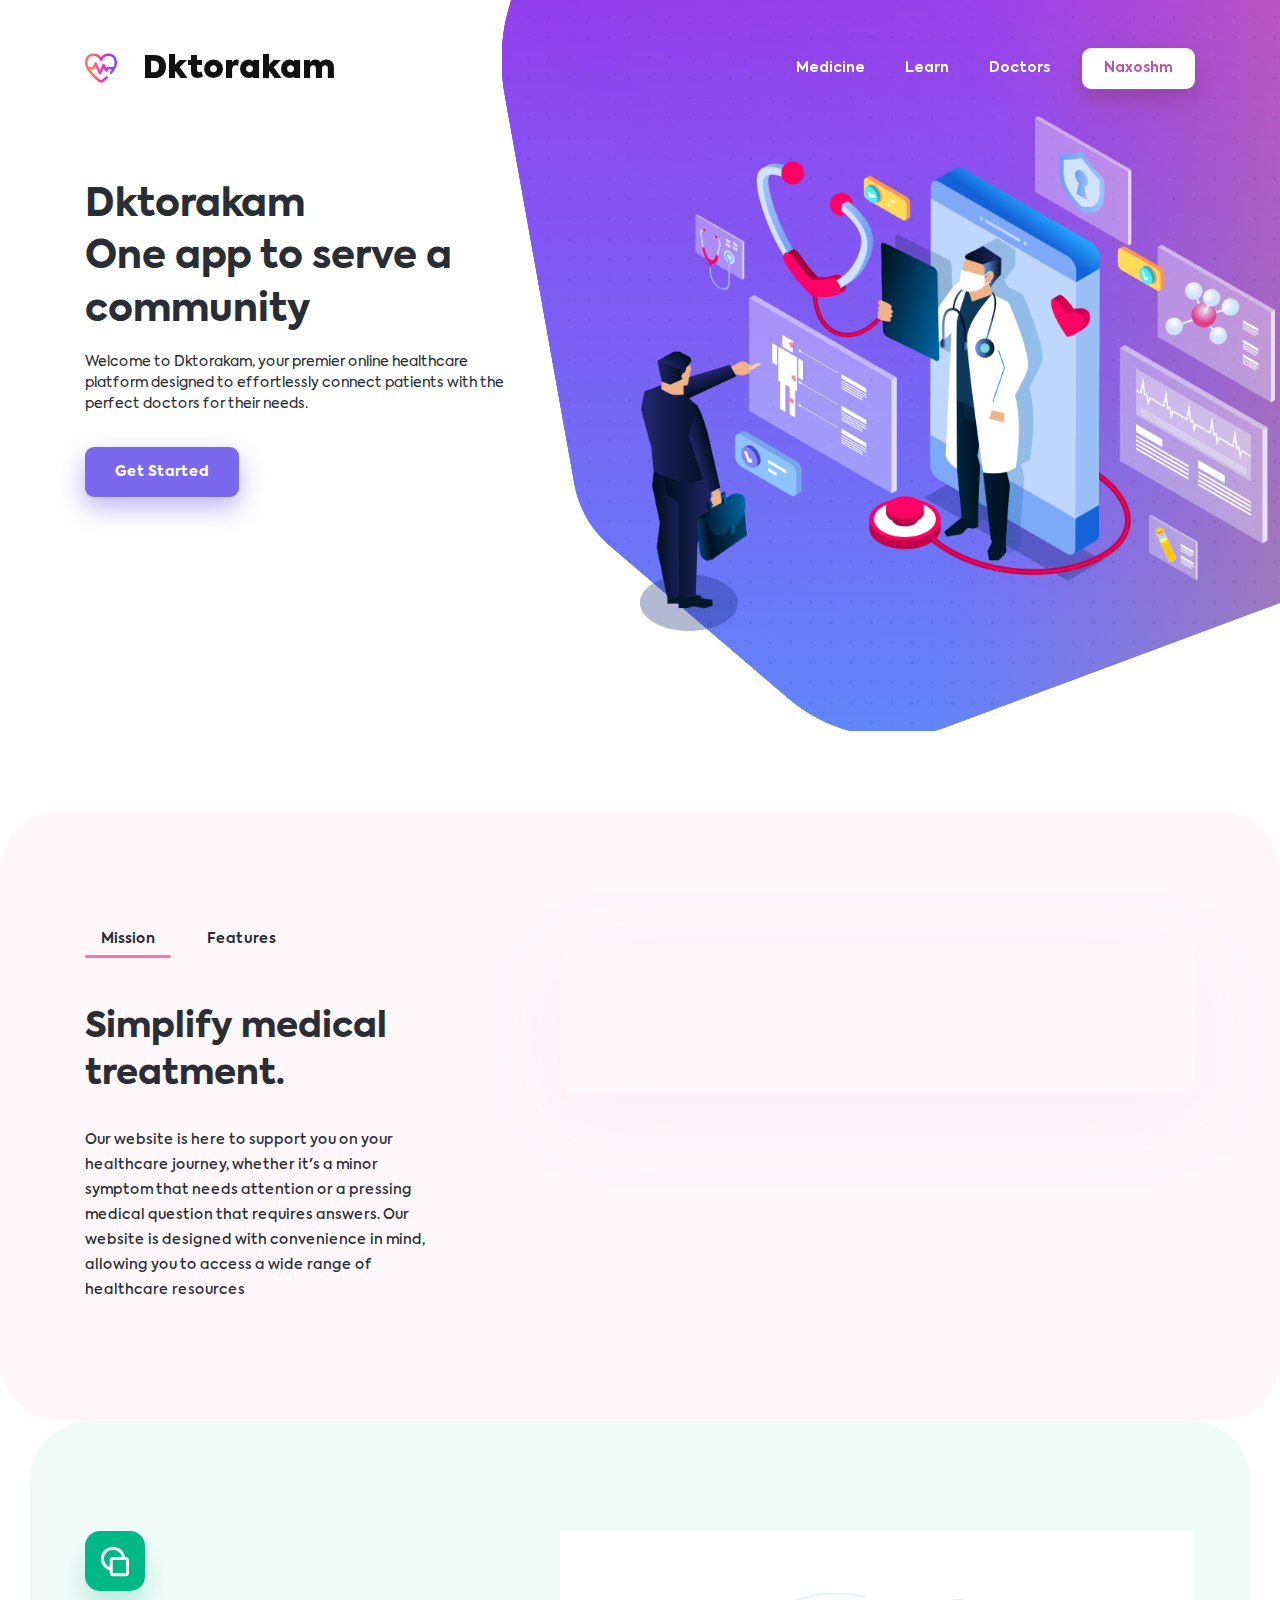
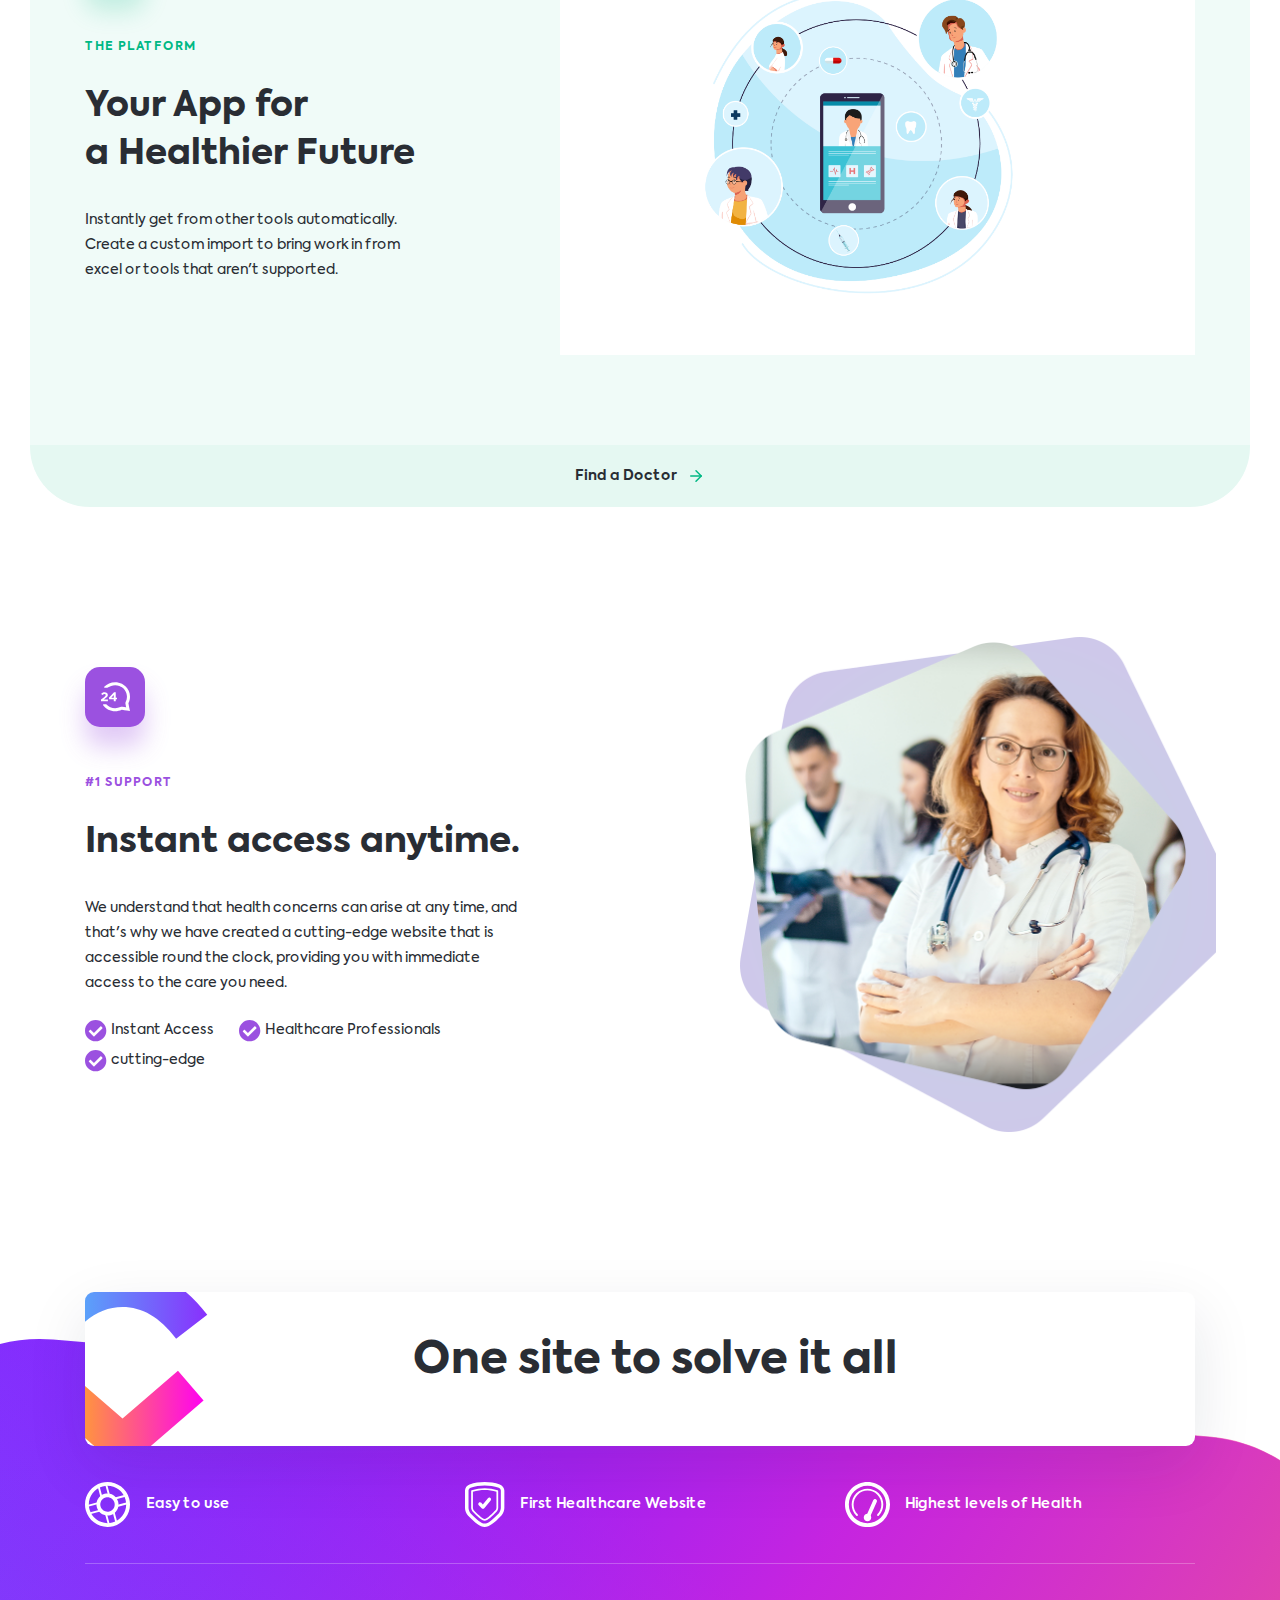
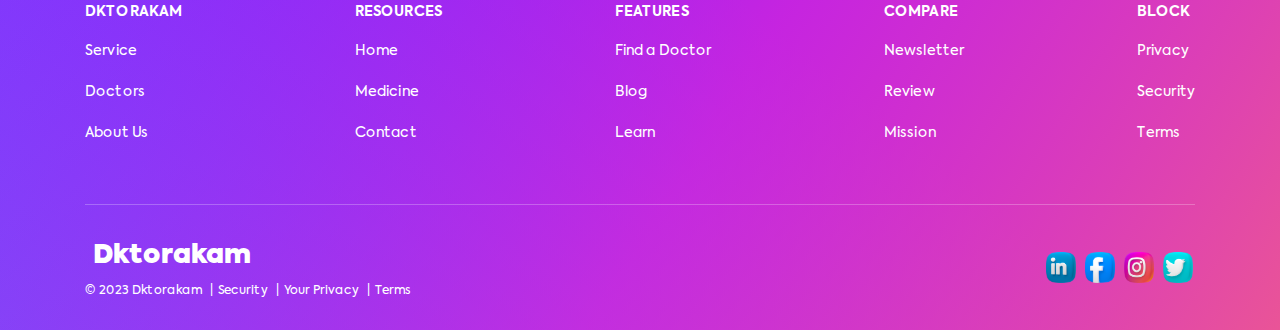
==== commit 67e80708: "updated logo" ====
--- a/index.html
+++ b/index.html
@@ -68,9 +68,9 @@
           <div class="container">
             <a class="navbar-brand d-flex align-items-center" href="./">
               <img
-                src="./assets/images/logo/logo-mark.svg"
+                src="./assets/images/logo/daily-health-app.png"
                 alt="logo-mark"
-                class="navbar-brand__logo w-100"
+                class="navbar-brand__logo w-120"
               />
               <span class="navbar-brand__text d-inline-block">Dktorakam</span>
             </a>
--- a/assets/css/style.css
+++ b/assets/css/style.css
@@ -327,6 +327,10 @@
   background-color: #ffffff;
   -webkit-box-shadow: 0 19.0016px 90.2576px rgba(253, 113, 175, 0.1);
   box-shadow: 0 19.0016px 90.2576px rgba(253, 113, 175, 0.1);
+}
+
+.navbar-brand__logo {
+  padding-right: 18px !important;
 }
 
 /* Veno Box Style */
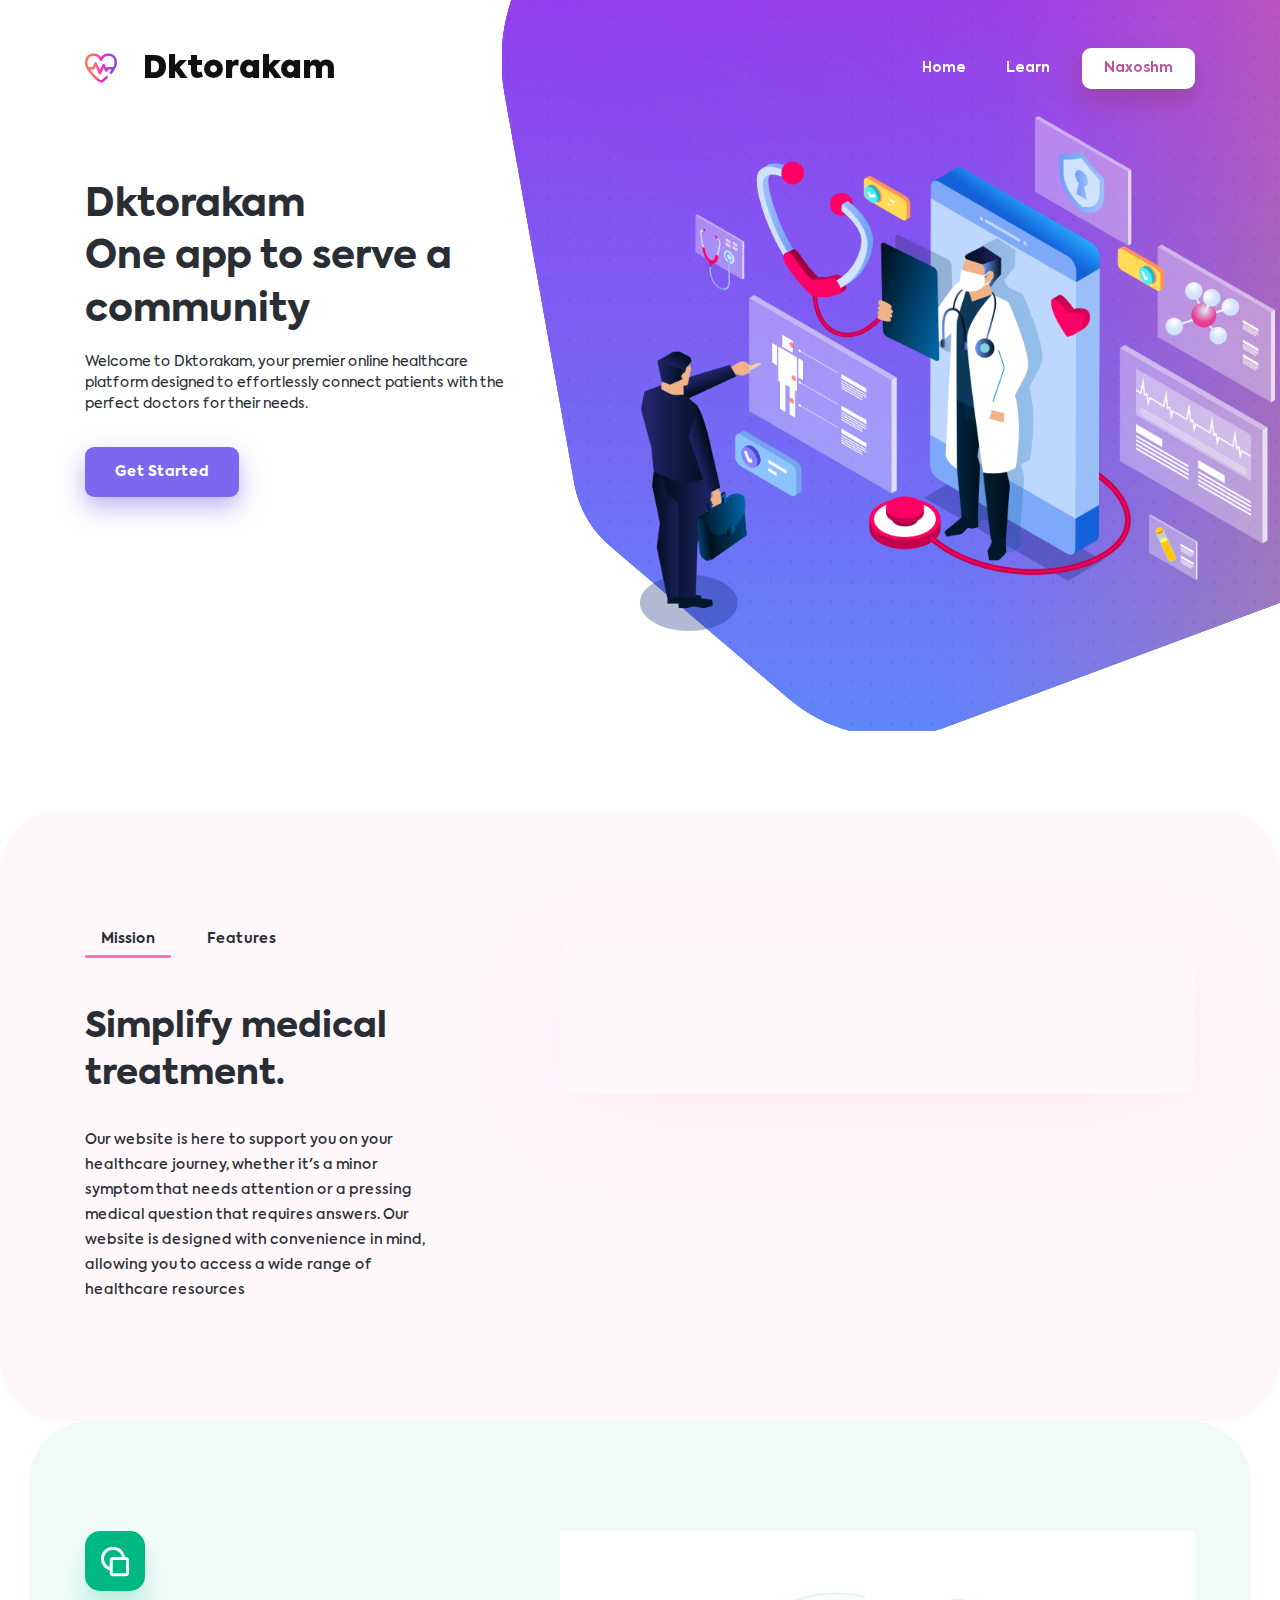
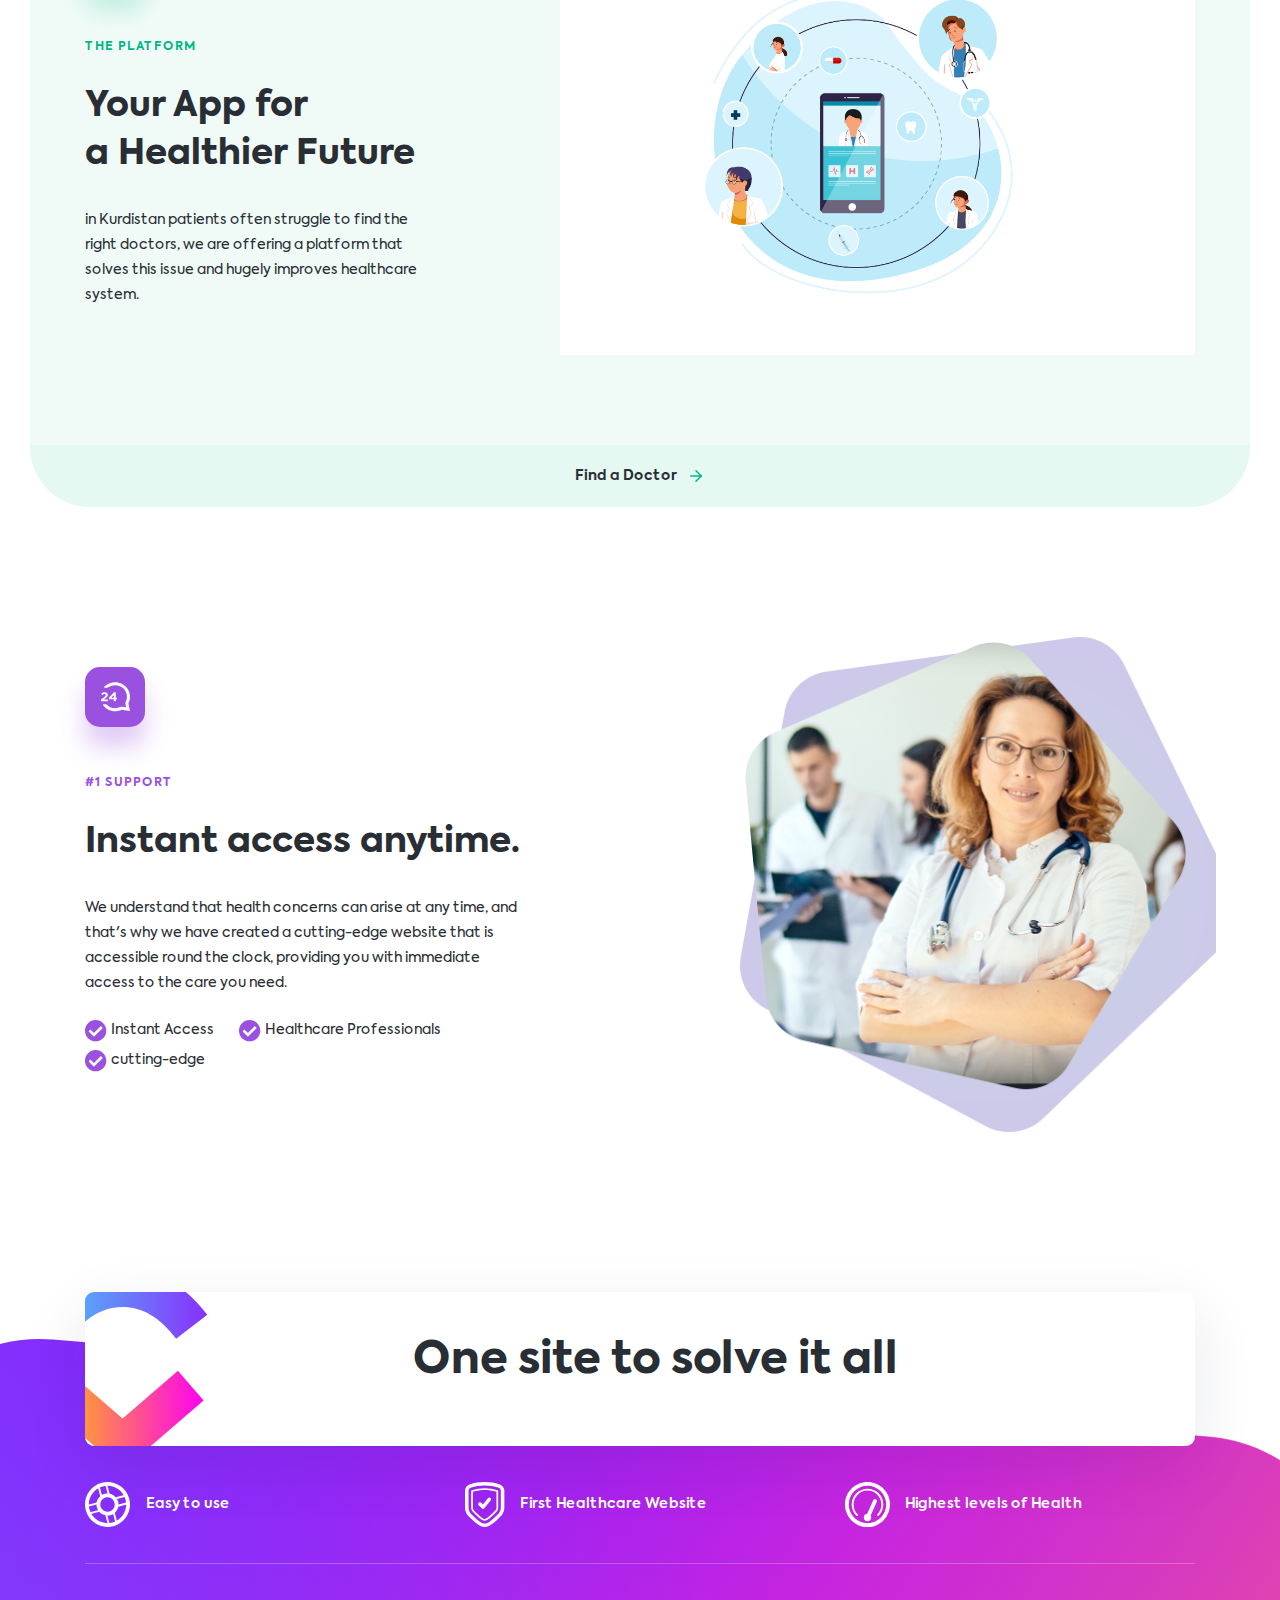
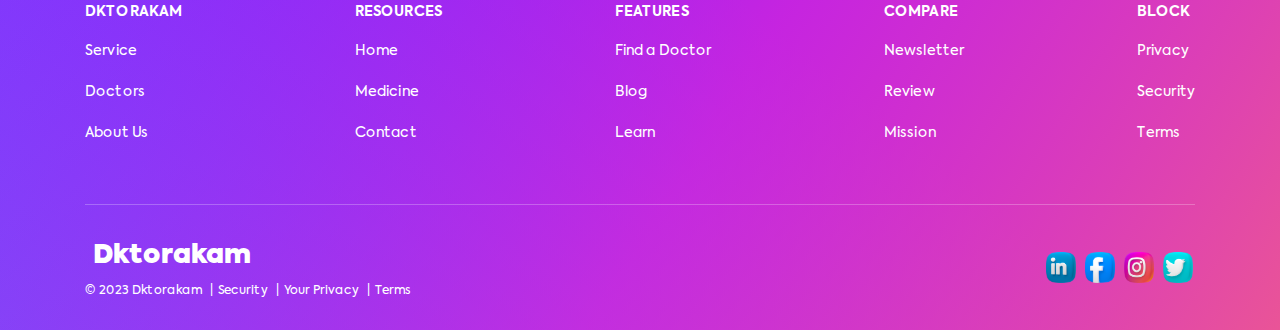
==== commit 9865bdc5: "fixed a small issue" ====
--- a/index.html
+++ b/index.html
@@ -89,8 +89,8 @@
             <div class="collapse navbar-collapse" id="navbarSupportedContent">
               <ul class="navbar-nav text-center ml-auto">
                 <li class="nav-item">
-                  <a class="nav-link" href="javascript:void(0)">
-                    Medicine
+                  <a class="nav-link" href="index.html">
+                    Home
                     <!-- <span class="dropdown-toggle__icon d-inline-block">
 										<i data-feather='chevron-down'></i>
 									</span> -->
@@ -103,18 +103,17 @@
                 <li class="nav-item">
                   <a class="nav-link" href="index.html#2"> Learn </a>
                 </li>
-                <li class="nav-item">
+                <!-- <li class="nav-item">
                   <a class="nav-link" href="search.html">Doctors</a>
-                </li>
+                </li> -->
 
               </ul>
               <ul class="nav navbar-btn-nav">
                 <li class="nav-item">
                   <a
-                    href="javascript:void(0)"
+                    href="search.html"
                     class="nav-btn nav-btn--signup"
-                    data-toggle="modal"
-                    data-target="#signUpModal"
+
                     >Naxoshm</a
                   >
                 </li>
@@ -286,16 +285,9 @@
                         Find doctors easily.
                       </h2>
                       <h4 class="features__text">
-                    Search, find, and contact any doctors based on their speciality.
+                    Search, find, and contact any doctors based on their speciality with one click.
                       </h4>
 
-                      <button
-                        class="primary-btn primary-btn--pink dark-hover"
-                        data-toggle="modal"
-                        data-target="#signUpModal"
-                      >
-                        Get Started
-                      </button>
                     </div>
                   </div>
                 </div>
@@ -382,9 +374,7 @@
                        Your App for <br/> a Healthier Future
                       </h2>
                       <p class="features__text">
-                        Instantly get  from other tools
-                        automatically. Create a custom import to bring work in
-                        from excel or tools that aren't supported.
+                       in Kurdistan patients often struggle to find the right doctors, we are offering a platform that solves this issue and hugely improves healthcare system.
                       </p>
                     </div>
                   </div>
@@ -479,11 +469,7 @@
                         Customize tasks for any need.
                       </h2>
                       <p class="features__text">
-                        Customize ClickUp to tackle any project or task with 35+
-                        ClickApps. Break down work with subtasks, assign Sprint
-                        Points, link tasks to other items with Relationships,
-                        and more.
-                      </p>
+                        in Kurdistan patients often struggle to find the right doctors, we are offering a platform that solve this issue and and hugely improves healthcare system
                     </div>
                   </div>
                 </div>
--- a/assets/css/style.css
+++ b/assets/css/style.css
@@ -1743,7 +1743,7 @@
 
 .footer__icon-card__content {
   font-size: 0.875rem;
-  color: #ffffff;
+  color: #ffffff !important;
 }
 
 .footer__icon-card__link {
@@ -1763,7 +1763,7 @@
 }
 
 .footer__block {
-  color: #ffffff;
+  color: #ffffff !important;
 }
 
 @media (max-width: 1199px) {
